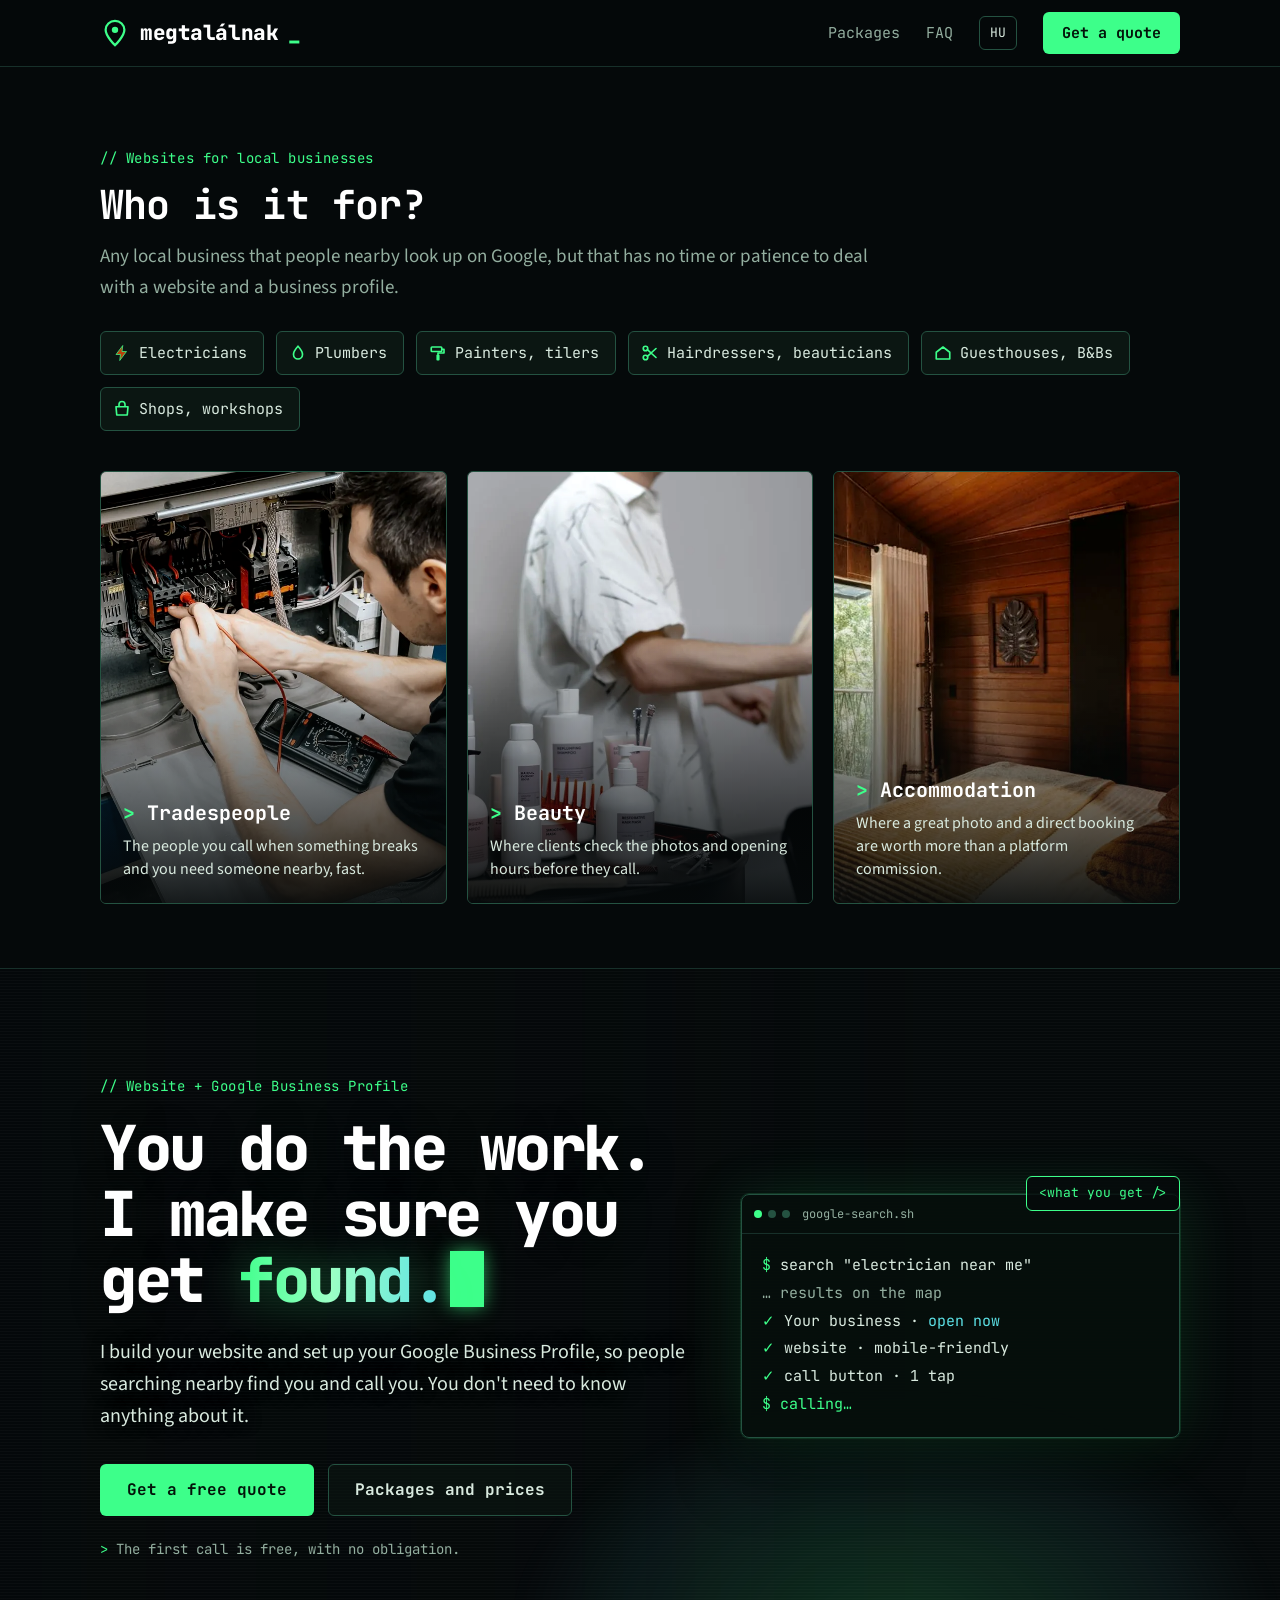
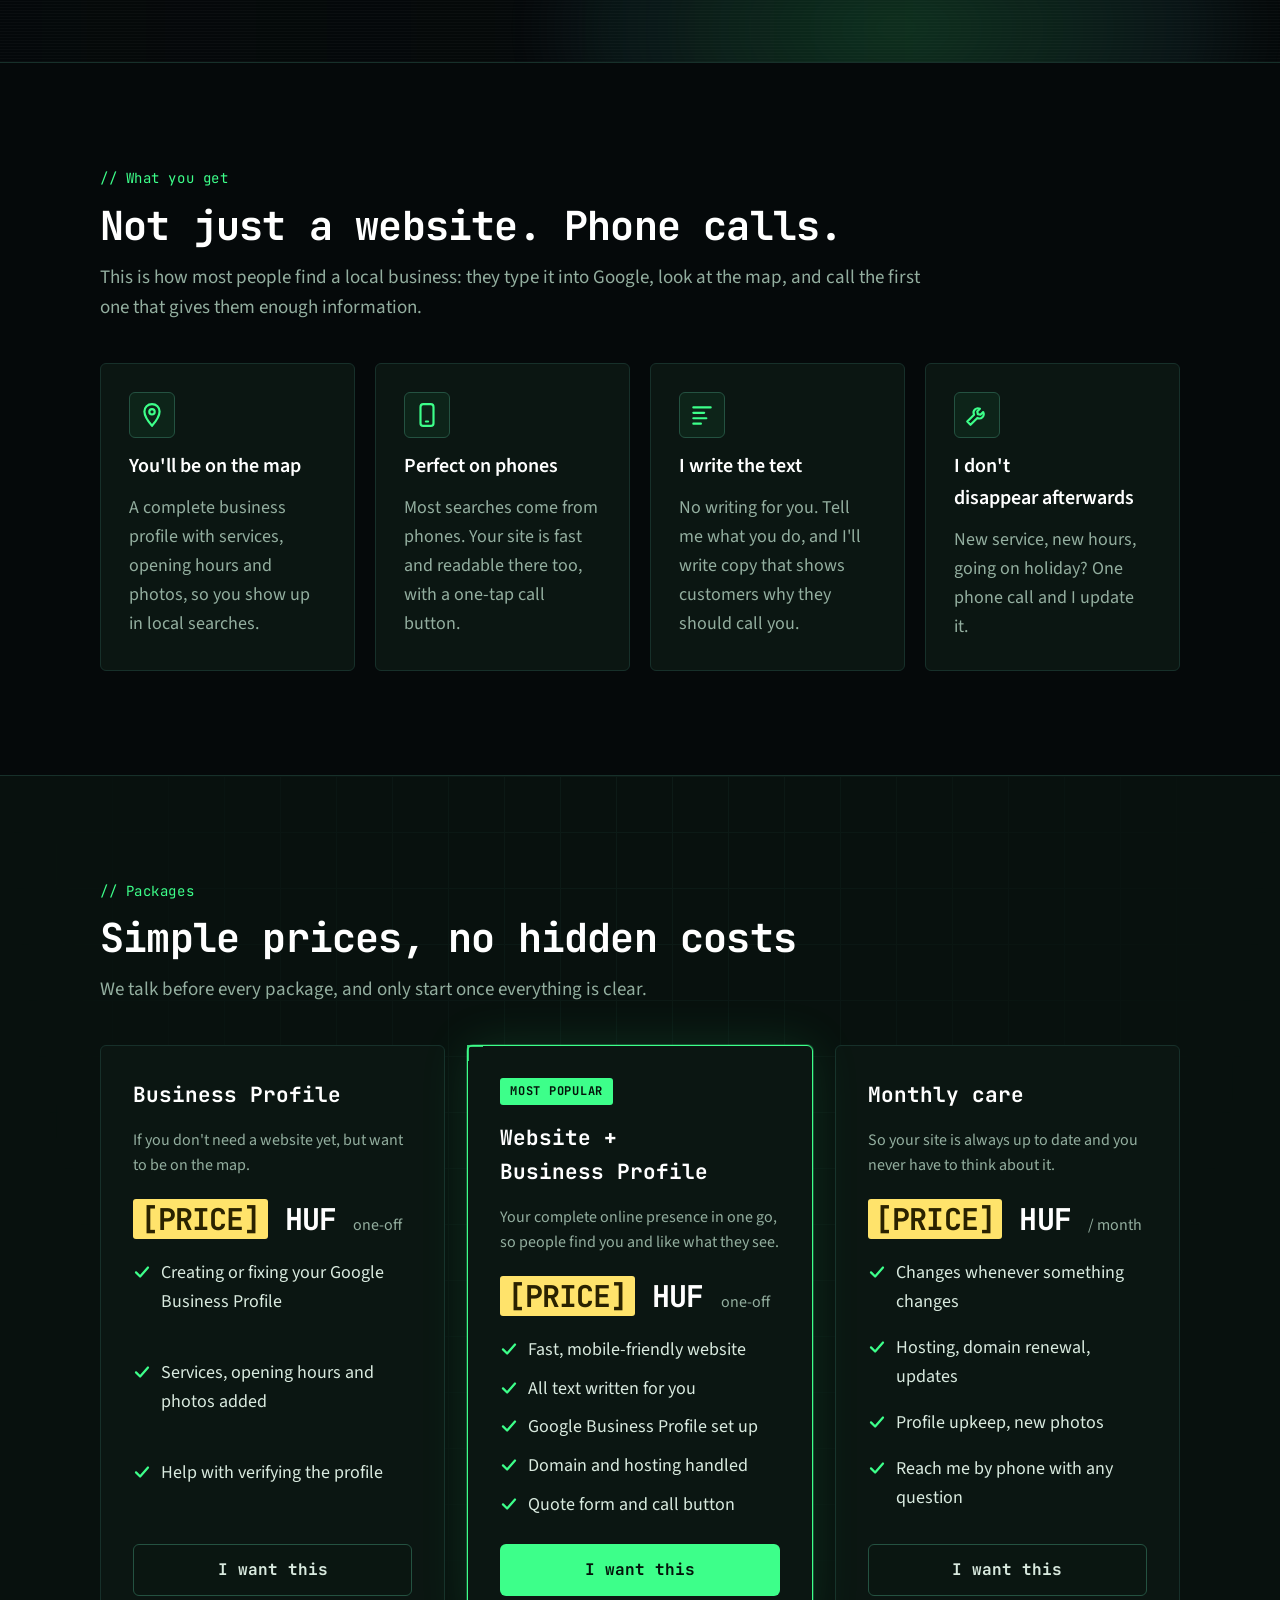
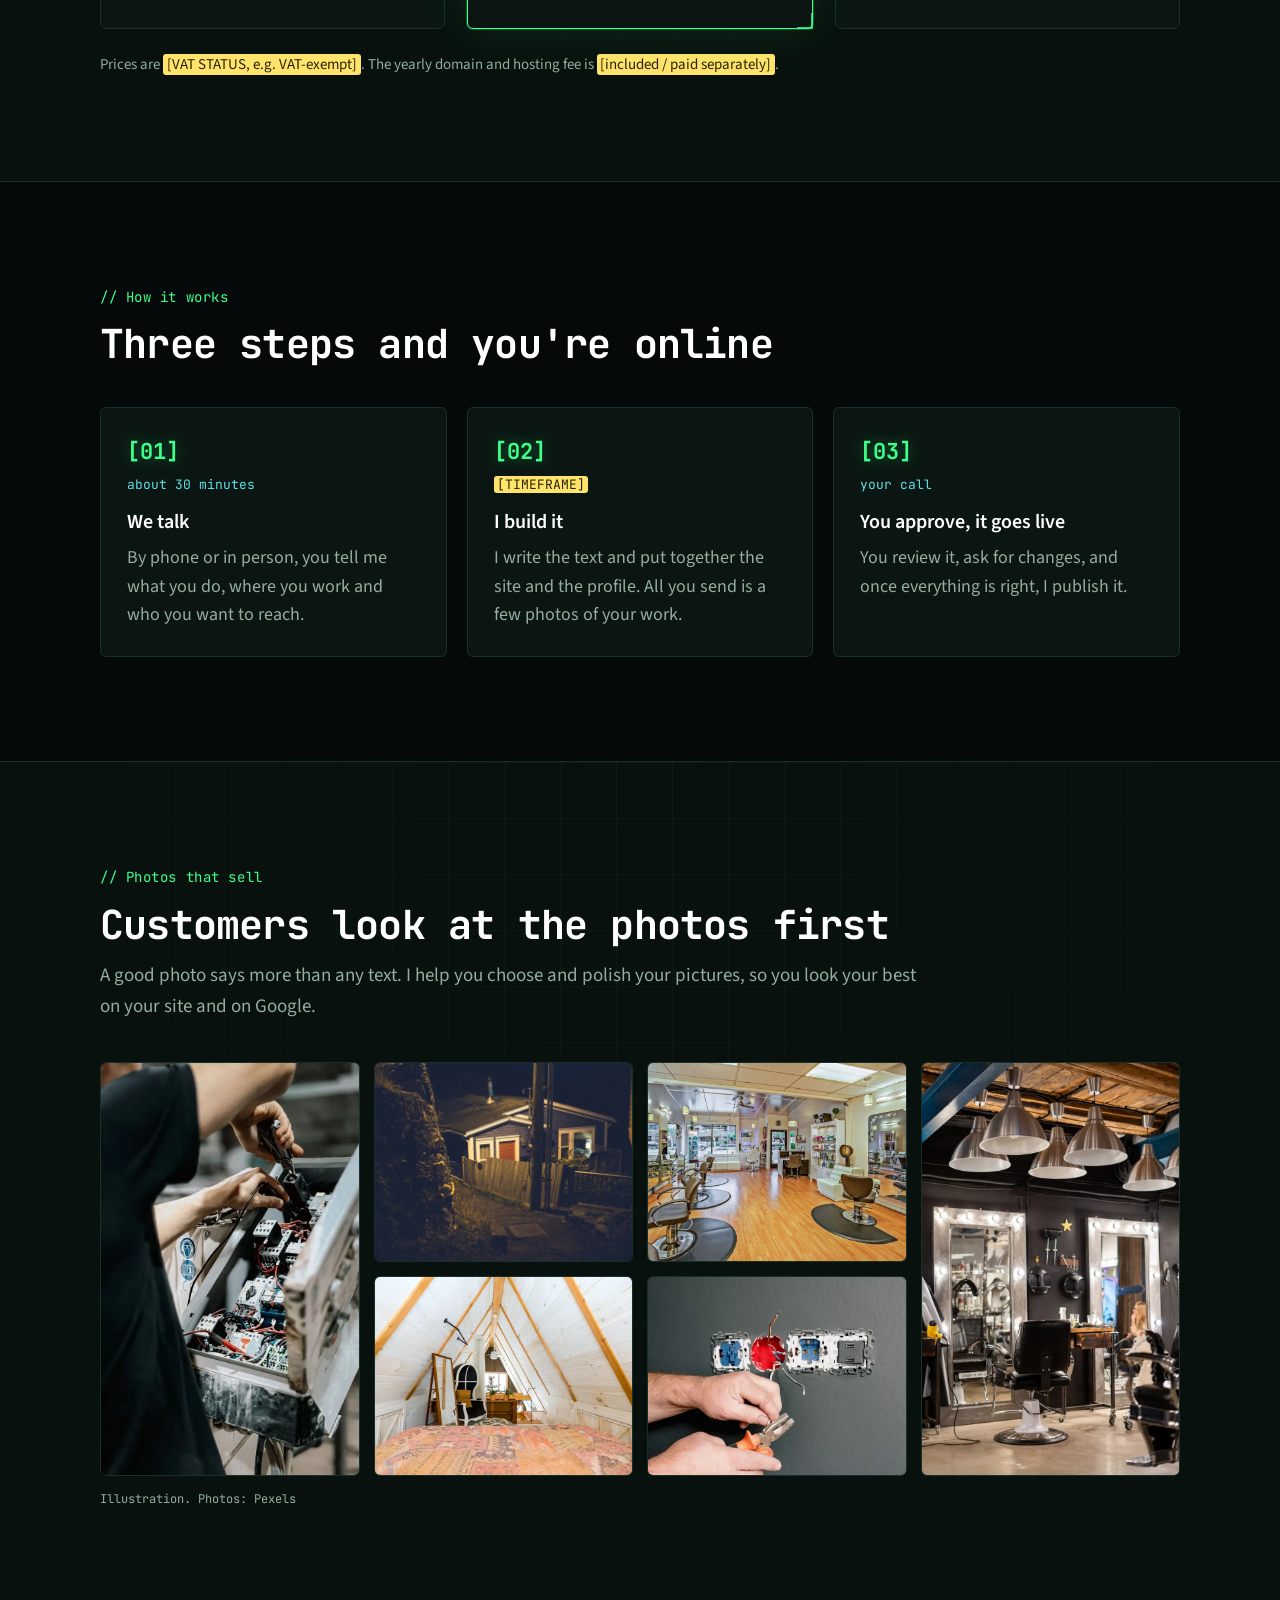
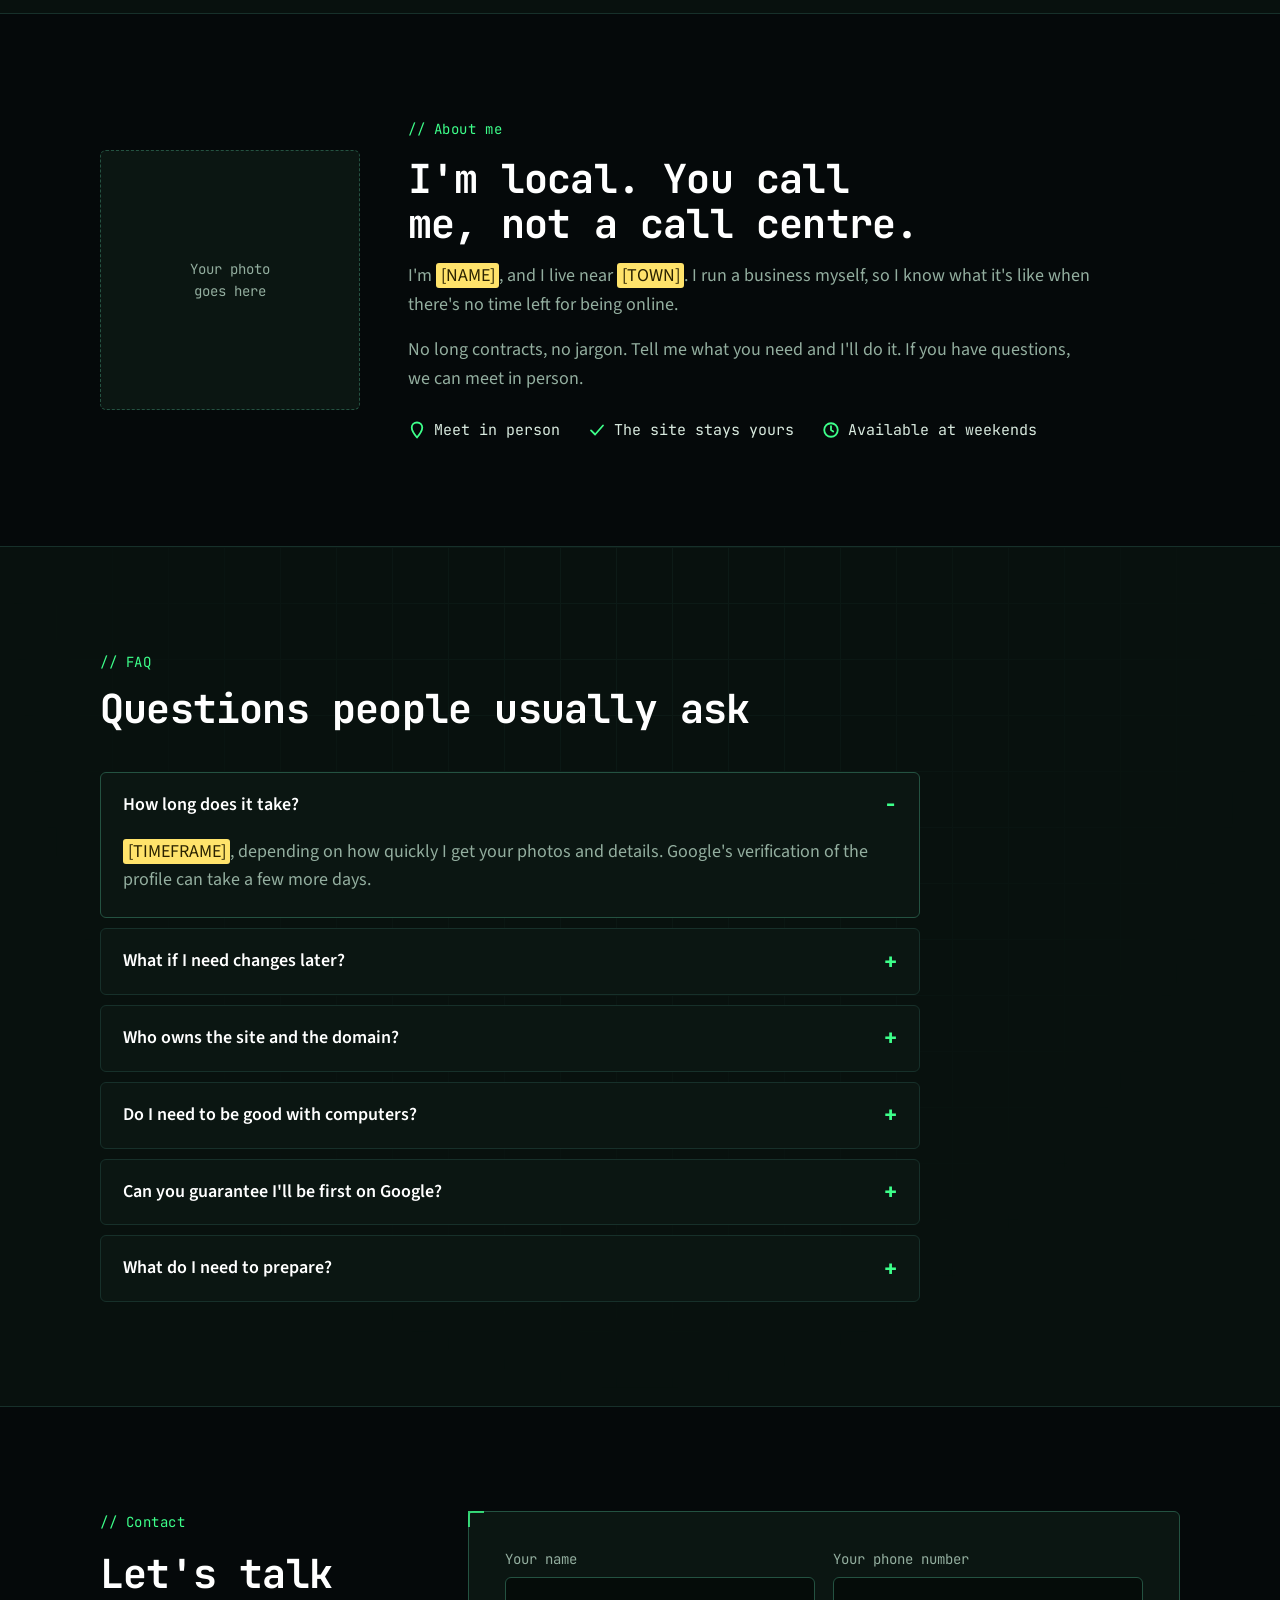
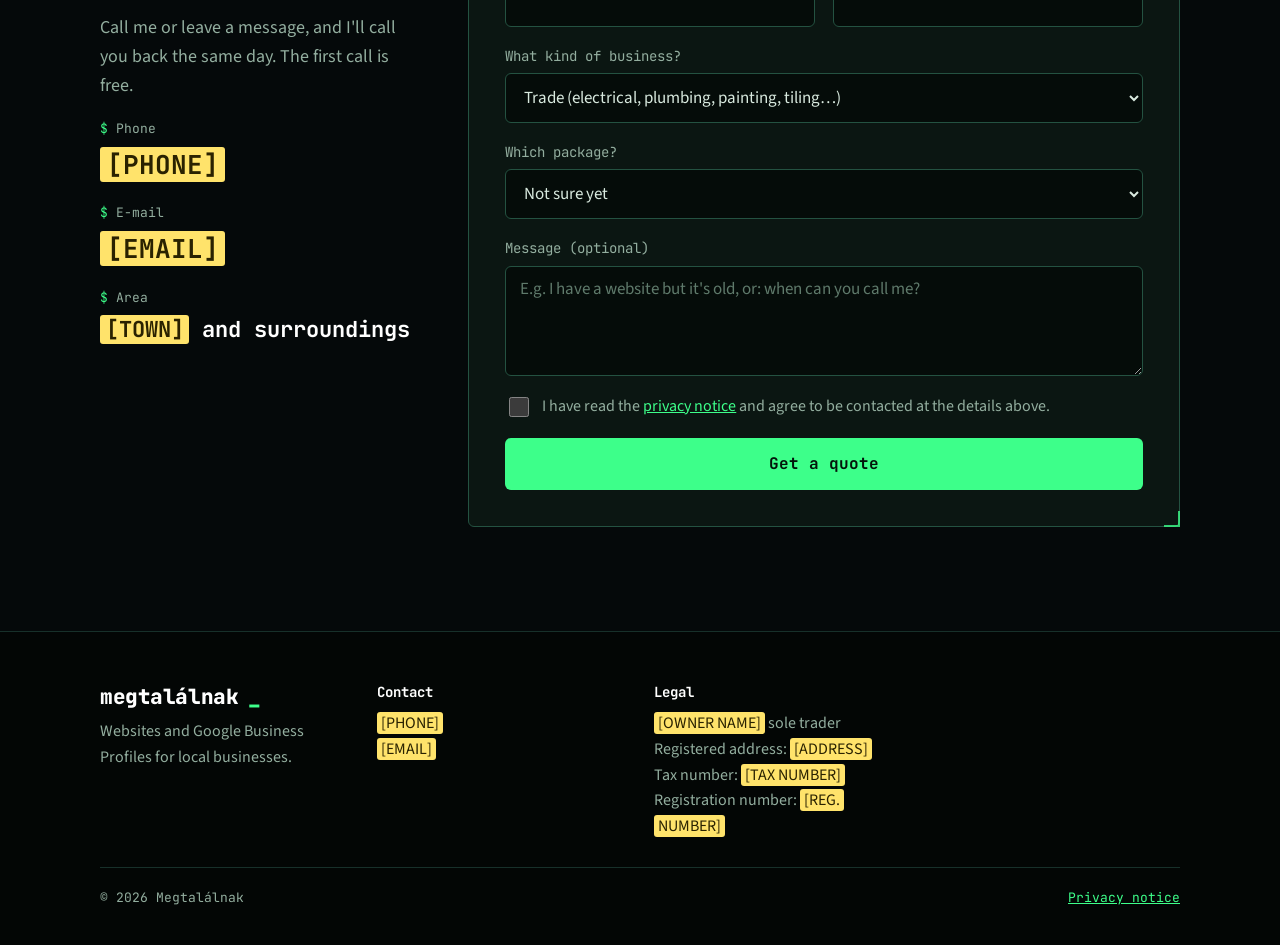
==== en/index.html @ 42a7bfeb "Fotók vissza + angol változat Co-Authored-By: Claude Opus 5.5 <noreply@anthropic.com>" ====
<!doctype html>
<html lang="en">
<head>
<meta charset="utf-8">
<meta name="viewport" content="width=device-width, initial-scale=1, viewport-fit=cover">
<title>Megtalálnak – websites and Google Business Profiles for local businesses</title>
<meta name="description" content="I build your website and set up your Google Business Profile so local customers find you and call you. Simple, for local businesses, with monthly care.">
<meta property="og:type" content="website">
<meta property="og:title" content="Megtalálnak – websites and Google Business Profiles for local businesses">
<meta property="og:description" content="You do the work. I make sure you get found.">
<meta property="og:locale" content="en_GB">
<link rel="alternate" hreflang="hu" href="https://techmoon7.github.io/megtalalnak/">
<link rel="alternate" hreflang="en" href="https://techmoon7.github.io/megtalalnak/en/">
<link rel="icon" href="../assets/img/favicon.svg" type="image/svg+xml">
<link rel="stylesheet" href="../assets/fonts/fonts.css">
<link rel="stylesheet" href="../assets/css/style.css">
<script type="application/ld+json">
{"@context":"https://schema.org","@type":"ProfessionalService","name":"Megtalálnak","description":"Websites and Google Business Profiles for local businesses.","telephone":"[PHONE]","email":"[EMAIL]","areaServed":"[TOWN] and surroundings","url":"https://[DOMAIN]/en/"}
</script>
</head>
<body>
<a class="skip" href="#tartalom">Skip to content</a>

<header class="top">
<div class="wrap">
<a class="brand" href="#tartalom" aria-label="Megtalálnak – top of page">
<svg aria-hidden="true" width="30" height="30" viewBox="0 0 32 32"><path d="M16 3c-5.5 0-10 4.3-10 9.6C6 19.6 16 29 16 29s10-9.4 10-16.4C26 7.3 21.5 3 16 3z" fill="none" stroke="#3DFF8A" stroke-width="2.4"></path><circle cx="16" cy="12.6" r="3.4" fill="#3DFF8A"></circle></svg>
megtalálnak<span class="dot">_</span></a>
<nav class="nav" aria-label="Main menu">
<a href="#csomagok">Packages</a>
<a href="#gyik">FAQ</a>
<a class="lang" href="../" hreflang="hu" lang="hu" aria-label="Magyar változat">HU</a>
<a class="btn btn-primary" href="#kapcsolat">Get a quote</a>
</nav>
</div>
</header>

<main id="tartalom">

<section class="who" aria-labelledby="kinek">
<div class="wrap">
<div class="who-lead">
<span class="eyebrow">Websites for local businesses</span>
<h2 id="kinek">Who is it for?</h2>
<p>Any local business that people nearby look up on Google, but that has no time or patience to deal with a website and a business profile.</p>
</div>
<ul class="chips">
<li><svg aria-hidden="true" width="18" height="18" viewBox="0 0 24 24" fill="#B8430B"><path d="M13 2 4 14h6l-1 8 9-12h-6z"></path></svg>Electricians</li>
<li><svg aria-hidden="true" width="18" height="18" viewBox="0 0 24 24" fill="none" stroke="#B8430B" stroke-width="2.2" stroke-linecap="round"><path d="M12 3s6 6.5 6 11a6 6 0 0 1-12 0c0-4.5 6-11 6-11z"></path></svg>Plumbers</li>
<li><svg aria-hidden="true" width="18" height="18" viewBox="0 0 24 24" fill="none" stroke="#B8430B" stroke-width="2.2" stroke-linecap="round" stroke-linejoin="round"><rect x="3" y="4" width="14" height="6" rx="1"></rect><path d="M17 7h3v5h-8v3M11 15h2v6h-2z"></path></svg>Painters, tilers</li>
<li><svg aria-hidden="true" width="18" height="18" viewBox="0 0 24 24" fill="none" stroke="#B8430B" stroke-width="2.2" stroke-linecap="round"><circle cx="6" cy="6" r="3"></circle><circle cx="6" cy="18" r="3"></circle><path d="M8.5 7.5 20 18M8.5 16.5 20 6"></path></svg>Hairdressers, beauticians</li>
<li><svg aria-hidden="true" width="18" height="18" viewBox="0 0 24 24" fill="none" stroke="#B8430B" stroke-width="2.2" stroke-linecap="round" stroke-linejoin="round"><path d="M3 11 12 4l9 7v9H3z"></path></svg>Guesthouses, B&amp;Bs</li>
<li><svg aria-hidden="true" width="18" height="18" viewBox="0 0 24 24" fill="none" stroke="#B8430B" stroke-width="2.2" stroke-linecap="round" stroke-linejoin="round"><path d="M4 9h16l-1 11H5zM8 9V6a4 4 0 0 1 8 0v3"></path></svg>Shops, workshops</li>
</ul>
<div class="cards">
<figure class="pcard"><img src="../assets/img/photos/szakember-1.webp" alt="Electrician testing a distribution board" width="675" height="1200" loading="lazy"><figcaption><b>Tradespeople</b><span>The people you call when something breaks and you need someone nearby, fast.</span></figcaption></figure>
<figure class="pcard"><img src="../assets/img/photos/szepseg-1.webp" alt="Hairdresser at work in the salon" width="1200" height="857" loading="lazy"><figcaption><b>Beauty</b><span>Where clients check the photos and opening hours before they call.</span></figcaption></figure>
<figure class="pcard"><img src="../assets/img/photos/szallas-2.webp" alt="Wood-panelled guest room with a large window" width="900" height="600" loading="lazy"><figcaption><b>Accommodation</b><span>Where a great photo and a direct booking are worth more than a platform commission.</span></figcaption></figure>
</div>
</div>
</section>

<section class="hero" aria-labelledby="fo">
<canvas class="rain" id="rain" aria-hidden="true"></canvas>
<div class="glow" aria-hidden="true"></div>
<div class="wrap">
<div>
<span class="eyebrow">Website + Google Business Profile</span>
<h1 id="fo">You do the work. I make sure you get <span>found.</span><i class="cursor" aria-hidden="true"></i></h1>
<p class="lead">I build your website and set up your Google Business Profile, so people searching nearby find you and call you. You don't need to know anything about it.</p>
<div class="actions">
<a class="btn btn-primary" href="#kapcsolat">Get a free quote</a>
<a class="btn btn-line" href="#csomagok">Packages and prices</a>
</div>
<p class="note">The first call is free, with no obligation.</p>
</div>
<div class="visual" aria-label="Example: how a customer finds you in search">
<div class="term" aria-hidden="true">
<div class="tb"><i></i><i></i><i></i><span>google-search.sh</span></div>
<div class="tc" id="term">
<span><span class="p">$</span> search "electrician near me"</span>
<span class="dim">… results on the map</span>
<span><span class="ok">✓</span> Your business · <span class="c">open now</span></span>
<span><span class="ok">✓</span> website · mobile-friendly</span>
<span><span class="ok">✓</span> call button · 1 tap</span>
<span><span class="p">$</span> <span class="ok">calling…</span></span>
</div>
</div>
<div class="tag" aria-hidden="true">&lt;what you get /&gt;</div>
</div>
</div>
</section>

<section class="sec" aria-labelledby="mit">
<div class="wrap">
<div class="sec-head">
<span class="eyebrow">What you get</span>
<h2 id="mit">Not just a website. Phone calls.</h2>
<p>This is how most people find a local business: they type it into Google, look at the map, and call the first one that gives them enough information.</p>
</div>
<div class="gets">
<div class="get"><div class="ic"><svg aria-hidden="true" width="26" height="26" viewBox="0 0 24 24" fill="none" stroke="#16243A" stroke-width="2" stroke-linecap="round" stroke-linejoin="round"><path d="M12 2c-4 0-7 3-7 6.8C5 14 12 22 12 22s7-8 7-13.2C19 5 16 2 12 2z"></path><circle cx="12" cy="9" r="2.5"></circle></svg></div><h3>You'll be on the map</h3><p>A complete business profile with services, opening hours and photos, so you show up in local searches.</p></div>
<div class="get"><div class="ic"><svg aria-hidden="true" width="26" height="26" viewBox="0 0 24 24" fill="none" stroke="#16243A" stroke-width="2" stroke-linecap="round" stroke-linejoin="round"><rect x="6" y="2" width="12" height="20" rx="2.5"></rect><path d="M11 18h2"></path></svg></div><h3>Perfect on phones</h3><p>Most searches come from phones. Your site is fast and readable there too, with a one-tap call button.</p></div>
<div class="get"><div class="ic"><svg aria-hidden="true" width="26" height="26" viewBox="0 0 24 24" fill="none" stroke="#16243A" stroke-width="2" stroke-linecap="round" stroke-linejoin="round"><path d="M4 5h16M4 10h10M4 15h12M4 20h7"></path></svg></div><h3>I write the text</h3><p>No writing for you. Tell me what you do, and I'll write copy that shows customers why they should call you.</p></div>
<div class="get"><div class="ic"><svg aria-hidden="true" width="26" height="26" viewBox="0 0 24 24" fill="none" stroke="#16243A" stroke-width="2" stroke-linecap="round" stroke-linejoin="round"><path d="M14.7 6.3a4 4 0 0 0-5.4 5.4L3 18l3 3 6.3-6.3a4 4 0 0 0 5.4-5.4l-2.5 2.5-2.4-.6-.6-2.4z"></path></svg></div><h3>I don't disappear afterwards</h3><p>New service, new hours, going on holiday? One phone call and I update it.</p></div>
</div>
</div>
</section>

<section class="sec band" id="csomagok" aria-labelledby="csomag">
<div class="wrap">
<div class="sec-head">
<span class="eyebrow">Packages</span>
<h2 id="csomag">Simple prices, no hidden costs</h2>
<p>We talk before every package, and only start once everything is clear.</p>
</div>
<div class="plans">
<div class="plan">
<h3>Business Profile</h3>
<p class="for">If you don't need a website yet, but want to be on the map.</p>
<div class="price"><span class="ph">[PRICE]</span> HUF <small>one-off</small></div>
<ul>
<li><svg aria-hidden="true" width="18" height="18" viewBox="0 0 24 24" fill="none" stroke="#1E7A4C" stroke-width="3" stroke-linecap="round" stroke-linejoin="round"><path d="M4 12.5 9.5 18 20 6"></path></svg>Creating or fixing your Google Business Profile</li>
<li><svg aria-hidden="true" width="18" height="18" viewBox="0 0 24 24" fill="none" stroke="#1E7A4C" stroke-width="3" stroke-linecap="round" stroke-linejoin="round"><path d="M4 12.5 9.5 18 20 6"></path></svg>Services, opening hours and photos added</li>
<li><svg aria-hidden="true" width="18" height="18" viewBox="0 0 24 24" fill="none" stroke="#1E7A4C" stroke-width="3" stroke-linecap="round" stroke-linejoin="round"><path d="M4 12.5 9.5 18 20 6"></path></svg>Help with verifying the profile</li>
</ul>
<a class="btn btn-line" href="#kapcsolat">I want this</a>
</div>
<div class="plan hot corner">
<span class="badge">Most popular</span>
<h3>Website + Business Profile</h3>
<p class="for">Your complete online presence in one go, so people find you and like what they see.</p>
<div class="price"><span class="ph">[PRICE]</span> HUF <small>one-off</small></div>
<ul>
<li><svg aria-hidden="true" width="18" height="18" viewBox="0 0 24 24" fill="none" stroke="#1E7A4C" stroke-width="3" stroke-linecap="round" stroke-linejoin="round"><path d="M4 12.5 9.5 18 20 6"></path></svg>Fast, mobile-friendly website</li>
<li><svg aria-hidden="true" width="18" height="18" viewBox="0 0 24 24" fill="none" stroke="#1E7A4C" stroke-width="3" stroke-linecap="round" stroke-linejoin="round"><path d="M4 12.5 9.5 18 20 6"></path></svg>All text written for you</li>
<li><svg aria-hidden="true" width="18" height="18" viewBox="0 0 24 24" fill="none" stroke="#1E7A4C" stroke-width="3" stroke-linecap="round" stroke-linejoin="round"><path d="M4 12.5 9.5 18 20 6"></path></svg>Google Business Profile set up</li>
<li><svg aria-hidden="true" width="18" height="18" viewBox="0 0 24 24" fill="none" stroke="#1E7A4C" stroke-width="3" stroke-linecap="round" stroke-linejoin="round"><path d="M4 12.5 9.5 18 20 6"></path></svg>Domain and hosting handled</li>
<li><svg aria-hidden="true" width="18" height="18" viewBox="0 0 24 24" fill="none" stroke="#1E7A4C" stroke-width="3" stroke-linecap="round" stroke-linejoin="round"><path d="M4 12.5 9.5 18 20 6"></path></svg>Quote form and call button</li>
</ul>
<a class="btn btn-primary" href="#kapcsolat">I want this</a>
</div>
<div class="plan">
<h3>Monthly care</h3>
<p class="for">So your site is always up to date and you never have to think about it.</p>
<div class="price"><span class="ph">[PRICE]</span> HUF <small>/ month</small></div>
<ul>
<li><svg aria-hidden="true" width="18" height="18" viewBox="0 0 24 24" fill="none" stroke="#1E7A4C" stroke-width="3" stroke-linecap="round" stroke-linejoin="round"><path d="M4 12.5 9.5 18 20 6"></path></svg>Changes whenever something changes</li>
<li><svg aria-hidden="true" width="18" height="18" viewBox="0 0 24 24" fill="none" stroke="#1E7A4C" stroke-width="3" stroke-linecap="round" stroke-linejoin="round"><path d="M4 12.5 9.5 18 20 6"></path></svg>Hosting, domain renewal, updates</li>
<li><svg aria-hidden="true" width="18" height="18" viewBox="0 0 24 24" fill="none" stroke="#1E7A4C" stroke-width="3" stroke-linecap="round" stroke-linejoin="round"><path d="M4 12.5 9.5 18 20 6"></path></svg>Profile upkeep, new photos</li>
<li><svg aria-hidden="true" width="18" height="18" viewBox="0 0 24 24" fill="none" stroke="#1E7A4C" stroke-width="3" stroke-linecap="round" stroke-linejoin="round"><path d="M4 12.5 9.5 18 20 6"></path></svg>Reach me by phone with any question</li>
</ul>
<a class="btn btn-line" href="#kapcsolat">I want this</a>
</div>
</div>
<p class="fine">Prices are <span class="ph">[VAT STATUS, e.g. VAT-exempt]</span>. The yearly domain and hosting fee is <span class="ph">[included / paid separately]</span>.</p>
</div>
</section>

<section class="sec" id="hogyan" aria-labelledby="folyamat">
<div class="wrap">
<div class="sec-head">
<span class="eyebrow">How it works</span>
<h2 id="folyamat">Three steps and you're online</h2>
</div>
<ol class="steps">
<li><span class="t">about 30 minutes</span><h3>We talk</h3><p>By phone or in person, you tell me what you do, where you work and who you want to reach.</p></li>
<li><span class="t"><span class="ph">[TIMEFRAME]</span></span><h3>I build it</h3><p>I write the text and put together the site and the profile. All you send is a few photos of your work.</p></li>
<li><span class="t">your call</span><h3>You approve, it goes live</h3><p>You review it, ask for changes, and once everything is right, I publish it.</p></li>
</ol>
</div>
</section>

<section class="sec band" aria-labelledby="fotok">
<div class="wrap">
<div class="sec-head">
<span class="eyebrow">Photos that sell</span>
<h2 id="fotok">Customers look at the photos first</h2>
<p>A good photo says more than any text. I help you choose and polish your pictures, so you look your best on your site and on Google.</p>
</div>
<div class="mosaic">
<img class="tall" src="../assets/img/photos/szakember-2.webp" alt="Wiring work in an open distribution board" width="675" height="1200" loading="lazy">
<img src="../assets/img/photos/szallas-1.webp" alt="Wooden house at night with lit windows" width="1200" height="800" loading="lazy">
<img src="../assets/img/photos/szepseg-2.webp" alt="Bright salon interior with styling chairs" width="900" height="600" loading="lazy">
<img class="tall" src="../assets/img/photos/szepseg-4.webp" alt="Modern salon with mirrors and lights" width="800" height="1200" loading="lazy">
<img src="../assets/img/photos/szallas-4.webp" alt="Attic room with wooden beams" width="900" height="600" loading="lazy">
<img src="../assets/img/photos/szakember-3.webp" alt="Fitting a socket with pliers" width="801" height="1200" loading="lazy">
</div>
<p class="credit">Illustration. Photos: Pexels</p>
</div>
</section>

<section class="sec" aria-labelledby="rolam">
<div class="wrap about">
<div class="portrait"><span>Your photo<br>goes here</span></div>
<div class="about-text">
<span class="eyebrow">About me</span>
<h2 id="rolam">I'm local. You call me, not a call centre.</h2>
<p>I'm <span class="ph">[NAME]</span>, and I live near <span class="ph">[TOWN]</span>. I run a business myself, so I know what it's like when there's no time left for being online.</p>
<p>No long contracts, no jargon. Tell me what you need and I'll do it. If you have questions, we can meet in person.</p>
<ul class="facts">
<li><svg aria-hidden="true" width="18" height="18" viewBox="0 0 24 24" fill="none" stroke="#B8430B" stroke-width="2.4" stroke-linecap="round" stroke-linejoin="round"><path d="M12 2c-4 0-7 3-7 6.8C5 14 12 22 12 22s7-8 7-13.2C19 5 16 2 12 2z"></path></svg>Meet in person</li>
<li><svg aria-hidden="true" width="18" height="18" viewBox="0 0 24 24" fill="none" stroke="#B8430B" stroke-width="2.4" stroke-linecap="round" stroke-linejoin="round"><path d="M4 12.5 9.5 18 20 6"></path></svg>The site stays yours</li>
<li><svg aria-hidden="true" width="18" height="18" viewBox="0 0 24 24" fill="none" stroke="#B8430B" stroke-width="2.4" stroke-linecap="round" stroke-linejoin="round"><circle cx="12" cy="12" r="9"></circle><path d="M12 7v5l3 2"></path></svg>Available at weekends</li>
</ul>
</div>
</div>
</section>

<section class="sec band" id="gyik" aria-labelledby="kerdesek">
<div class="wrap">
<div class="sec-head"><span class="eyebrow">FAQ</span><h2 id="kerdesek">Questions people usually ask</h2></div>
<div class="faq">
<details open><summary>How long does it take?</summary><p><span class="ph">[TIMEFRAME]</span>, depending on how quickly I get your photos and details. Google's verification of the profile can take a few more days.</p></details>
<details><summary>What if I need changes later?</summary><p>With monthly care, just tell me and I'll change it. Without it, I still do it for a price agreed in advance.</p></details>
<details><summary>Who owns the site and the domain?</summary><p>You do. The domain is registered in your name, you own the business profile, and if you ever move elsewhere, you get every file.</p></details>
<details><summary>Do I need to be good with computers?</summary><p>No. Tell me what you do and send a few photos from your phone. I handle the rest.</p></details>
<details><summary>Can you guarantee I'll be first on Google?</summary><p>Nobody can honestly promise that. What I guarantee is a complete, accurate profile and website, because that is the basis for showing up in local searches.</p></details>
<details><summary>What do I need to prepare?</summary><p>Your business details (name, address, tax number), your services, opening hours and 5–10 photos of your work or premises. No good photos? I'll help.</p></details>
</div>
</div>
</section>

<section class="sec" id="kapcsolat" aria-labelledby="beszeljunk">
<div class="wrap contact">
<div class="contact-info">
<span class="eyebrow">Contact</span>
<h2 id="beszeljunk">Let's talk</h2>
<p>Call me or leave a message, and I'll call you back the same day. The first call is free.</p>
<div class="direct"><span class="lbl">Phone</span><a class="val" href="tel:[PHONE]"><span class="ph">[PHONE]</span></a></div>
<div class="direct"><span class="lbl">E-mail</span><span class="val"><span class="ph">[EMAIL]</span></span></div>
<div class="direct"><span class="lbl">Area</span><span class="val" style="font-size:22px"><span class="ph">[TOWN]</span> and surroundings</span></div>
</div>
<form class="quote corner" id="ajanlat" data-endpoint="" novalidate>
<div class="two">
<div class="field"><label for="f-nev">Your name</label><input id="f-nev" name="nev" type="text" autocomplete="name" required></div>
<div class="field"><label for="f-tel">Your phone number</label><input id="f-tel" name="telefon" type="tel" autocomplete="tel" required></div>
</div>
<div class="field"><label for="f-tipus">What kind of business?</label>
<select id="f-tipus" name="tevekenyseg"><option>Trade (electrical, plumbing, painting, tiling…)</option><option>Beauty (hairdresser, beautician…)</option><option>Accommodation, hospitality</option><option>Shop, workshop</option><option>Other</option></select></div>
<div class="field"><label for="f-csomag">Which package?</label>
<select id="f-csomag" name="csomag"><option>Not sure yet</option><option>Business Profile</option><option>Website + Business Profile</option><option>Monthly care</option></select></div>
<div class="field"><label for="f-uzenet">Message (optional)</label><textarea id="f-uzenet" name="uzenet" placeholder="E.g. I have a website but it's old, or: when can you call me?"></textarea></div>
<label class="check" for="f-ok"><input id="f-ok" name="adatkezeles" type="checkbox" required><span>I have read the <a href="privacy.html">privacy notice</a> and agree to be contacted at the details above.</span></label>
<button class="btn btn-primary" type="submit">Get a quote</button>
<p class="form-msg" id="f-msg" hidden></p>
</form>
</div>
</section>

</main>

<footer class="foot">
<div class="wrap">
<div><a class="brand" href="#tartalom">megtalálnak<span class="dot">_</span></a><p>Websites and Google Business Profiles for local businesses.</p></div>
<div><strong>Contact</strong><p><span class="ph">[PHONE]</span><br><span class="ph">[EMAIL]</span></p></div>
<div><strong>Legal</strong><p><span class="ph">[OWNER NAME]</span> sole trader<br>Registered address: <span class="ph">[ADDRESS]</span><br>Tax number: <span class="ph">[TAX NUMBER]</span><br>Registration number: <span class="ph">[REG. NUMBER]</span></p></div>
<div class="legal"><span>© 2026 Megtalálnak</span><a href="privacy.html">Privacy notice</a></div>
</div>
</footer>

<div class="callbar"><a class="btn btn-primary" href="tel:[PHONE]">Call</a><a class="btn btn-line" href="#kapcsolat">Get a quote</a></div>

<script>
(function(){
  var c=document.getElementById('rain');if(!c||!c.getContext)return;
  var x=c.getContext('2d'),chars='01アイウエオカキクケコサシスセソ<>/{}=+*ÁÉŐŰMEGTALÁLNAK'.split(''),fs=16,cols,drops,w,h;
  function size(){var r=c.getBoundingClientRect(),d=Math.min(window.devicePixelRatio||1,2);w=r.width;h=r.height;c.width=w*d;c.height=h*d;x.setTransform(d,0,0,d,0,0);cols=Math.ceil(w/fs);drops=[];for(var i=0;i<cols;i++)drops[i]=Math.random()*-h/fs;x.fillStyle='#05090A';x.fillRect(0,0,w,h)}
  function frame(){x.fillStyle='rgba(5,9,10,0.06)';x.fillRect(0,0,w,h);x.font=fs+'px "JetBrains Mono",monospace';
    for(var i=0;i<cols;i++){var ch=chars[(Math.random()*chars.length)|0],y=drops[i]*fs;
      x.fillStyle=Math.random()>.975?'#D9FFE8':'rgba(61,255,138,'+(0.55+Math.random()*0.45)+')';x.fillText(ch,i*fs,y);
      if(y>h&&Math.random()>.975)drops[i]=0;drops[i]+=0.55}}
  size();window.addEventListener('resize',size);
  var still=window.matchMedia&&window.matchMedia('(prefers-reduced-motion: reduce)').matches;
  if(still){for(var k=0;k<60;k++)frame();return}
  var last=0;(function loop(t){requestAnimationFrame(loop);if(t-last<45)return;last=t;frame()})(0);
})();
(function(){
  var form=document.getElementById('ajanlat');var msg=document.getElementById('f-msg');
  if(!form)return;
  form.addEventListener('submit',function(e){
    e.preventDefault();
    var nev=form.elements.nev.value.trim(),tel=form.elements.telefon.value.trim(),ok=form.elements.adatkezeles.checked;
    msg.hidden=false;msg.className='form-msg';
    if(!nev||!tel){msg.textContent='Please enter your name and phone number so I can call you back.';return}
    if(!ok){msg.textContent='Please accept the privacy notice to send the form.';return}
    var url=form.getAttribute('data-endpoint');
    if(!url){msg.textContent='The form is not connected yet. Please call the number above.';return}
    fetch(url,{method:'POST',body:new FormData(form),headers:{'Accept':'application/json'}})
      .then(function(r){if(!r.ok)throw 0;form.reset();msg.className='form-msg ok';msg.textContent='Thank you! I got your message and will call you soon.'})
      .catch(function(){msg.textContent='Sending failed. Please call me instead.'});
  });
})();
</script>
</body>
</html>
---- assets/fonts/fonts.css ----
@font-face{font-family:'Bricolage Grotesque';font-style:normal;font-weight:500;font-display:swap;src:url('../fonts/bricolage-grotesque-latin-500-normal.woff2') format('woff2');unicode-range:U+0000-00FF,U+0131,U+0152-0153,U+02BB-02BC,U+02C6,U+02DA,U+02DC,U+0304,U+0308,U+0329,U+2000-206F,U+2074,U+20AC,U+2122,U+2191,U+2193,U+2212,U+2215,U+FEFF,U+FFFD}
@font-face{font-family:'Bricolage Grotesque';font-style:normal;font-weight:500;font-display:swap;src:url('../fonts/bricolage-grotesque-latin-ext-500-normal.woff2') format('woff2');unicode-range:U+0100-02AF,U+0304,U+0308,U+0329,U+1E00-1E9F,U+1EF2-1EFF,U+2020,U+20A0-20AB,U+20AD-20C0,U+2113,U+2C60-2C7F,U+A720-A7FF}
@font-face{font-family:'Bricolage Grotesque';font-style:normal;font-weight:700;font-display:swap;src:url('../fonts/bricolage-grotesque-latin-700-normal.woff2') format('woff2');unicode-range:U+0000-00FF,U+0131,U+0152-0153,U+02BB-02BC,U+02C6,U+02DA,U+02DC,U+0304,U+0308,U+0329,U+2000-206F,U+2074,U+20AC,U+2122,U+2191,U+2193,U+2212,U+2215,U+FEFF,U+FFFD}
@font-face{font-family:'Bricolage Grotesque';font-style:normal;font-weight:700;font-display:swap;src:url('../fonts/bricolage-grotesque-latin-ext-700-normal.woff2') format('woff2');unicode-range:U+0100-02AF,U+0304,U+0308,U+0329,U+1E00-1E9F,U+1EF2-1EFF,U+2020,U+20A0-20AB,U+20AD-20C0,U+2113,U+2C60-2C7F,U+A720-A7FF}
@font-face{font-family:'Bricolage Grotesque';font-style:normal;font-weight:800;font-display:swap;src:url('../fonts/bricolage-grotesque-latin-800-normal.woff2') format('woff2');unicode-range:U+0000-00FF,U+0131,U+0152-0153,U+02BB-02BC,U+02C6,U+02DA,U+02DC,U+0304,U+0308,U+0329,U+2000-206F,U+2074,U+20AC,U+2122,U+2191,U+2193,U+2212,U+2215,U+FEFF,U+FFFD}
@font-face{font-family:'Bricolage Grotesque';font-style:normal;font-weight:800;font-display:swap;src:url('../fonts/bricolage-grotesque-latin-ext-800-normal.woff2') format('woff2');unicode-range:U+0100-02AF,U+0304,U+0308,U+0329,U+1E00-1E9F,U+1EF2-1EFF,U+2020,U+20A0-20AB,U+20AD-20C0,U+2113,U+2C60-2C7F,U+A720-A7FF}
@font-face{font-family:'Source Sans 3';font-style:normal;font-weight:400;font-display:swap;src:url('../fonts/source-sans-3-latin-400-normal.woff2') format('woff2');unicode-range:U+0000-00FF,U+0131,U+0152-0153,U+02BB-02BC,U+02C6,U+02DA,U+02DC,U+0304,U+0308,U+0329,U+2000-206F,U+2074,U+20AC,U+2122,U+2191,U+2193,U+2212,U+2215,U+FEFF,U+FFFD}
@font-face{font-family:'Source Sans 3';font-style:normal;font-weight:400;font-display:swap;src:url('../fonts/source-sans-3-latin-ext-400-normal.woff2') format('woff2');unicode-range:U+0100-02AF,U+0304,U+0308,U+0329,U+1E00-1E9F,U+1EF2-1EFF,U+2020,U+20A0-20AB,U+20AD-20C0,U+2113,U+2C60-2C7F,U+A720-A7FF}
@font-face{font-family:'Source Sans 3';font-style:normal;font-weight:600;font-display:swap;src:url('../fonts/source-sans-3-latin-600-normal.woff2') format('woff2');unicode-range:U+0000-00FF,U+0131,U+0152-0153,U+02BB-02BC,U+02C6,U+02DA,U+02DC,U+0304,U+0308,U+0329,U+2000-206F,U+2074,U+20AC,U+2122,U+2191,U+2193,U+2212,U+2215,U+FEFF,U+FFFD}
@font-face{font-family:'Source Sans 3';font-style:normal;font-weight:600;font-display:swap;src:url('../fonts/source-sans-3-latin-ext-600-normal.woff2') format('woff2');unicode-range:U+0100-02AF,U+0304,U+0308,U+0329,U+1E00-1E9F,U+1EF2-1EFF,U+2020,U+20A0-20AB,U+20AD-20C0,U+2113,U+2C60-2C7F,U+A720-A7FF}
@font-face{font-family:'JetBrains Mono';font-style:normal;font-weight:400;font-display:swap;src:url('../fonts/jetbrains-mono-latin-400-normal.woff2') format('woff2');unicode-range:U+0000-00FF,U+0131,U+0152-0153,U+02BB-02BC,U+02C6,U+02DA,U+02DC,U+0304,U+0308,U+0329,U+2000-206F,U+2074,U+20AC,U+2122,U+2191,U+2193,U+2212,U+2215,U+FEFF,U+FFFD}
@font-face{font-family:'JetBrains Mono';font-style:normal;font-weight:400;font-display:swap;src:url('../fonts/jetbrains-mono-latin-ext-400-normal.woff2') format('woff2');unicode-range:U+0100-02AF,U+0304,U+0308,U+0329,U+1E00-1E9F,U+1EF2-1EFF,U+2020,U+20A0-20AB,U+20AD-20C0,U+2113,U+2C60-2C7F,U+A720-A7FF}
@font-face{font-family:'JetBrains Mono';font-style:normal;font-weight:700;font-display:swap;src:url('../fonts/jetbrains-mono-latin-700-normal.woff2') format('woff2');unicode-range:U+0000-00FF,U+0131,U+0152-0153,U+02BB-02BC,U+02C6,U+02DA,U+02DC,U+0304,U+0308,U+0329,U+2000-206F,U+2074,U+20AC,U+2122,U+2191,U+2193,U+2212,U+2215,U+FEFF,U+FFFD}
@font-face{font-family:'JetBrains Mono';font-style:normal;font-weight:700;font-display:swap;src:url('../fonts/jetbrains-mono-latin-ext-700-normal.woff2') format('woff2');unicode-range:U+0100-02AF,U+0304,U+0308,U+0329,U+1E00-1E9F,U+1EF2-1EFF,U+2020,U+20A0-20AB,U+20AD-20C0,U+2113,U+2C60-2C7F,U+A720-A7FF}
@font-face{font-family:'JetBrains Mono';font-style:normal;font-weight:800;font-display:swap;src:url('../fonts/jetbrains-mono-latin-800-normal.woff2') format('woff2');unicode-range:U+0000-00FF,U+0131,U+0152-0153,U+02BB-02BC,U+02C6,U+02DA,U+02DC,U+0304,U+0308,U+0329,U+2000-206F,U+2074,U+20AC,U+2122,U+2191,U+2193,U+2212,U+2215,U+FEFF,U+FFFD}
@font-face{font-family:'JetBrains Mono';font-style:normal;font-weight:800;font-display:swap;src:url('../fonts/jetbrains-mono-latin-ext-800-normal.woff2') format('woff2');unicode-range:U+0100-02AF,U+0304,U+0308,U+0329,U+1E00-1E9F,U+1EF2-1EFF,U+2020,U+20A0-20AB,U+20AD-20C0,U+2113,U+2C60-2C7F,U+A720-A7FF}
---- assets/css/style.css ----
/* Megtalálnak – "terminál" megjelenés
   Elrendezés: egyoszlopos lap, 1120px-es sáv; fejlécben kódeső, kártyák sarokjelölőkkel, címek monospace betűvel.
   Egy tudatos sötét megjelenés, minden szín tokenből. */
:root{
  --bg:#05090A;        /* szinte fekete, zöldes árnyalattal */
  --bg-2:#08110E;      /* váltakozó sávok */
  --panel:#0B1612;     /* kártyák */
  --line:#17302A;      /* keretek */
  --line-2:#245241;
  --text:#D9EADF;
  --muted:#93AE9F;     /* másodlagos szöveg (AA a háttéren) */
  --green:#3DFF8A;     /* fő kiemelés: kódzöld */
  --green-2:#22C26A;
  --on-green:#03140A;  /* szöveg zöld gombon */
  --cyan:#5CE1E6;      /* ritka második kiemelés */
  --ph:#FFE36B;        /* kitöltendő helyőrzők */
  --display:'JetBrains Mono','Consolas',ui-monospace,monospace;
  --body:'Source Sans 3','Segoe UI',system-ui,sans-serif;
  --mono:'JetBrains Mono','Consolas',ui-monospace,monospace;
  --r:6px;
  color-scheme:dark;
}
*{box-sizing:border-box}
html{scroll-behavior:smooth}
@media (prefers-reduced-motion:reduce){html{scroll-behavior:auto}*{animation:none!important;transition:none!important}}
body{margin:0;background:var(--bg);color:var(--text);font-family:var(--body);font-size:18px;line-height:1.6}
::selection{background:var(--green);color:var(--on-green)}
img{max-width:100%;height:auto;display:block}
a{color:var(--green)}
a:focus-visible,button:focus-visible,summary:focus-visible,input:focus-visible,textarea:focus-visible,select:focus-visible{outline:2px solid var(--green);outline-offset:3px}
.wrap{max-width:1120px;margin:0 auto;padding-inline:20px}
h1,h2,h3{text-wrap:balance}
h2{font-family:var(--display);font-weight:700;font-size:clamp(28px,3.8vw,40px);line-height:1.12;letter-spacing:-.02em;margin:0;color:#fff}
h3{color:#fff}
.sec{padding-block:clamp(64px,9vw,104px);position:relative}
.sec-head{display:grid;gap:14px;margin-bottom:40px;max-width:46em}
.sec-head p{margin:0;color:var(--muted);font-size:19px}
.eyebrow{font-family:var(--mono);font-size:14px;font-weight:400;letter-spacing:.04em;color:var(--green)}
.eyebrow::before{content:"// "}
.ph{background:var(--ph);color:#2A2200;border-radius:3px;padding:0 .25em;box-decoration-break:clone;-webkit-box-decoration-break:clone}
.skip{position:absolute;left:-9999px}
.skip:focus{left:16px;top:16px;background:var(--bg);padding:8px 12px;z-index:20}

/* gombok */
.btn{display:inline-flex;align-items:center;justify-content:center;gap:10px;min-height:52px;padding:0 26px;border-radius:var(--r);font-weight:700;font-size:16px;font-family:var(--mono);text-decoration:none;border:1px solid transparent;cursor:pointer;transition:box-shadow .2s ease,background .2s ease,transform .15s ease}
.btn-primary{background:var(--green);color:var(--on-green)}
.btn-primary:hover{box-shadow:0 0 0 1px var(--green),0 0 28px rgba(61,255,138,.45);transform:translateY(-1px);color:var(--on-green)}
.btn-line{border-color:var(--line-2);color:var(--text);background:rgba(11,22,18,.6)}
.btn-line:hover{border-color:var(--green);color:var(--green)}

/* fejléc */
.top{position:sticky;top:env(safe-area-inset-top,0px);z-index:10;background:rgba(5,9,10,.82);backdrop-filter:blur(10px);border-bottom:1px solid var(--line)}
.top .wrap{display:flex;align-items:center;justify-content:space-between;gap:16px;padding-block:12px;flex-wrap:wrap}
.brand{display:flex;align-items:center;gap:10px;font-family:var(--mono);font-weight:800;font-size:21px;letter-spacing:-.02em;text-decoration:none;color:#fff}
.brand svg{flex:none}
.brand .dot{color:var(--green)}
.nav{display:flex;align-items:center;gap:26px;flex-wrap:wrap}
.nav a:not(.btn){text-decoration:none;color:var(--muted);font-family:var(--mono);font-size:15px}
.nav a:not(.btn):hover{color:var(--green)}
.nav .btn{min-height:42px;padding:0 18px;font-size:15px}
@media (max-width:820px){.nav a:not(.btn){display:none}}
@media (max-width:640px){.nav .btn{display:none}}

/* kinek szól */
.who{padding-block:clamp(48px,7vw,80px) clamp(40px,6vw,64px);border-bottom:1px solid var(--line)}
.who .wrap{display:grid;gap:28px}
.who-lead{display:grid;gap:14px;max-width:44em}
.who-lead p{margin:0;color:var(--muted);font-size:19px}
.chips{display:flex;flex-wrap:wrap;gap:12px;padding:0;margin:0;list-style:none}
.chips li{display:flex;align-items:center;gap:8px;padding:9px 16px 9px 12px;border-radius:var(--r);border:1px solid var(--line-2);background:var(--panel);font-family:var(--mono);font-size:15px;color:var(--text)}
.chips svg{flex:none}
.chips svg *{stroke:var(--green)}
.chips svg [fill]:not([fill="none"]){fill:var(--green)}

/* hero */
.hero{background:var(--bg);color:#fff;position:relative;overflow:hidden;border-bottom:1px solid var(--line)}
.rain{position:absolute;inset:0;width:100%;height:100%;opacity:.7;
  mask-image:linear-gradient(90deg,rgba(0,0,0,.25) 0,rgba(0,0,0,.6) 45%,#000 75%);-webkit-mask-image:linear-gradient(90deg,rgba(0,0,0,.25) 0,rgba(0,0,0,.6) 45%,#000 75%)}
.hero::after{content:"";position:absolute;inset:0;pointer-events:none;background:repeating-linear-gradient(0deg,rgba(255,255,255,.025) 0 1px,transparent 1px 3px)}
.hero .wrap{position:relative;z-index:1;display:grid;grid-template-columns:minmax(0,1.15fr) minmax(0,.85fr);gap:48px;align-items:center;padding-block:clamp(56px,8vw,104px)}
.hero h1{font-family:var(--display);font-weight:800;font-size:clamp(36px,5.4vw,62px);line-height:1.06;letter-spacing:-.04em;margin:16px 0 22px;text-shadow:0 0 30px rgba(5,9,10,.9)}
.hero h1 span{color:var(--green);text-shadow:0 0 24px rgba(61,255,138,.45)}
.cursor{display:inline-block;width:.55em;height:.9em;background:var(--green);vertical-align:-.08em;margin-left:.08em;animation:blink 1.1s steps(1) infinite;box-shadow:0 0 18px rgba(61,255,138,.6)}
@keyframes blink{50%{opacity:0}}
.hero p.lead{margin:0 0 32px;font-size:20px;color:var(--text);max-width:32em;text-shadow:0 0 18px var(--bg)}
.hero .actions{display:flex;flex-wrap:wrap;gap:14px}
.hero .note{margin:22px 0 0;color:var(--muted);font-family:var(--mono);font-size:14px}
.hero .note::before{content:"> ";color:var(--green)}
.visual{position:relative;min-height:540px;display:flex;justify-content:center}
.phone{width:250px;border-radius:38px;padding:10px;background:#020504;box-shadow:0 0 0 1px var(--line-2),0 0 60px rgba(61,255,138,.18),0 30px 60px rgba(0,0,0,.6);position:relative}
.phone img{border-radius:29px;width:100%;aspect-ratio:390/844;object-fit:cover;object-position:top}
.term{position:absolute;left:-24px;bottom:30px;width:300px;max-width:86%;background:rgba(6,14,11,.94);border:1px solid var(--line-2);border-radius:8px;box-shadow:0 0 0 1px rgba(61,255,138,.08),0 24px 50px rgba(0,0,0,.6);font-family:var(--mono);font-size:13px;line-height:1.7;color:var(--text);overflow:hidden}
.term .tb{display:flex;align-items:center;gap:6px;padding:8px 12px;border-bottom:1px solid var(--line);color:var(--muted);font-size:12px}
.term .tb i{width:8px;height:8px;border-radius:50%;background:var(--line-2)}
.term .tb i:first-child{background:var(--green)}
.term .tb span{margin-left:6px}
.term .tc{padding:12px 14px;display:grid}
.term .p{color:var(--green)}
.term .ok{color:var(--green)}
.term .dim{color:var(--muted)}
.term .c{color:var(--cyan)}
.visual .tag{position:absolute;right:-6px;top:36px;border:1px solid var(--green);color:var(--green);background:rgba(5,9,10,.8);font-family:var(--mono);font-size:13px;padding:6px 12px;border-radius:var(--r)}
@media (max-width:880px){.hero .wrap{grid-template-columns:1fr}.visual{min-height:0;padding-bottom:20px}.term{left:0}}
@media (max-width:420px){.phone{width:210px}.term{width:260px;bottom:10px}}

/* sarokjelölős kártya */
.corner{position:relative}
.corner::before,.corner::after{content:"";position:absolute;width:14px;height:14px;border-color:var(--green);border-style:solid;opacity:.8;pointer-events:none}
.corner::before{top:-1px;left:-1px;border-width:2px 0 0 2px}
.corner::after{bottom:-1px;right:-1px;border-width:0 2px 2px 0}

/* mit kapsz */
.gets{display:grid;grid-template-columns:repeat(auto-fit,minmax(240px,1fr));gap:20px}
.get{padding:28px;border-radius:var(--r);border:1px solid var(--line);display:grid;gap:12px;align-content:start;background:var(--panel);transition:border-color .2s}
.get:hover{border-color:var(--line-2)}
.get .ic{width:46px;height:46px;border-radius:var(--r);border:1px solid var(--line-2);background:rgba(61,255,138,.06);display:grid;place-items:center}
.get .ic svg *{stroke:var(--green)}
.get h3{margin:0;font-size:20px}
.get p{margin:0;color:var(--muted)}

/* csomagok */
.band{background:var(--bg-2);border-block:1px solid var(--line)}
.band::before{content:"";position:absolute;inset:0;pointer-events:none;opacity:.35;background-image:linear-gradient(var(--line) 1px,transparent 1px),linear-gradient(90deg,var(--line) 1px,transparent 1px);background-size:56px 56px;mask-image:radial-gradient(ellipse at 50% 0,#000 0,transparent 70%);-webkit-mask-image:radial-gradient(ellipse at 50% 0,#000 0,transparent 70%)}
.band>.wrap{position:relative}
.plans{display:grid;grid-template-columns:repeat(auto-fit,minmax(280px,1fr));gap:22px;align-items:stretch}
.plan{background:var(--panel);border:1px solid var(--line);border-radius:var(--r);padding:32px;display:flex;flex-direction:column;gap:16px}
.plan.hot{border-color:var(--green);box-shadow:0 0 0 1px rgba(61,255,138,.25),0 0 50px rgba(61,255,138,.12)}
.plan .badge{align-self:flex-start;background:var(--green);color:var(--on-green);font-family:var(--mono);font-size:12px;font-weight:700;padding:4px 10px;border-radius:3px;text-transform:uppercase;letter-spacing:.06em}
.plan h3{margin:0;font-size:21px;font-family:var(--mono)}
.plan .for{margin:0;color:var(--muted);font-size:16px}
.price{font-family:var(--mono);font-weight:700;font-size:30px;letter-spacing:-.03em;font-variant-numeric:tabular-nums;color:#fff}
.price small{font-family:var(--body);font-weight:400;font-size:16px;color:var(--muted);letter-spacing:0}
.plan ul{margin:0;padding:0;list-style:none;display:grid;gap:10px;flex:1}
.plan li{display:flex;gap:10px;align-items:flex-start}
.plan li svg{flex:none;margin-top:4px}
.plan li svg *{stroke:var(--green)}
.plan .btn{margin-top:8px}
.fine{margin:24px 0 0;color:var(--muted);font-size:15px}

/* folyamat: terminál-napló */
.steps{display:grid;grid-template-columns:repeat(auto-fit,minmax(250px,1fr));gap:20px;padding:0;margin:0;list-style:none;counter-reset:step}
.steps li{counter-increment:step;position:relative;padding:26px;border-radius:var(--r);background:var(--panel);border:1px solid var(--line);display:grid;gap:6px;align-content:start}
.steps li::before{content:"[0" counter(step) "]";font-family:var(--mono);font-weight:700;font-size:22px;color:var(--green);text-shadow:0 0 16px rgba(61,255,138,.4)}
.steps h3{margin:4px 0 0;font-size:20px}
.steps p{margin:0;color:var(--muted)}
.steps .t{display:block;font-family:var(--mono);font-size:13px;color:var(--cyan)}

/* munkák */
.works{display:grid;grid-template-columns:repeat(auto-fit,minmax(300px,1fr));gap:28px}
.work{display:grid;gap:12px;text-decoration:none;color:inherit}
.shot{position:relative;padding-right:46px;padding-bottom:26px}
.browser{border-radius:8px;overflow:hidden;border:1px solid var(--line-2);background:var(--panel);box-shadow:0 18px 40px rgba(0,0,0,.5);transition:transform .2s ease,box-shadow .2s ease}
.browser .bar{display:flex;gap:6px;padding:9px 12px;background:#0E1C17;border-bottom:1px solid var(--line)}
.browser .bar i{width:9px;height:9px;border-radius:50%;background:var(--line-2)}
.browser img{aspect-ratio:1280/800;object-fit:cover;object-position:top;width:100%}
.mini{position:absolute;right:0;bottom:0;width:92px;border-radius:16px;padding:5px;background:#020504;box-shadow:0 0 0 1px var(--line-2),0 12px 24px rgba(0,0,0,.6)}
.mini img{border-radius:12px;aspect-ratio:390/700;object-fit:cover;object-position:top;width:100%}
.work:hover .browser{transform:translateY(-3px);box-shadow:0 0 0 1px var(--green),0 18px 40px rgba(0,0,0,.5),0 0 40px rgba(61,255,138,.15)}
.work h3{margin:0;font-size:20px;font-family:var(--mono)}
.work p{margin:0;color:var(--muted);font-size:16px}
.work .go{font-family:var(--mono);font-size:15px;color:var(--green)}

/* rólam */
.about{display:flex;flex-wrap:wrap;gap:48px;align-items:center}
.portrait{flex:0 0 260px;max-width:100%;aspect-ratio:1/1;border-radius:var(--r);background:var(--panel);border:1px dashed var(--line-2);display:grid;place-items:center;overflow:hidden}
.portrait span{color:var(--muted);font-family:var(--mono);font-size:14px;text-align:center;padding:20px}
.about-text{flex:999 1 420px;min-width:0;display:grid;gap:16px}
.about-text p{margin:0;color:var(--muted);max-width:38em}
.facts{display:flex;flex-wrap:wrap;gap:10px 28px;padding:0;margin:8px 0 0;list-style:none;font-family:var(--mono);font-size:15px}
.facts li{display:flex;gap:8px;align-items:center}
.facts svg *{stroke:var(--green)}

/* gyik */
.faq{max-width:820px;display:grid;gap:10px}
.faq details{background:var(--panel);border:1px solid var(--line);border-radius:var(--r)}
.faq details[open]{border-color:var(--line-2)}
.faq summary{cursor:pointer;list-style:none;padding:18px 56px 18px 22px;font-weight:600;font-size:18px;position:relative;color:#fff}
.faq summary::-webkit-details-marker{display:none}
.faq summary::after{content:"+";position:absolute;right:22px;top:50%;transform:translateY(-50%);font-family:var(--mono);font-size:22px;color:var(--green)}
.faq details[open] summary::after{content:"−"}
.faq details p{margin:0;padding:0 22px 22px;color:var(--muted)}

/* kapcsolat */
.contact{display:flex;flex-wrap:wrap;gap:48px}
.contact-info{flex:1 1 320px;min-width:0;display:grid;gap:18px;align-content:start}
.contact-info p{margin:0;color:var(--muted)}
.direct{display:grid;gap:4px}
.direct .lbl{font-family:var(--mono);font-size:13px;color:var(--muted)}
.direct .lbl::before{content:"$ ";color:var(--green)}
.direct .val{font-family:var(--mono);font-weight:700;font-size:clamp(20px,2.6vw,26px);text-decoration:none;overflow-wrap:anywhere;color:#fff}
form.quote{flex:999 1 440px;min-width:0;display:grid;gap:18px;padding:clamp(22px,4vw,36px);border-radius:var(--r);border:1px solid var(--line-2);background:var(--panel)}
.two{display:grid;grid-template-columns:repeat(auto-fit,minmax(200px,1fr));gap:18px}
.field{display:grid;gap:6px}
.field label{font-family:var(--mono);font-size:14px;color:var(--muted)}
.field input,.field select,.field textarea{min-height:50px;padding:10px 14px;border:1px solid var(--line-2);border-radius:var(--r);font-size:17px;font-family:inherit;color:var(--text);background:#050C09;width:100%}
.field input:focus,.field select:focus,.field textarea:focus{border-color:var(--green);box-shadow:0 0 0 3px rgba(61,255,138,.15);outline:none}
.field textarea{min-height:110px;resize:vertical}
.field ::placeholder{color:#5F7A6B}
.check{display:flex;gap:10px;align-items:flex-start;font-size:16px;color:var(--muted)}
.check input{width:20px;height:20px;margin-top:3px;flex:none;accent-color:var(--green)}
.form-msg{margin:0;padding:14px 16px;border-radius:var(--r);background:#0E1C17;border:1px solid var(--line-2);font-family:var(--mono);font-size:14px;color:var(--text)}
.form-msg.ok{border-color:var(--green);color:var(--green)}

/* lábléc */
.foot{background:#030605;color:var(--muted);font-size:16px;border-top:1px solid var(--line)}
.foot .wrap{display:grid;grid-template-columns:repeat(auto-fit,minmax(220px,1fr));gap:28px;padding-block:48px 36px}
.foot strong{color:#fff;font-family:var(--mono);font-size:14px}
.foot p{margin:6px 0 0}
.foot .legal{grid-column:1/-1;border-top:1px solid var(--line);padding-top:20px;display:flex;flex-wrap:wrap;gap:8px 24px;justify-content:space-between;font-family:var(--mono);font-size:13px}

/* mobil hívósáv */
.callbar{display:none}
@media (max-width:640px){
  .callbar{display:flex;gap:10px;position:fixed;left:0;right:0;bottom:0;z-index:15;padding:10px 16px calc(10px + env(safe-area-inset-bottom,0px));background:rgba(5,9,10,.94);border-top:1px solid var(--line-2);backdrop-filter:blur(8px)}
  .callbar .btn{flex:1;min-height:48px;font-size:15px;padding:0 12px}
  .foot{padding-bottom:72px}
}

/* jogi aloldal */
.doc{max-width:760px;padding-block:56px 80px}
.doc h1{font-family:var(--display);font-size:clamp(30px,4.4vw,42px);letter-spacing:-.03em;margin:0 0 12px;color:#fff}
.doc h2{font-size:22px;margin:36px 0 10px}
.doc p,.doc li{color:var(--muted)}
.doc .warn{background:var(--ph);color:#2A2200;border-radius:var(--r);padding:14px 16px;font-size:16px}
.glow{position:absolute;inset:auto -10% -40% 30%;height:90%;pointer-events:none;background:radial-gradient(closest-side,rgba(61,255,138,.16),rgba(92,225,230,.06) 55%,transparent 75%);filter:blur(10px)}
.hero h1 span{background:linear-gradient(92deg,#3DFF8A 0%,#9BFFC5 45%,#5CE1E6 100%);-webkit-background-clip:text;background-clip:text;color:transparent;text-shadow:none;filter:drop-shadow(0 0 22px rgba(61,255,138,.35))}
.term .tc>span{white-space:nowrap;overflow:hidden;text-overflow:ellipsis}
.term .tc>span{opacity:0;animation:line .01s forwards}
.term .tc>span:nth-child(1){animation-delay:.4s}.term .tc>span:nth-child(2){animation-delay:1.2s}.term .tc>span:nth-child(3){animation-delay:1.9s}.term .tc>span:nth-child(4){animation-delay:2.4s}.term .tc>span:nth-child(5){animation-delay:2.9s}.term .tc>span:nth-child(6){animation-delay:3.6s}
@keyframes line{to{opacity:1}}
@media (prefers-reduced-motion:reduce){.term .tc>span{opacity:1}}
/* élő előnézet: a mintaoldal kicsinyítve, alatta képernyőkép tartaléknak */
.frame{position:relative;overflow:hidden}
.frame>img{position:relative;z-index:0}
.frame iframe{position:absolute;top:0;left:0;border:0;transform-origin:0 0;pointer-events:none;z-index:1;opacity:0;transition:opacity .4s;background:transparent}
.frame.live iframe{opacity:1}
.browser .frame{aspect-ratio:1280/800}
.mini .frame{aspect-ratio:390/700;border-radius:12px}
.phone .frame{aspect-ratio:390/844;border-radius:29px}
/* fejléc kép: csak a terminál (mintaoldalak nélkül) */
.visual{min-height:0;align-items:center}
.visual .term{position:relative;left:auto;bottom:auto;width:100%;max-width:440px;font-size:15px;line-height:1.85;box-shadow:0 0 0 1px rgba(61,255,138,.12),0 0 60px rgba(61,255,138,.14),0 30px 60px rgba(0,0,0,.6)}
.visual .term .tc{padding:18px 20px}
.visual .tag{top:-18px;right:0}
@media (max-width:880px){.visual{padding-top:18px}}
/* nyelvváltó */
.nav a.lang{font-family:var(--mono);font-size:13px;border:1px solid var(--line-2);border-radius:var(--r);padding:6px 10px;color:var(--text)}
.nav a.lang:hover{border-color:var(--green);color:var(--green)}
@media (max-width:820px){.nav a.lang{display:inline-block}}
@media (max-width:640px){.nav a.lang{display:inline-block}}
/* kinek szól: fotókártyák */
.cards{display:grid;grid-template-columns:repeat(auto-fit,minmax(260px,1fr));gap:20px;margin-top:12px}
.pcard{position:relative;margin:0;border-radius:var(--r);overflow:hidden;border:1px solid var(--line-2);aspect-ratio:4/5;max-width:100%;background:var(--panel)}
.pcard img{width:100%;height:100%;object-fit:cover;filter:saturate(.9) contrast(1.05);transition:transform .5s ease}
.pcard:hover img{transform:scale(1.04)}
.pcard::after{content:"";position:absolute;inset:0;background:linear-gradient(180deg,rgba(5,9,10,0) 35%,rgba(5,9,10,.92) 100%);pointer-events:none}
.pcard figcaption{position:absolute;left:0;right:0;bottom:0;z-index:1;padding:22px;display:grid;gap:6px}
.pcard b{font-family:var(--mono);font-size:20px;color:#fff}
.pcard b::before{content:"> ";color:var(--green)}
.pcard span{color:var(--text);font-size:16px;line-height:1.45}
/* fotómozaik */
.mosaic{display:grid;grid-template-columns:repeat(4,minmax(0,1fr));grid-auto-rows:200px;gap:14px}
.mosaic img{width:100%;height:100%;object-fit:cover;border-radius:var(--r);border:1px solid var(--line)}
.mosaic .tall{grid-row:span 2}
.credit{margin:14px 0 0;font-family:var(--mono);font-size:12px;color:var(--muted)}
@media (max-width:760px){.mosaic{grid-template-columns:repeat(2,minmax(0,1fr));grid-auto-rows:160px}}
@media (max-width:640px){.pcard{aspect-ratio:4/3}}
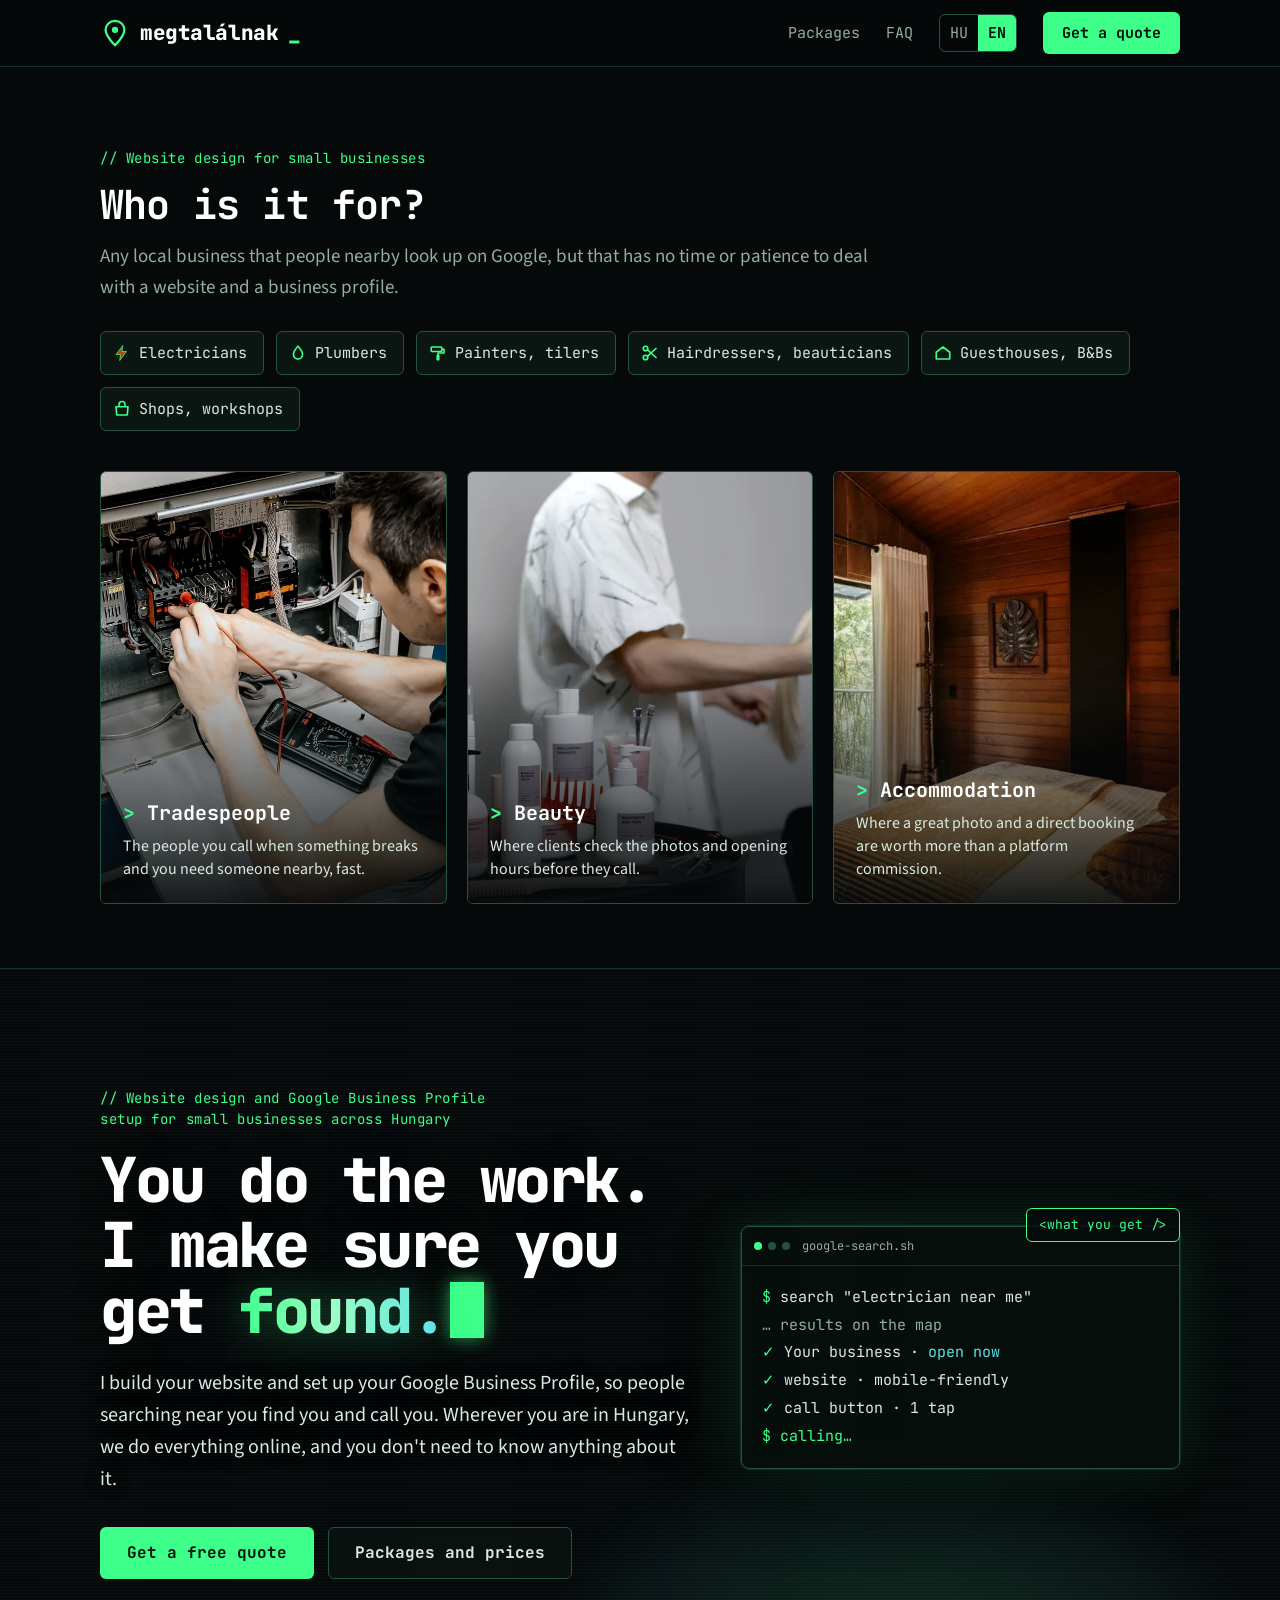
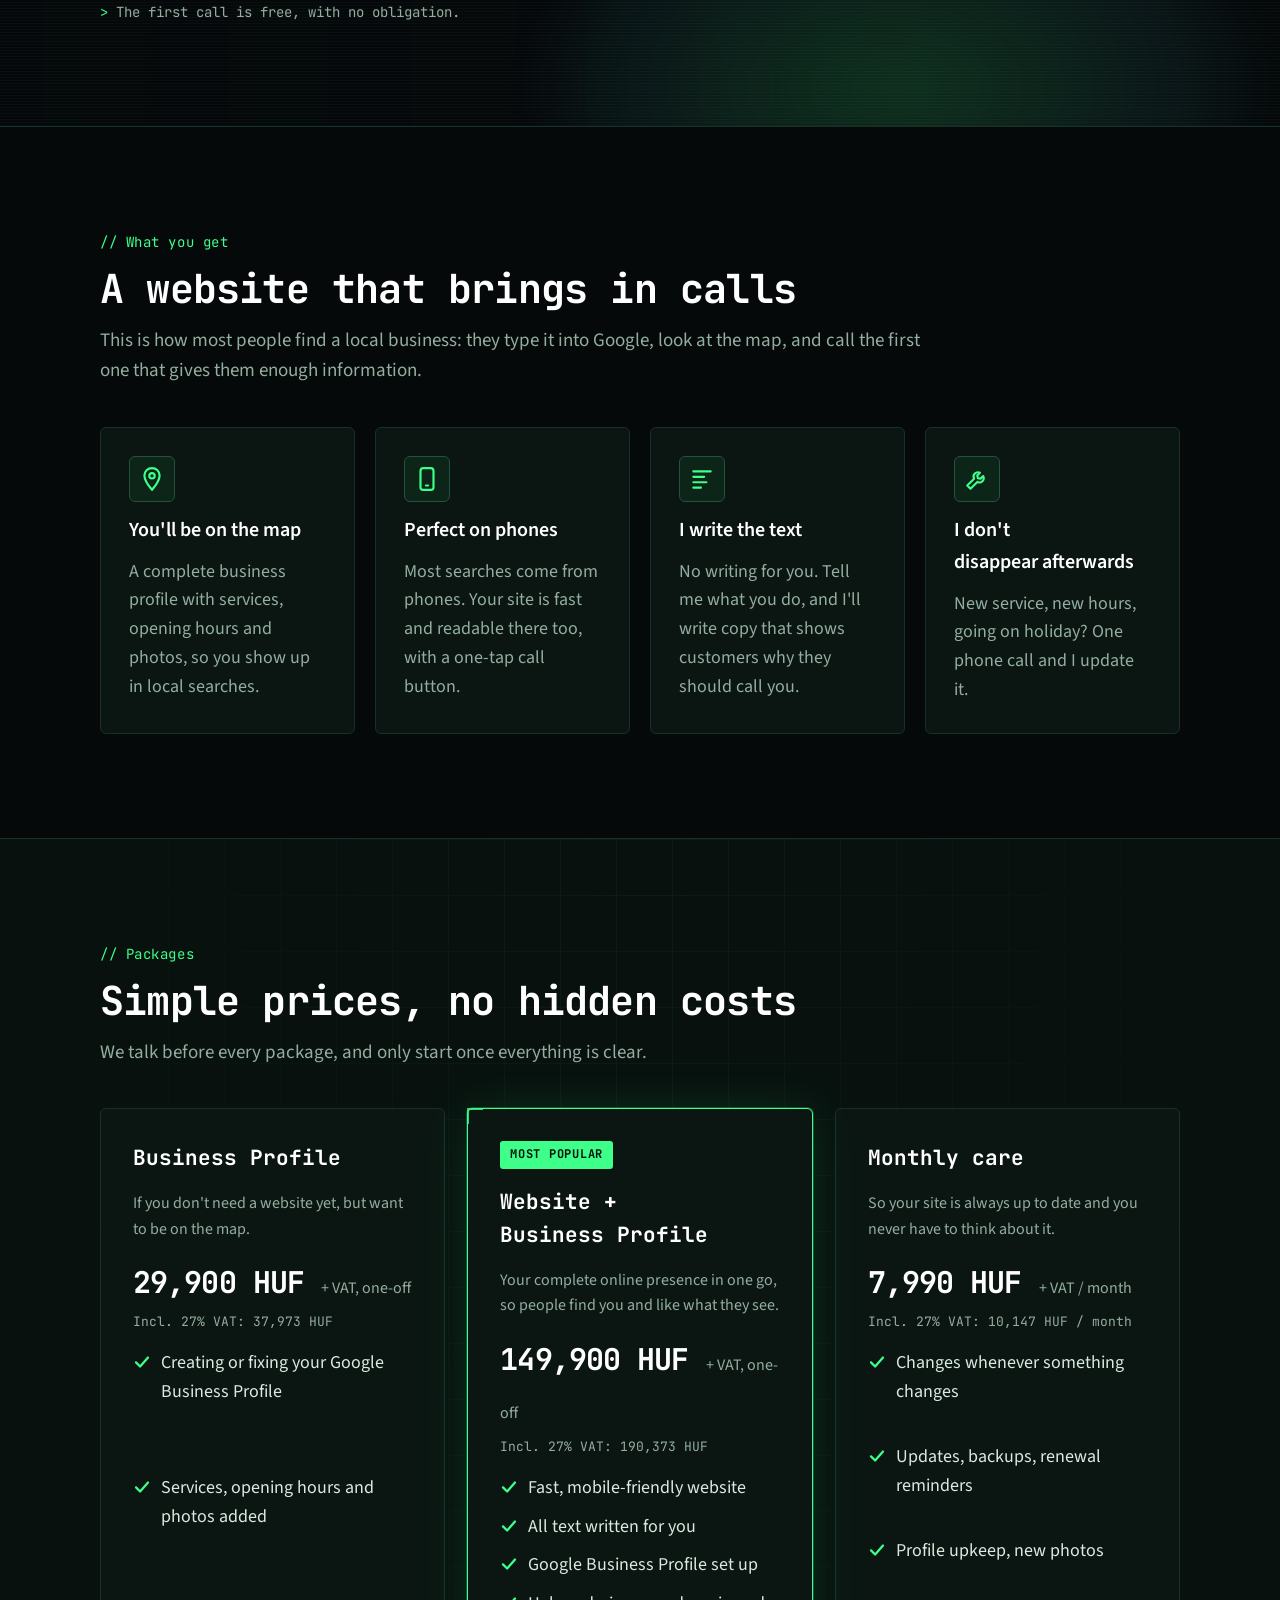
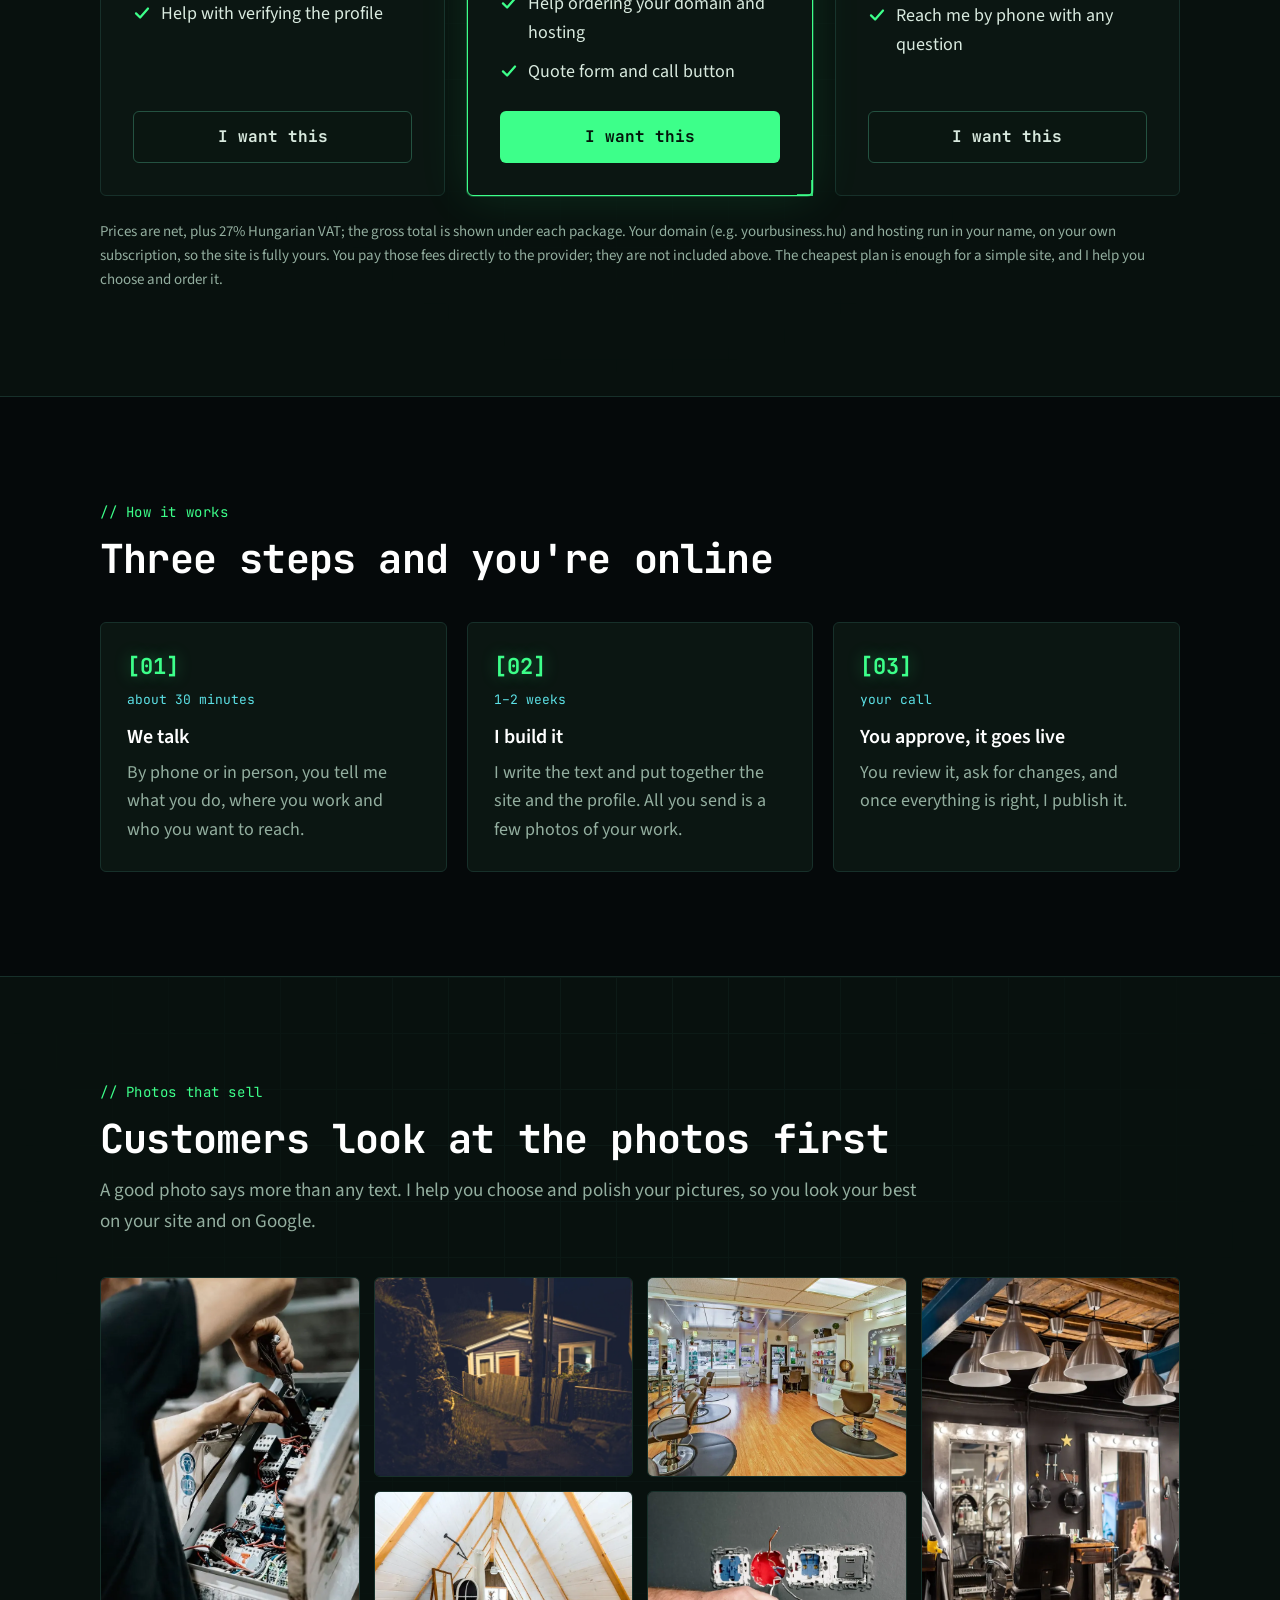
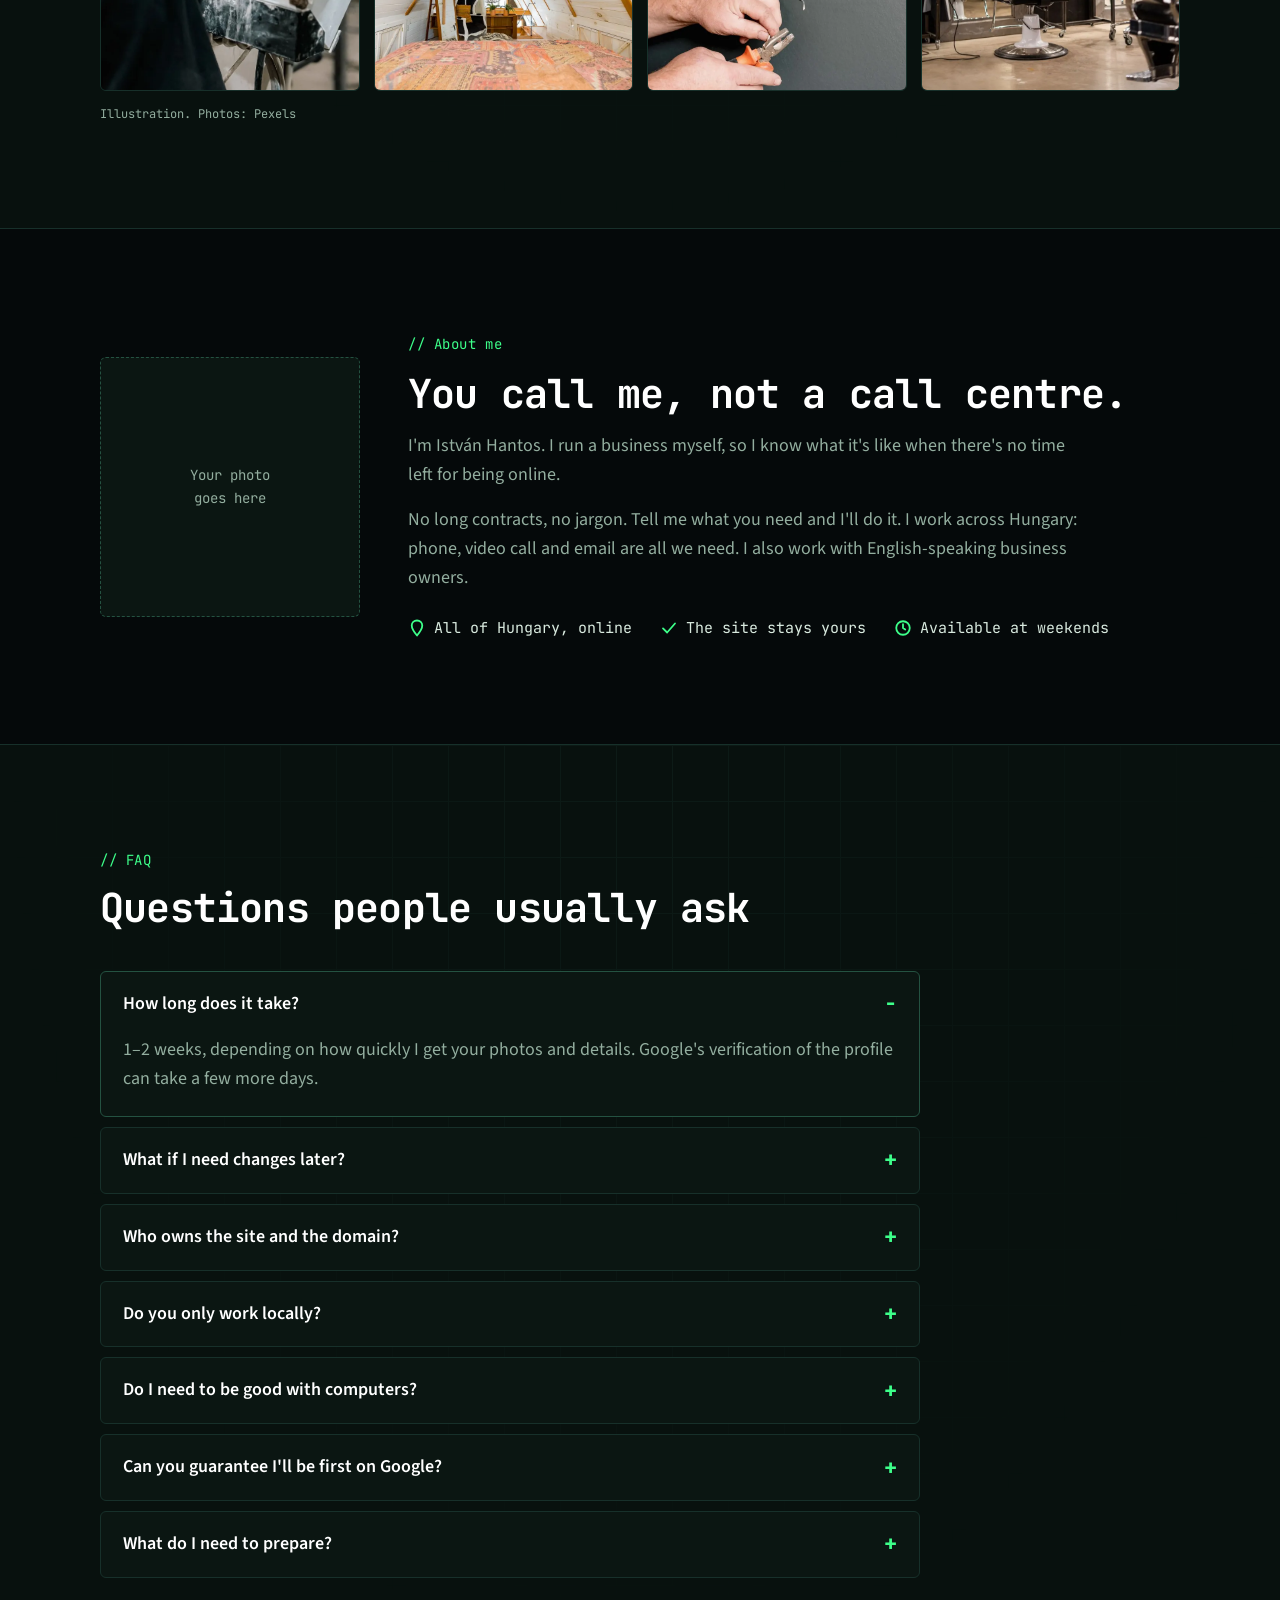
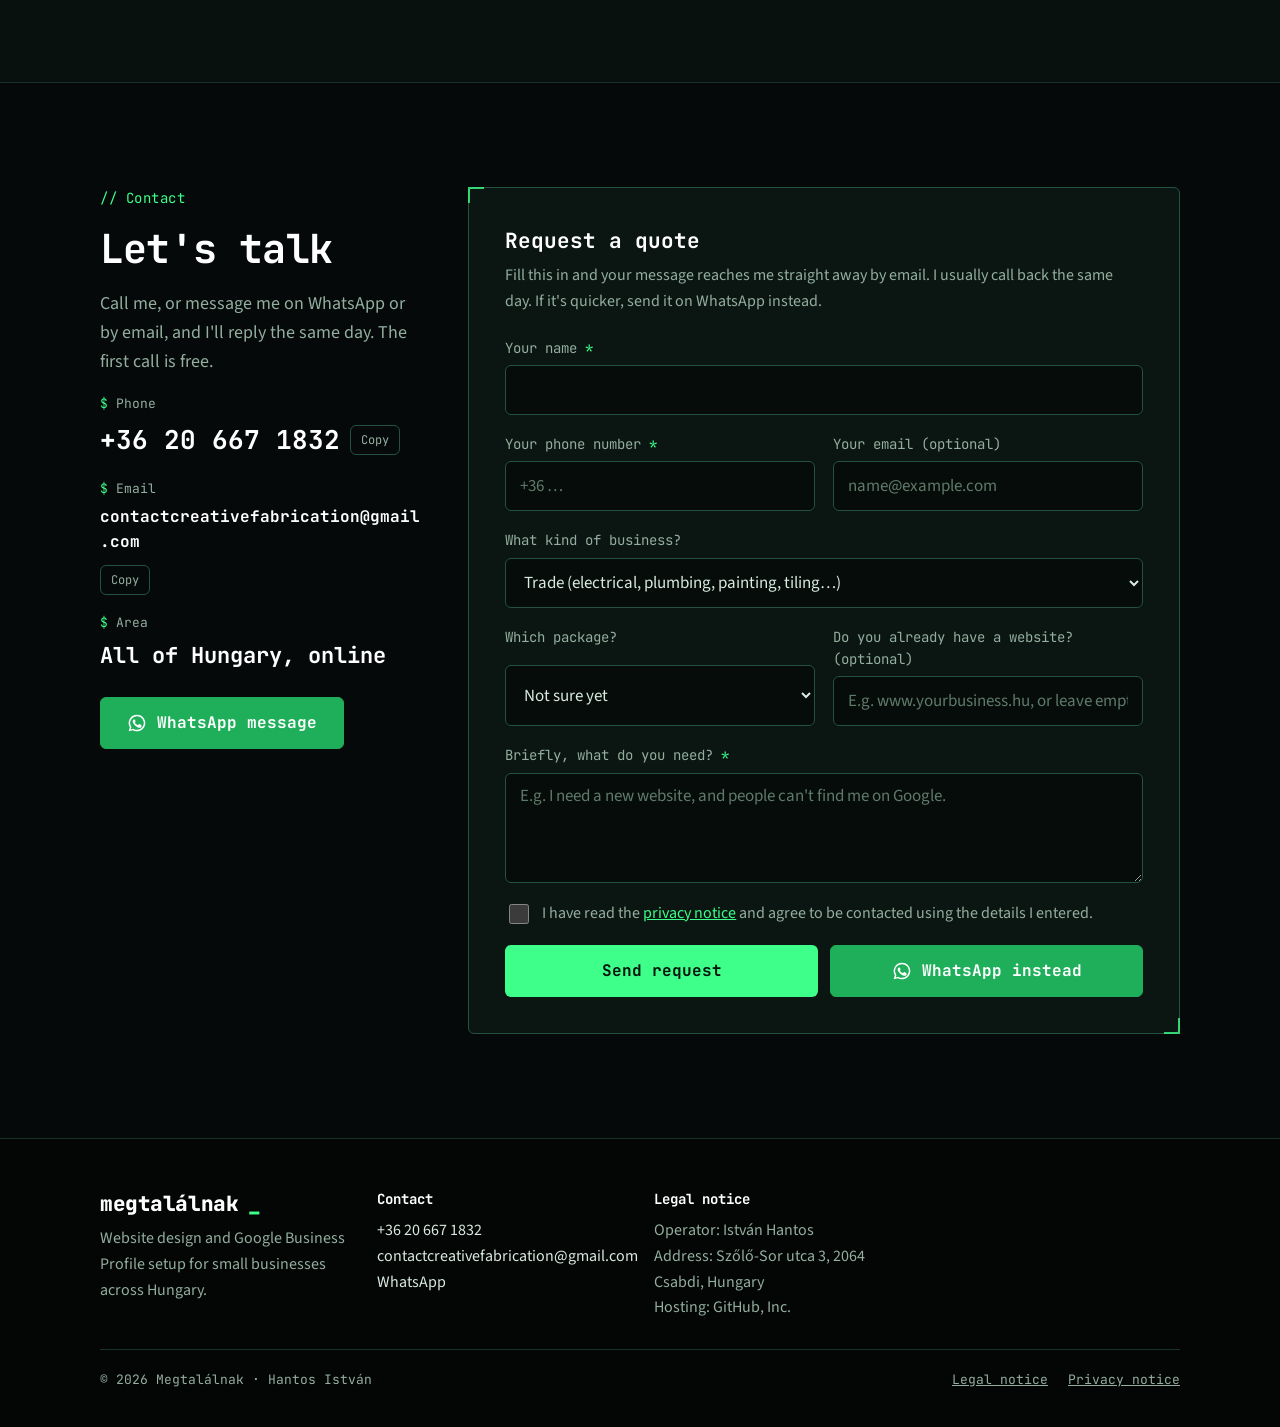
==== commit 06056df9: "ÁFA és tárhely Co-Authored-By: Claude Opus 5.5 <noreply@anthropic.com>" ====
--- a/en/index.html
+++ b/en/index.html
@@ -3,10 +3,10 @@
 <head>
 <meta charset="utf-8">
 <meta name="viewport" content="width=device-width, initial-scale=1, viewport-fit=cover">
-<title>Megtalálnak – websites and Google Business Profiles for local businesses</title>
-<meta name="description" content="I build your website and set up your Google Business Profile so local customers find you and call you. Simple, for local businesses, with monthly care.">
+<title>Website Design and Google Business Profile Setup for Small Businesses in Hungary | Megtalálnak</title>
+<meta name="description" content="Website design for small businesses anywhere in Hungary: fast, mobile-friendly websites, Google Business Profile setup and monthly care. Get a free quote.">
 <meta property="og:type" content="website">
-<meta property="og:title" content="Megtalálnak – websites and Google Business Profiles for local businesses">
+<meta property="og:title" content="Website Design and Google Business Profile Setup for Small Businesses in Hungary | Megtalálnak">
 <meta property="og:description" content="You do the work. I make sure you get found.">
 <meta property="og:locale" content="en_GB">
 <link rel="alternate" hreflang="hu" href="https://techmoon7.github.io/megtalalnak/">
@@ -15,7 +15,7 @@
 <link rel="stylesheet" href="../assets/fonts/fonts.css">
 <link rel="stylesheet" href="../assets/css/style.css">
 <script type="application/ld+json">
-{"@context":"https://schema.org","@type":"ProfessionalService","name":"Megtalálnak","description":"Websites and Google Business Profiles for local businesses.","telephone":"[PHONE]","email":"[EMAIL]","areaServed":"[TOWN] and surroundings","url":"https://[DOMAIN]/en/"}
+{"@context":"https://schema.org","@type":"ProfessionalService","name":"Megtalálnak","founder":{"@type":"Person","name":"Hantos István"},"description":"Website design and Google Business Profile setup for small businesses across Hungary.","telephone":"+36 20 667 1832","email":"contactcreativefabrication@gmail.com","areaServed":{"@type":"Country","name":"Hungary"},"serviceType":["Website design","Google Business Profile setup","Website maintenance"],"url":"https://techmoon7.github.io/megtalalnak/en/"}
 </script>
 </head>
 <body>
@@ -29,7 +29,7 @@
 <nav class="nav" aria-label="Main menu">
 <a href="#csomagok">Packages</a>
 <a href="#gyik">FAQ</a>
-<a class="lang" href="../" hreflang="hu" lang="hu" aria-label="Magyar változat">HU</a>
+<span class="lang-switch" role="group" aria-label="Nyelv / Language"><a href="../" hreflang="hu" lang="hu">HU</a><a href="./" hreflang="en" lang="en" aria-current="true">EN</a></span>
 <a class="btn btn-primary" href="#kapcsolat">Get a quote</a>
 </nav>
 </div>
@@ -40,7 +40,7 @@
 <section class="who" aria-labelledby="kinek">
 <div class="wrap">
 <div class="who-lead">
-<span class="eyebrow">Websites for local businesses</span>
+<span class="eyebrow">Website design for small businesses</span>
 <h2 id="kinek">Who is it for?</h2>
 <p>Any local business that people nearby look up on Google, but that has no time or patience to deal with a website and a business profile.</p>
 </div>
@@ -65,9 +65,8 @@
 <div class="glow" aria-hidden="true"></div>
 <div class="wrap">
 <div>
-<span class="eyebrow">Website + Google Business Profile</span>
-<h1 id="fo">You do the work. I make sure you get <span>found.</span><i class="cursor" aria-hidden="true"></i></h1>
-<p class="lead">I build your website and set up your Google Business Profile, so people searching nearby find you and call you. You don't need to know anything about it.</p>
+<h1 id="fo"><span class="kicker">Website design and Google Business Profile setup for small businesses across Hungary</span>You do the work. I make sure you get <span>found.</span><i class="cursor" aria-hidden="true"></i></h1>
+<p class="lead">I build your website and set up your Google Business Profile, so people searching near you find you and call you. Wherever you are in Hungary, we do everything online, and you don't need to know anything about it.</p>
 <div class="actions">
 <a class="btn btn-primary" href="#kapcsolat">Get a free quote</a>
 <a class="btn btn-line" href="#csomagok">Packages and prices</a>
@@ -95,7 +94,7 @@
 <div class="wrap">
 <div class="sec-head">
 <span class="eyebrow">What you get</span>
-<h2 id="mit">Not just a website. Phone calls.</h2>
+<h2 id="mit">A website that brings in calls</h2>
 <p>This is how most people find a local business: they type it into Google, look at the map, and call the first one that gives them enough information.</p>
 </div>
 <div class="gets">
@@ -118,7 +117,7 @@
 <div class="plan">
 <h3>Business Profile</h3>
 <p class="for">If you don't need a website yet, but want to be on the map.</p>
-<div class="price"><span class="ph">[PRICE]</span> HUF <small>one-off</small></div>
+<div class="price">29,900 HUF <small>+ VAT, one-off</small></div><p class="gross">Incl. 27% VAT: 37,973 HUF</p>
 <ul>
 <li><svg aria-hidden="true" width="18" height="18" viewBox="0 0 24 24" fill="none" stroke="#1E7A4C" stroke-width="3" stroke-linecap="round" stroke-linejoin="round"><path d="M4 12.5 9.5 18 20 6"></path></svg>Creating or fixing your Google Business Profile</li>
 <li><svg aria-hidden="true" width="18" height="18" viewBox="0 0 24 24" fill="none" stroke="#1E7A4C" stroke-width="3" stroke-linecap="round" stroke-linejoin="round"><path d="M4 12.5 9.5 18 20 6"></path></svg>Services, opening hours and photos added</li>
@@ -130,12 +129,12 @@
 <span class="badge">Most popular</span>
 <h3>Website + Business Profile</h3>
 <p class="for">Your complete online presence in one go, so people find you and like what they see.</p>
-<div class="price"><span class="ph">[PRICE]</span> HUF <small>one-off</small></div>
+<div class="price">149,900 HUF <small>+ VAT, one-off</small></div><p class="gross">Incl. 27% VAT: 190,373 HUF</p>
 <ul>
 <li><svg aria-hidden="true" width="18" height="18" viewBox="0 0 24 24" fill="none" stroke="#1E7A4C" stroke-width="3" stroke-linecap="round" stroke-linejoin="round"><path d="M4 12.5 9.5 18 20 6"></path></svg>Fast, mobile-friendly website</li>
 <li><svg aria-hidden="true" width="18" height="18" viewBox="0 0 24 24" fill="none" stroke="#1E7A4C" stroke-width="3" stroke-linecap="round" stroke-linejoin="round"><path d="M4 12.5 9.5 18 20 6"></path></svg>All text written for you</li>
 <li><svg aria-hidden="true" width="18" height="18" viewBox="0 0 24 24" fill="none" stroke="#1E7A4C" stroke-width="3" stroke-linecap="round" stroke-linejoin="round"><path d="M4 12.5 9.5 18 20 6"></path></svg>Google Business Profile set up</li>
-<li><svg aria-hidden="true" width="18" height="18" viewBox="0 0 24 24" fill="none" stroke="#1E7A4C" stroke-width="3" stroke-linecap="round" stroke-linejoin="round"><path d="M4 12.5 9.5 18 20 6"></path></svg>Domain and hosting handled</li>
+<li><svg aria-hidden="true" width="18" height="18" viewBox="0 0 24 24" fill="none" stroke="#1E7A4C" stroke-width="3" stroke-linecap="round" stroke-linejoin="round"><path d="M4 12.5 9.5 18 20 6"></path></svg>Help ordering your domain and hosting</li>
 <li><svg aria-hidden="true" width="18" height="18" viewBox="0 0 24 24" fill="none" stroke="#1E7A4C" stroke-width="3" stroke-linecap="round" stroke-linejoin="round"><path d="M4 12.5 9.5 18 20 6"></path></svg>Quote form and call button</li>
 </ul>
 <a class="btn btn-primary" href="#kapcsolat">I want this</a>
@@ -143,17 +142,17 @@
 <div class="plan">
 <h3>Monthly care</h3>
 <p class="for">So your site is always up to date and you never have to think about it.</p>
-<div class="price"><span class="ph">[PRICE]</span> HUF <small>/ month</small></div>
+<div class="price">7,990 HUF <small>+ VAT / month</small></div><p class="gross">Incl. 27% VAT: 10,147 HUF / month</p>
 <ul>
 <li><svg aria-hidden="true" width="18" height="18" viewBox="0 0 24 24" fill="none" stroke="#1E7A4C" stroke-width="3" stroke-linecap="round" stroke-linejoin="round"><path d="M4 12.5 9.5 18 20 6"></path></svg>Changes whenever something changes</li>
-<li><svg aria-hidden="true" width="18" height="18" viewBox="0 0 24 24" fill="none" stroke="#1E7A4C" stroke-width="3" stroke-linecap="round" stroke-linejoin="round"><path d="M4 12.5 9.5 18 20 6"></path></svg>Hosting, domain renewal, updates</li>
+<li><svg aria-hidden="true" width="18" height="18" viewBox="0 0 24 24" fill="none" stroke="#1E7A4C" stroke-width="3" stroke-linecap="round" stroke-linejoin="round"><path d="M4 12.5 9.5 18 20 6"></path></svg>Updates, backups, renewal reminders</li>
 <li><svg aria-hidden="true" width="18" height="18" viewBox="0 0 24 24" fill="none" stroke="#1E7A4C" stroke-width="3" stroke-linecap="round" stroke-linejoin="round"><path d="M4 12.5 9.5 18 20 6"></path></svg>Profile upkeep, new photos</li>
 <li><svg aria-hidden="true" width="18" height="18" viewBox="0 0 24 24" fill="none" stroke="#1E7A4C" stroke-width="3" stroke-linecap="round" stroke-linejoin="round"><path d="M4 12.5 9.5 18 20 6"></path></svg>Reach me by phone with any question</li>
 </ul>
 <a class="btn btn-line" href="#kapcsolat">I want this</a>
 </div>
 </div>
-<p class="fine">Prices are <span class="ph">[VAT STATUS, e.g. VAT-exempt]</span>. The yearly domain and hosting fee is <span class="ph">[included / paid separately]</span>.</p>
+<p class="fine">Prices are net, plus 27% Hungarian VAT; the gross total is shown under each package. Your domain (e.g. yourbusiness.hu) and hosting run in your name, on your own subscription, so the site is fully yours. You pay those fees directly to the provider; they are not included above. The cheapest plan is enough for a simple site, and I help you choose and order it.</p>
 </div>
 </section>
 
@@ -165,7 +164,7 @@
 </div>
 <ol class="steps">
 <li><span class="t">about 30 minutes</span><h3>We talk</h3><p>By phone or in person, you tell me what you do, where you work and who you want to reach.</p></li>
-<li><span class="t"><span class="ph">[TIMEFRAME]</span></span><h3>I build it</h3><p>I write the text and put together the site and the profile. All you send is a few photos of your work.</p></li>
+<li><span class="t">1–2 weeks</span><h3>I build it</h3><p>I write the text and put together the site and the profile. All you send is a few photos of your work.</p></li>
 <li><span class="t">your call</span><h3>You approve, it goes live</h3><p>You review it, ask for changes, and once everything is right, I publish it.</p></li>
 </ol>
 </div>
@@ -195,11 +194,11 @@
 <div class="portrait"><span>Your photo<br>goes here</span></div>
 <div class="about-text">
 <span class="eyebrow">About me</span>
-<h2 id="rolam">I'm local. You call me, not a call centre.</h2>
-<p>I'm <span class="ph">[NAME]</span>, and I live near <span class="ph">[TOWN]</span>. I run a business myself, so I know what it's like when there's no time left for being online.</p>
-<p>No long contracts, no jargon. Tell me what you need and I'll do it. If you have questions, we can meet in person.</p>
+<h2 id="rolam">You call me, not a call centre.</h2>
+<p>I'm István Hantos. I run a business myself, so I know what it's like when there's no time left for being online.</p>
+<p>No long contracts, no jargon. Tell me what you need and I'll do it. I work across Hungary: phone, video call and email are all we need. I also work with English-speaking business owners.</p>
 <ul class="facts">
-<li><svg aria-hidden="true" width="18" height="18" viewBox="0 0 24 24" fill="none" stroke="#B8430B" stroke-width="2.4" stroke-linecap="round" stroke-linejoin="round"><path d="M12 2c-4 0-7 3-7 6.8C5 14 12 22 12 22s7-8 7-13.2C19 5 16 2 12 2z"></path></svg>Meet in person</li>
+<li><svg aria-hidden="true" width="18" height="18" viewBox="0 0 24 24" fill="none" stroke="#B8430B" stroke-width="2.4" stroke-linecap="round" stroke-linejoin="round"><path d="M12 2c-4 0-7 3-7 6.8C5 14 12 22 12 22s7-8 7-13.2C19 5 16 2 12 2z"></path></svg>All of Hungary, online</li>
 <li><svg aria-hidden="true" width="18" height="18" viewBox="0 0 24 24" fill="none" stroke="#B8430B" stroke-width="2.4" stroke-linecap="round" stroke-linejoin="round"><path d="M4 12.5 9.5 18 20 6"></path></svg>The site stays yours</li>
 <li><svg aria-hidden="true" width="18" height="18" viewBox="0 0 24 24" fill="none" stroke="#B8430B" stroke-width="2.4" stroke-linecap="round" stroke-linejoin="round"><circle cx="12" cy="12" r="9"></circle><path d="M12 7v5l3 2"></path></svg>Available at weekends</li>
 </ul>
@@ -211,9 +210,10 @@
 <div class="wrap">
 <div class="sec-head"><span class="eyebrow">FAQ</span><h2 id="kerdesek">Questions people usually ask</h2></div>
 <div class="faq">
-<details open><summary>How long does it take?</summary><p><span class="ph">[TIMEFRAME]</span>, depending on how quickly I get your photos and details. Google's verification of the profile can take a few more days.</p></details>
+<details open><summary>How long does it take?</summary><p>1–2 weeks, depending on how quickly I get your photos and details. Google's verification of the profile can take a few more days.</p></details>
 <details><summary>What if I need changes later?</summary><p>With monthly care, just tell me and I'll change it. Without it, I still do it for a price agreed in advance.</p></details>
-<details><summary>Who owns the site and the domain?</summary><p>You do. The domain is registered in your name, you own the business profile, and if you ever move elsewhere, you get every file.</p></details>
+<details><summary>Who owns the site and the domain?</summary><p>You do. The domain and hosting are in your name, you own the business profile, and you get every file. If you ever move elsewhere, you don't need anything from me.</p></details>
+<details><summary>Do you only work locally?</summary><p>No, I work across Hungary. Phone, video call and email are enough for everything; we never have to meet in person.</p></details>
 <details><summary>Do I need to be good with computers?</summary><p>No. Tell me what you do and send a few photos from your phone. I handle the rest.</p></details>
 <details><summary>Can you guarantee I'll be first on Google?</summary><p>Nobody can honestly promise that. What I guarantee is a complete, accurate profile and website, because that is the basis for showing up in local searches.</p></details>
 <details><summary>What do I need to prepare?</summary><p>Your business details (name, address, tax number), your services, opening hours and 5–10 photos of your work or premises. No good photos? I'll help.</p></details>
@@ -226,24 +226,29 @@
 <div class="contact-info">
 <span class="eyebrow">Contact</span>
 <h2 id="beszeljunk">Let's talk</h2>
-<p>Call me or leave a message, and I'll call you back the same day. The first call is free.</p>
-<div class="direct"><span class="lbl">Phone</span><a class="val" href="tel:[PHONE]"><span class="ph">[PHONE]</span></a></div>
-<div class="direct"><span class="lbl">E-mail</span><span class="val"><span class="ph">[EMAIL]</span></span></div>
-<div class="direct"><span class="lbl">Area</span><span class="val" style="font-size:22px"><span class="ph">[TOWN]</span> and surroundings</span></div>
-</div>
-<form class="quote corner" id="ajanlat" data-endpoint="" novalidate>
+<p>Call me, or message me on WhatsApp or by email, and I'll reply the same day. The first call is free.</p>
+<div class="direct"><span class="lbl">Phone</span><span class="val-row"><a class="val" href="tel:+36206671832">+36 20 667 1832</a><button type="button" class="copy" data-copy="+36 20 667 1832" data-done="Copied">Copy</button></span></div>
+<div class="direct"><span class="lbl">Email</span><span class="val-row"><a class="val val-mail" href="mailto:contactcreativefabrication@gmail.com">contactcreativefabrication@gmail.com</a><button type="button" class="copy" data-copy="contactcreativefabrication@gmail.com" data-done="Copied">Copy</button></span></div>
+<div class="direct"><span class="lbl">Area</span><span class="val" style="font-size:22px">All of Hungary, online</span></div>
+<a class="btn btn-wa" href="https://wa.me/36206671832" target="_blank" rel="noopener"><svg aria-hidden="true" width="20" height="20" viewBox="0 0 24 24" fill="currentColor"><path d="M12 2a10 10 0 0 0-8.6 15.1L2 22l5-1.3A10 10 0 1 0 12 2zm0 18.2a8.2 8.2 0 0 1-4.2-1.1l-.3-.2-3 .8.8-2.9-.2-.3A8.2 8.2 0 1 1 12 20.2zm4.5-6.1c-.2-.1-1.5-.7-1.7-.8-.2-.1-.4-.1-.6.1l-.8 1c-.1.2-.3.2-.5.1a6.7 6.7 0 0 1-3.3-2.9c-.3-.4.2-.4.7-1.3.1-.2 0-.3 0-.4l-.8-1.8c-.2-.5-.4-.4-.6-.4h-.5a1 1 0 0 0-.7.3 3 3 0 0 0-.9 2.2 5.2 5.2 0 0 0 1.1 2.8 11.9 11.9 0 0 0 4.6 4c1.7.7 2.4.8 3.2.7.5-.1 1.5-.6 1.7-1.2.2-.6.2-1.1.2-1.2-.1-.1-.2-.2-.4-.3z"/></svg>WhatsApp message</a>
+</div>
+<form class="quote corner" id="ajanlat" novalidate>
+<div class="qhead"><h3>Request a quote</h3><p>Fill this in and your message reaches me straight away by email. I usually call back the same day. If it's quicker, send it on WhatsApp instead.</p></div>
+<input type="text" name="_honey" class="hp" tabindex="-1" autocomplete="off" aria-hidden="true">
+<div class="field"><label for="f-nev">Your name <span class="req">*</span></label><input id="f-nev" name="nev" type="text" autocomplete="name" required></div>
 <div class="two">
-<div class="field"><label for="f-nev">Your name</label><input id="f-nev" name="nev" type="text" autocomplete="name" required></div>
-<div class="field"><label for="f-tel">Your phone number</label><input id="f-tel" name="telefon" type="tel" autocomplete="tel" required></div>
-</div>
-<div class="field"><label for="f-tipus">What kind of business?</label>
-<select id="f-tipus" name="tevekenyseg"><option>Trade (electrical, plumbing, painting, tiling…)</option><option>Beauty (hairdresser, beautician…)</option><option>Accommodation, hospitality</option><option>Shop, workshop</option><option>Other</option></select></div>
-<div class="field"><label for="f-csomag">Which package?</label>
-<select id="f-csomag" name="csomag"><option>Not sure yet</option><option>Business Profile</option><option>Website + Business Profile</option><option>Monthly care</option></select></div>
-<div class="field"><label for="f-uzenet">Message (optional)</label><textarea id="f-uzenet" name="uzenet" placeholder="E.g. I have a website but it's old, or: when can you call me?"></textarea></div>
-<label class="check" for="f-ok"><input id="f-ok" name="adatkezeles" type="checkbox" required><span>I have read the <a href="privacy.html">privacy notice</a> and agree to be contacted at the details above.</span></label>
-<button class="btn btn-primary" type="submit">Get a quote</button>
-<p class="form-msg" id="f-msg" hidden></p>
+<div class="field"><label for="f-tel">Your phone number <span class="req">*</span></label><input id="f-tel" name="telefon" type="tel" autocomplete="tel" required placeholder="+36 …"></div>
+<div class="field"><label for="f-email">Your email (optional)</label><input id="f-email" name="email" type="email" autocomplete="email" placeholder="name@example.com"></div>
+</div>
+<div class="field"><label for="f-tipus">What kind of business?</label><select id="f-tipus" name="tevekenyseg"><option>Trade (electrical, plumbing, painting, tiling…)</option><option>Beauty (hairdresser, beautician…)</option><option>Accommodation, hospitality</option><option>Shop, workshop</option><option>Other</option></select></div>
+<div class="two">
+<div class="field"><label for="f-csomag">Which package?</label><select id="f-csomag" name="csomag"><option>Not sure yet</option><option>Business Profile</option><option>Website + Business Profile</option><option>Monthly care</option></select></div>
+<div class="field"><label for="f-web">Do you already have a website? (optional)</label><input id="f-web" name="weboldal" type="text" placeholder="E.g. www.yourbusiness.hu, or leave empty"></div>
+</div>
+<div class="field"><label for="f-uzenet">Briefly, what do you need? <span class="req">*</span></label><textarea id="f-uzenet" name="uzenet" maxlength="1000" required placeholder="E.g. I need a new website, and people can't find me on Google."></textarea></div>
+<label class="check" for="f-ok"><input id="f-ok" name="adatkezeles" type="checkbox" required><span>I have read the <a href="privacy.html">privacy notice</a> and agree to be contacted using the details I entered.</span></label>
+<div class="qbtns"><button class="btn btn-primary" type="submit" data-via="send">Send request</button><button class="btn btn-wa" type="submit" data-via="wa"><svg aria-hidden="true" width="20" height="20" viewBox="0 0 24 24" fill="currentColor"><path d="M12 2a10 10 0 0 0-8.6 15.1L2 22l5-1.3A10 10 0 1 0 12 2zm0 18.2a8.2 8.2 0 0 1-4.2-1.1l-.3-.2-3 .8.8-2.9-.2-.3A8.2 8.2 0 1 1 12 20.2zm4.5-6.1c-.2-.1-1.5-.7-1.7-.8-.2-.1-.4-.1-.6.1l-.8 1c-.1.2-.3.2-.5.1a6.7 6.7 0 0 1-3.3-2.9c-.3-.4.2-.4.7-1.3.1-.2 0-.3 0-.4l-.8-1.8c-.2-.5-.4-.4-.6-.4h-.5a1 1 0 0 0-.7.3 3 3 0 0 0-.9 2.2 5.2 5.2 0 0 0 1.1 2.8 11.9 11.9 0 0 0 4.6 4c1.7.7 2.4.8 3.2.7.5-.1 1.5-.6 1.7-1.2.2-.6.2-1.1.2-1.2-.1-.1-.2-.2-.4-.3z"/></svg>WhatsApp instead</button></div>
+<p class="form-msg" id="f-msg" role="status" aria-live="polite" hidden></p>
 </form>
 </div>
 </section>
@@ -252,14 +257,14 @@
 
 <footer class="foot">
 <div class="wrap">
-<div><a class="brand" href="#tartalom">megtalálnak<span class="dot">_</span></a><p>Websites and Google Business Profiles for local businesses.</p></div>
-<div><strong>Contact</strong><p><span class="ph">[PHONE]</span><br><span class="ph">[EMAIL]</span></p></div>
-<div><strong>Legal</strong><p><span class="ph">[OWNER NAME]</span> sole trader<br>Registered address: <span class="ph">[ADDRESS]</span><br>Tax number: <span class="ph">[TAX NUMBER]</span><br>Registration number: <span class="ph">[REG. NUMBER]</span></p></div>
-<div class="legal"><span>© 2026 Megtalálnak</span><a href="privacy.html">Privacy notice</a></div>
+<div><a class="brand" href="#tartalom">megtalálnak<span class="dot">_</span></a><p>Website design and Google Business Profile setup for small businesses across Hungary.</p></div>
+<div><strong>Contact</strong><p><a href="tel:+36206671832">+36 20 667 1832</a><br><a href="mailto:contactcreativefabrication@gmail.com">contactcreativefabrication@gmail.com</a><br><a href="https://wa.me/36206671832" target="_blank" rel="noopener">WhatsApp</a></p></div>
+<div><strong>Legal notice</strong><p>Operator: István Hantos<br>Address: Szőlő-Sor utca 3, 2064 Csabdi, Hungary<br>Hosting: GitHub, Inc.</p></div>
+<div class="legal"><span>© 2026 Megtalálnak · Hantos István</span><span class="legal-links"><a href="imprint.html">Legal notice</a><a href="privacy.html">Privacy notice</a></span></div>
 </div>
 </footer>
 
-<div class="callbar"><a class="btn btn-primary" href="tel:[PHONE]">Call</a><a class="btn btn-line" href="#kapcsolat">Get a quote</a></div>
+<div class="callbar"><a class="btn btn-primary" href="tel:+36206671832">Call</a><a class="btn btn-wa" href="https://wa.me/36206671832" target="_blank" rel="noopener"><svg aria-hidden="true" width="20" height="20" viewBox="0 0 24 24" fill="currentColor"><path d="M12 2a10 10 0 0 0-8.6 15.1L2 22l5-1.3A10 10 0 1 0 12 2zm0 18.2a8.2 8.2 0 0 1-4.2-1.1l-.3-.2-3 .8.8-2.9-.2-.3A8.2 8.2 0 1 1 12 20.2zm4.5-6.1c-.2-.1-1.5-.7-1.7-.8-.2-.1-.4-.1-.6.1l-.8 1c-.1.2-.3.2-.5.1a6.7 6.7 0 0 1-3.3-2.9c-.3-.4.2-.4.7-1.3.1-.2 0-.3 0-.4l-.8-1.8c-.2-.5-.4-.4-.6-.4h-.5a1 1 0 0 0-.7.3 3 3 0 0 0-.9 2.2 5.2 5.2 0 0 0 1.1 2.8 11.9 11.9 0 0 0 4.6 4c1.7.7 2.4.8 3.2.7.5-.1 1.5-.6 1.7-1.2.2-.6.2-1.1.2-1.2-.1-.1-.2-.2-.4-.3z"/></svg>WhatsApp</a></div>
 
 <script>
 (function(){
@@ -275,20 +280,45 @@
   if(still){for(var k=0;k<60;k++)frame();return}
   var last=0;(function loop(t){requestAnimationFrame(loop);if(t-last<45)return;last=t;frame()})(0);
 })();
+</script>
+<script>
 (function(){
-  var form=document.getElementById('ajanlat');var msg=document.getElementById('f-msg');
-  if(!form)return;
+  document.querySelectorAll('.copy').forEach(function(b){b.addEventListener('click',function(){
+    var t=b.getAttribute('data-copy'),o=b.textContent;
+    var done=function(){b.textContent=b.getAttribute('data-done');setTimeout(function(){b.textContent=o},1600)};
+    if(navigator.clipboard)navigator.clipboard.writeText(t).then(done,function(){});
+  })});
+  var form=document.getElementById('ajanlat'),msg=document.getElementById('f-msg');if(!form)return;
+  var T={name:'Please enter your name.',tel:'Please enter your phone number so I can call you back.',mail:"This email address doesn't look right.",msg:'Please write a few words about what you need.',ok:'Please accept the privacy notice to continue.',opening:"WhatsApp opened with your message ready. If it didn't open, write to me directly: ",sending:'Sending…',sent:"Thank you, I got your message! I'll be in touch soon.",failed:'Sending failed. Try WhatsApp, or write to me directly: ',hello:"Hi! I'd like a quote, via the megtalalnak site.",n:'Name',ph:'Phone',em:'Email',b:'Business type',p:'Package',w:'Current website',m:'Message',subj:'Quote request – website'};
+  var via='send';form.querySelectorAll('[data-via]').forEach(function(b){b.addEventListener('click',function(){via=b.getAttribute('data-via')})});
+  var sendBtn=form.querySelector('[data-via="send"]'),sendLabel=sendBtn.textContent;
+  function say(t,cls){msg.hidden=false;msg.className='form-msg'+(cls?' '+cls:'');msg.textContent=t}
   form.addEventListener('submit',function(e){
-    e.preventDefault();
-    var nev=form.elements.nev.value.trim(),tel=form.elements.telefon.value.trim(),ok=form.elements.adatkezeles.checked;
-    msg.hidden=false;msg.className='form-msg';
-    if(!nev||!tel){msg.textContent='Please enter your name and phone number so I can call you back.';return}
-    if(!ok){msg.textContent='Please accept the privacy notice to send the form.';return}
-    var url=form.getAttribute('data-endpoint');
-    if(!url){msg.textContent='The form is not connected yet. Please call the number above.';return}
-    fetch(url,{method:'POST',body:new FormData(form),headers:{'Accept':'application/json'}})
-      .then(function(r){if(!r.ok)throw 0;form.reset();msg.className='form-msg ok';msg.textContent='Thank you! I got your message and will call you soon.'})
-      .catch(function(){msg.textContent='Sending failed. Please call me instead.'});
+    e.preventDefault();var f=form.elements,clean=function(v){return String(v||'').replace(/\s+/g,' ').trim()};
+    if(f._honey.value)return;
+    var d={nev:clean(f.nev.value),tel:clean(f.telefon.value),email:clean(f.email.value),tip:f.tevekenyseg.value,csomag:f.csomag.value,web:clean(f.weboldal.value),uz:String(f.uzenet.value||'').trim()};
+    if(!d.nev){say(T.name);f.nev.focus();return}
+    if(d.tel.replace(/\D/g,'').length<6){say(T.tel);f.telefon.focus();return}
+    if(d.email&&!/^[^\s@]+@[^\s@]+\.[^\s@]+$/.test(d.email)){say(T.mail);f.email.focus();return}
+    if(!d.uz){say(T.msg);f.uzenet.focus();return}
+    if(!f.adatkezeles.checked){say(T.ok);f.adatkezeles.focus();return}
+    var page=location.href.split('#')[0];
+    if(via==='wa'){
+      var lines=[T.hello,'',T.n+': '+d.nev,T.ph+': '+d.tel];if(d.email)lines.push(T.em+': '+d.email);
+      lines.push(T.b+': '+d.tip,T.p+': '+d.csomag);if(d.web)lines.push(T.w+': '+d.web);
+      lines.push('',T.m+':',d.uz,'','('+page+')');
+      window.open('https://wa.me/36206671832?text='+encodeURIComponent(lines.join('\n')),'_blank','noopener');
+      say(T.opening+'+36 20 667 1832','ok');return;
+    }
+    var body={_subject:T.subj+' – '+d.nev,_template:'table',_captcha:'false'};
+    body[T.n]=d.nev;body[T.ph]=d.tel;if(d.email){body[T.em]=d.email;body._replyto=d.email}
+    body[T.b]=d.tip;body[T.p]=d.csomag;if(d.web)body[T.w]=d.web;body[T.m]=d.uz;body['Page']=page;
+    sendBtn.disabled=true;sendBtn.textContent=T.sending;msg.hidden=true;
+    fetch('https://formsubmit.co/ajax/contactcreativefabrication@gmail.com',{method:'POST',headers:{'Content-Type':'application/json','Accept':'application/json'},body:JSON.stringify(body)})
+      .then(function(r){return r.json().then(function(j){if(!r.ok||String(j.success)!=='true')throw 0})})
+      .then(function(){form.reset();say(T.sent,'ok')})
+      .catch(function(){say(T.failed+'contactcreativefabrication@gmail.com · +36 20 667 1832','err')})
+      .then(function(){sendBtn.disabled=false;sendBtn.textContent=sendLabel});
   });
 })();
 </script>
--- a/assets/css/style.css
+++ b/assets/css/style.css
@@ -265,3 +265,36 @@
 .credit{margin:14px 0 0;font-family:var(--mono);font-size:12px;color:var(--muted)}
 @media (max-width:760px){.mosaic{grid-template-columns:repeat(2,minmax(0,1fr));grid-auto-rows:160px}}
 @media (max-width:640px){.pcard{aspect-ratio:4/3}}
+/* h1 kulcsszavas előtag */
+.hero h1 .kicker{display:block;font-family:var(--mono);font-weight:400;font-size:14px;letter-spacing:.04em;line-height:1.5;color:var(--green);text-shadow:none;background:none;-webkit-background-clip:border-box;background-clip:border-box;filter:none;margin-bottom:18px}
+.hero h1 .kicker::before{content:"// "}
+/* nyelvváltó: HU | EN, az aktuális kiemelve */
+.lang-switch{display:inline-flex;border:1px solid var(--line-2);border-radius:var(--r);overflow:hidden;font-family:var(--mono);font-size:13px}
+.lang-switch a{display:inline-flex;align-items:center;min-height:36px;padding:0 10px;text-decoration:none;color:var(--muted)!important}
+.lang-switch a:hover{color:var(--green)!important}
+.lang-switch a[aria-current]{background:var(--green);color:var(--on-green)!important;font-weight:700;pointer-events:none}
+@media (max-width:820px){.nav .lang-switch a{display:inline-flex!important}}
+/* kapcsolat: másolás gomb, WhatsApp gomb */
+.val-row{display:flex;flex-wrap:wrap;align-items:center;gap:10px}
+.copy{font-family:var(--mono);font-size:12px;color:var(--muted);background:transparent;border:1px solid var(--line-2);border-radius:var(--r);padding:5px 10px;cursor:pointer;min-height:30px}
+.copy:hover{color:var(--green);border-color:var(--green)}
+.direct .val-mail{font-size:16px}
+.btn-wa{background:#1FAF5A;color:#fff;border-color:#1FAF5A}
+.btn-wa:hover{background:#1A9A4F;color:#fff;box-shadow:0 0 24px rgba(37,211,102,.3)}
+.contact-info>.btn-wa{justify-self:start;margin-top:6px}
+/* ajánlatkérő űrlap */
+.qhead{display:grid;gap:6px;margin-bottom:4px}
+.qhead h3{margin:0;font-family:var(--mono);font-size:21px}
+.qhead p{margin:0;color:var(--muted);font-size:16px}
+.req{color:var(--green)}
+.hp{position:absolute!important;left:-9999px!important;width:1px;height:1px;opacity:0}
+.qbtns{display:flex;flex-wrap:wrap;gap:12px}
+.qbtns .btn{flex:1 1 200px}
+.qbtns .btn:disabled{opacity:.6;cursor:wait;transform:none;box-shadow:none}
+.form-msg.err{border-color:#FF6B6B;color:#FFB4B4}
+.foot p a{color:var(--text);text-decoration:none}
+.foot p a:hover{color:var(--green)}
+.legal-links{display:flex;flex-wrap:wrap;gap:8px 20px}
+.legal-links a{color:var(--muted)}
+.callbar .btn-wa svg{flex:none}
+.plan .gross{margin:-10px 0 0;font-family:var(--mono);font-size:13px;color:var(--muted)}
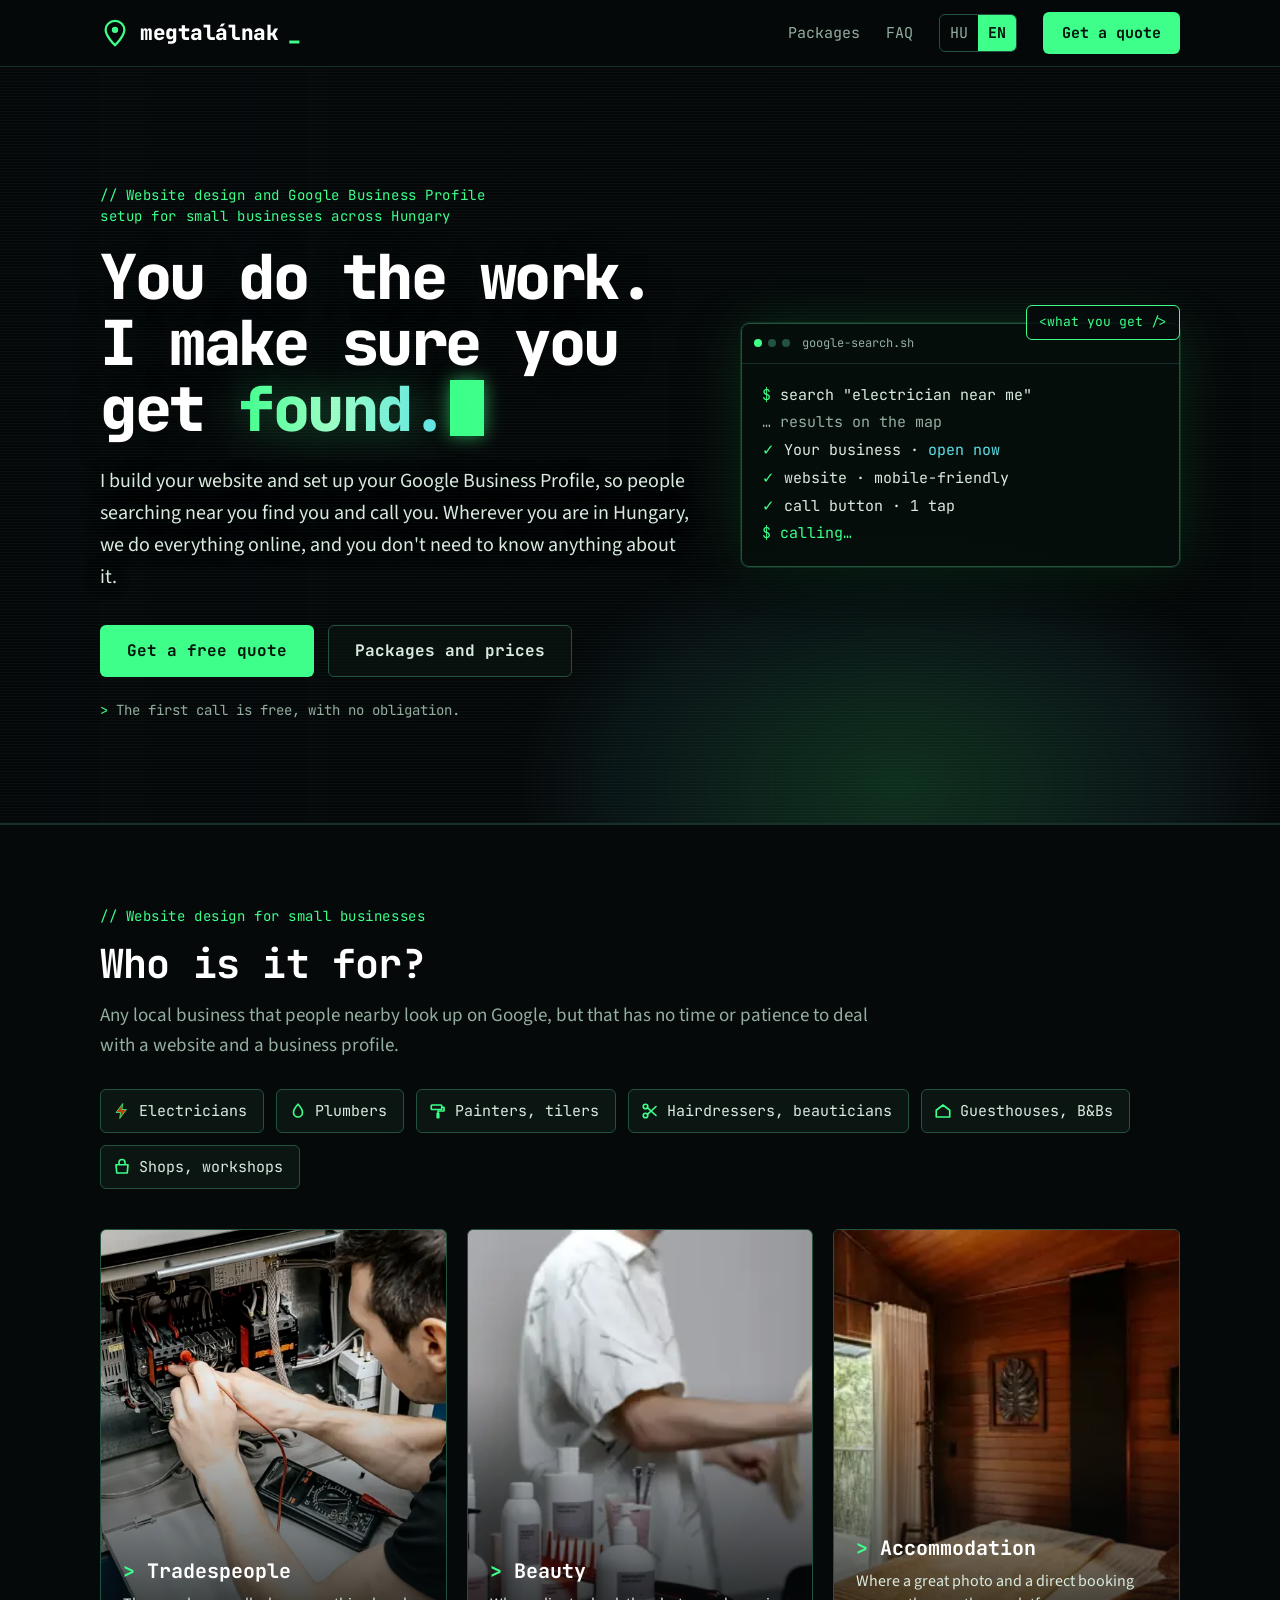
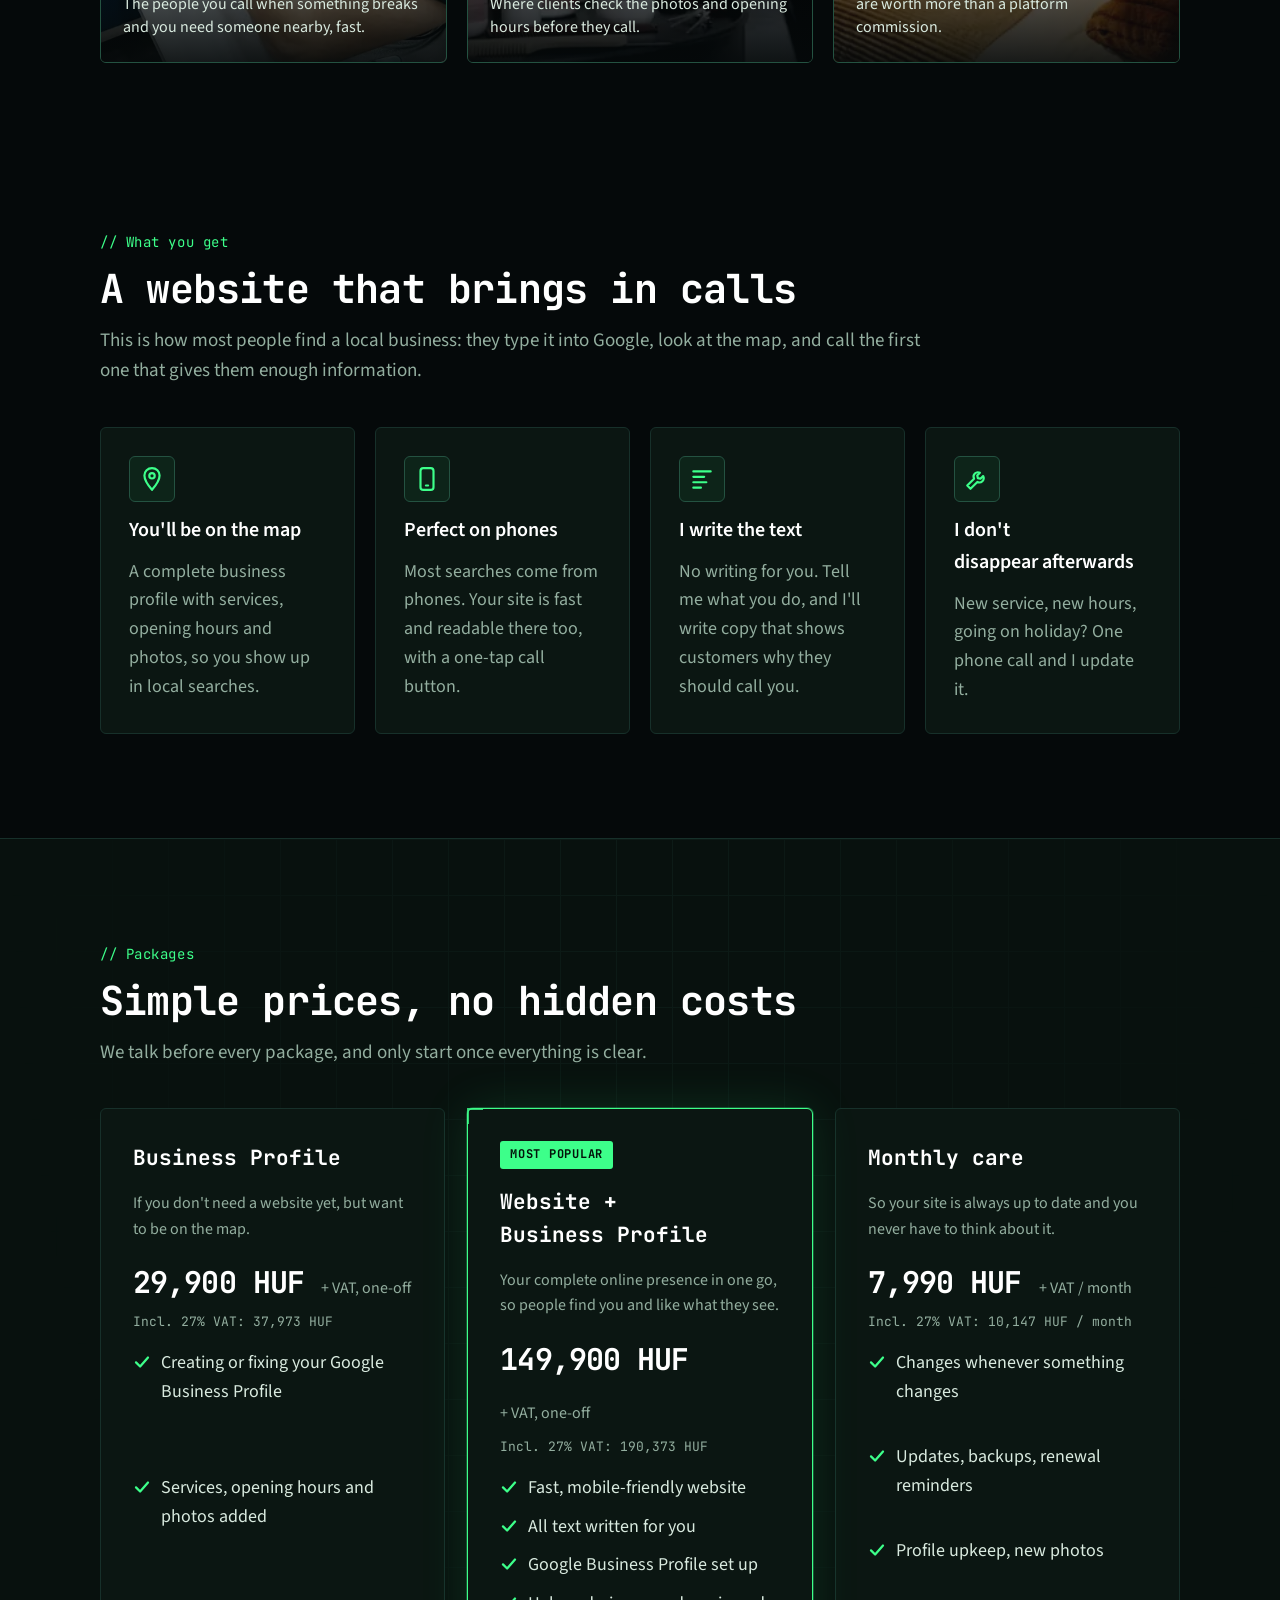
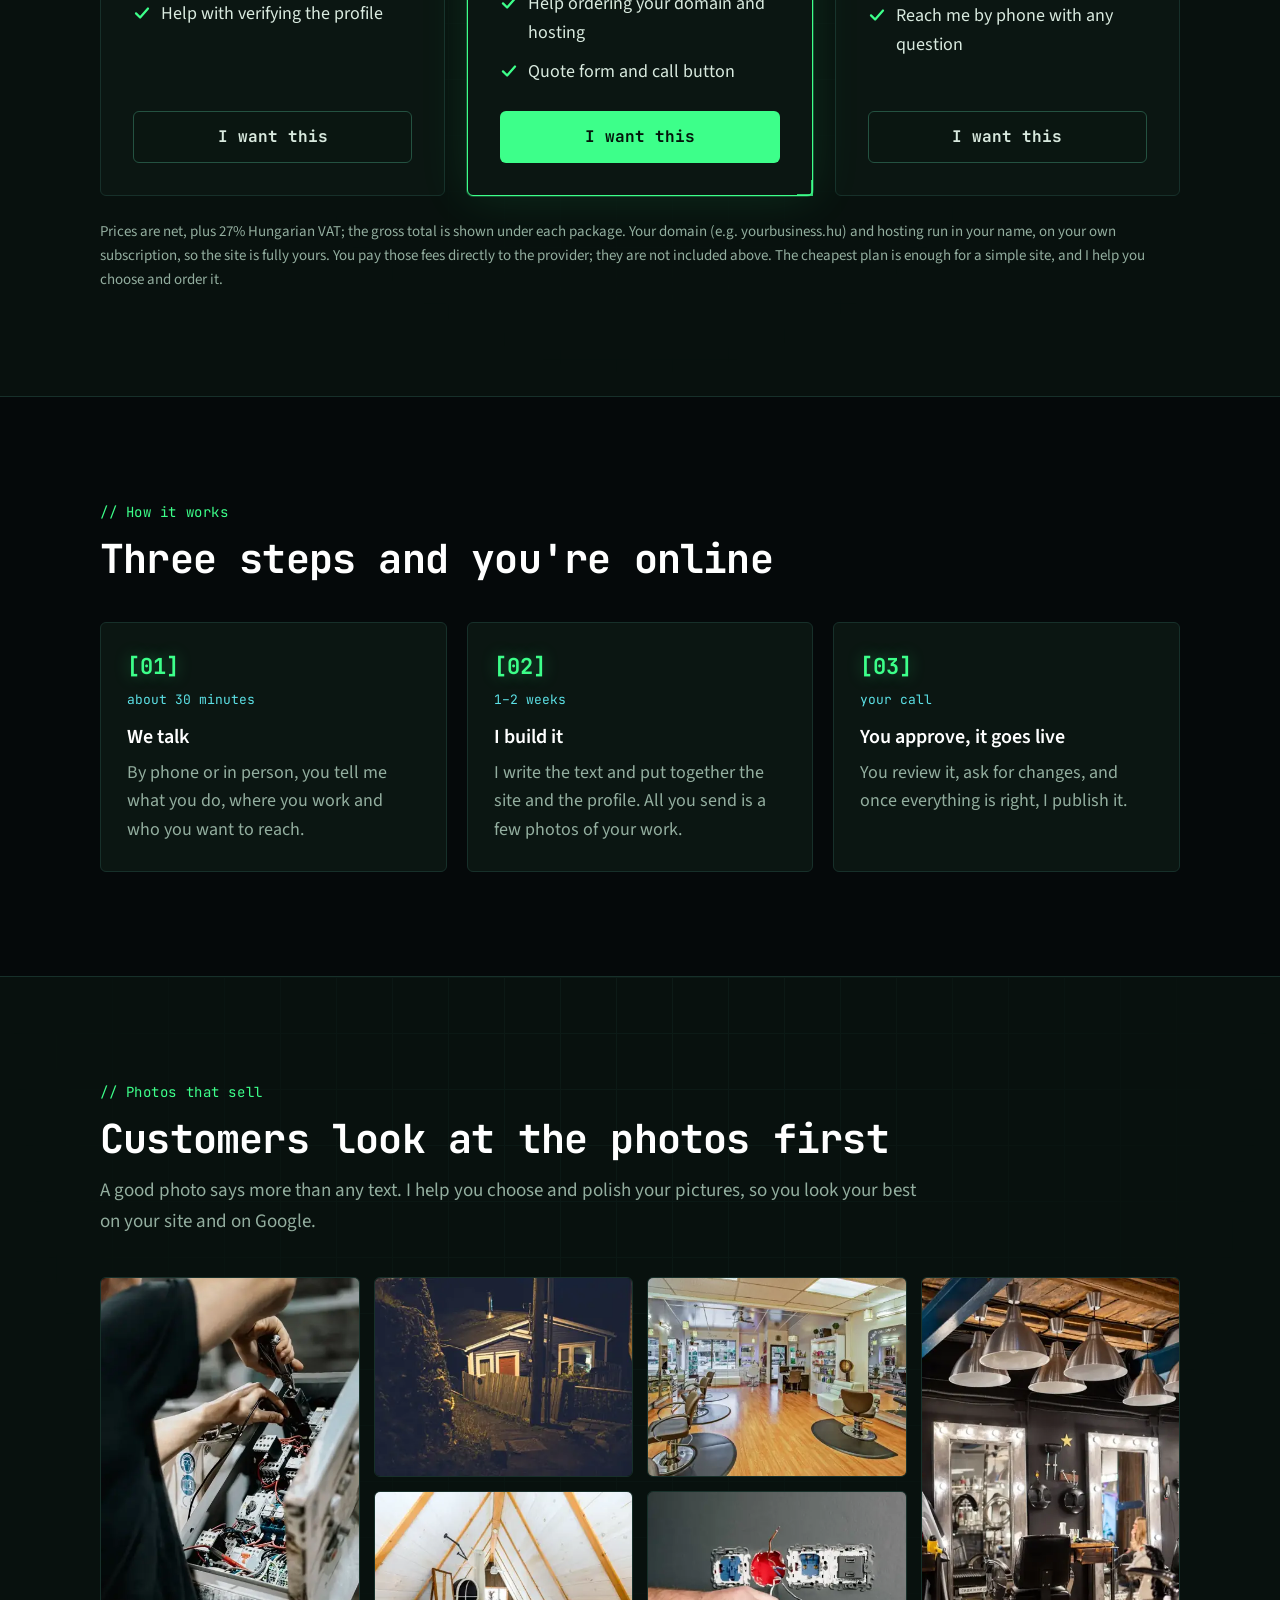
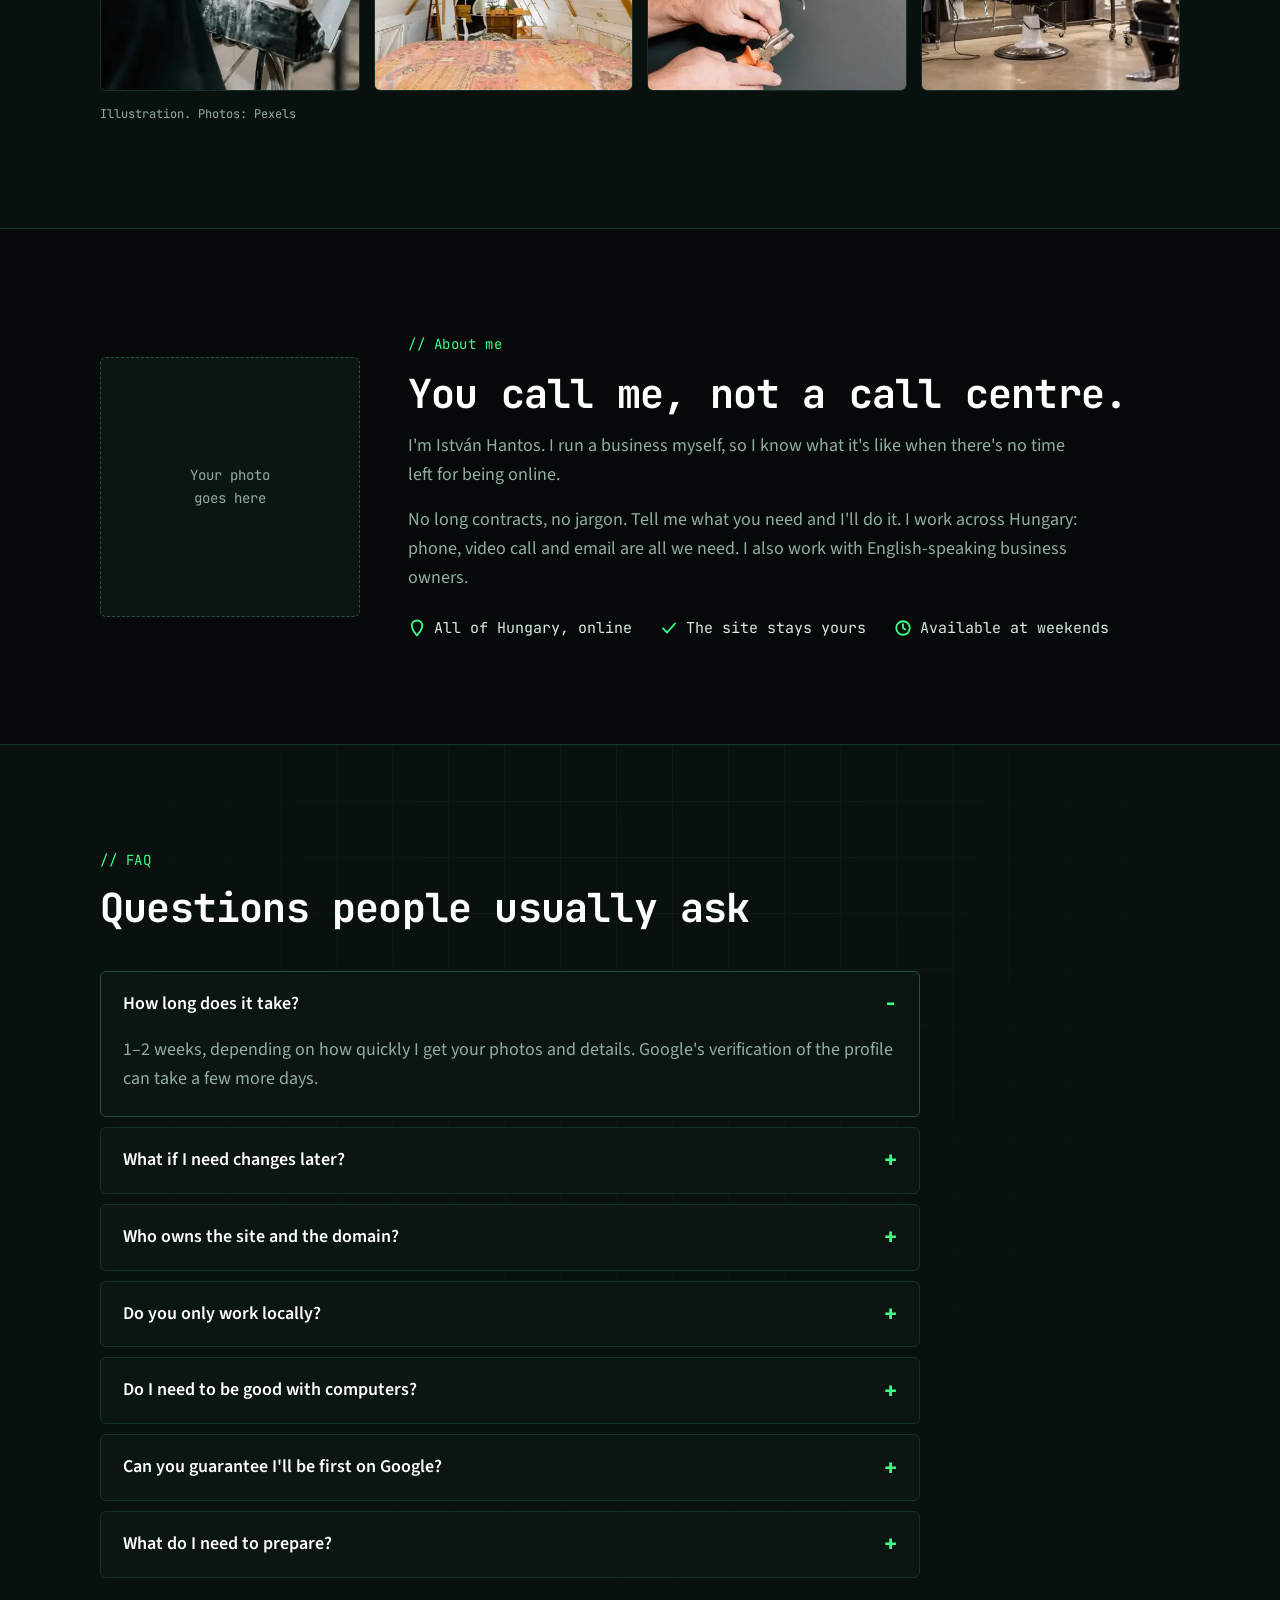
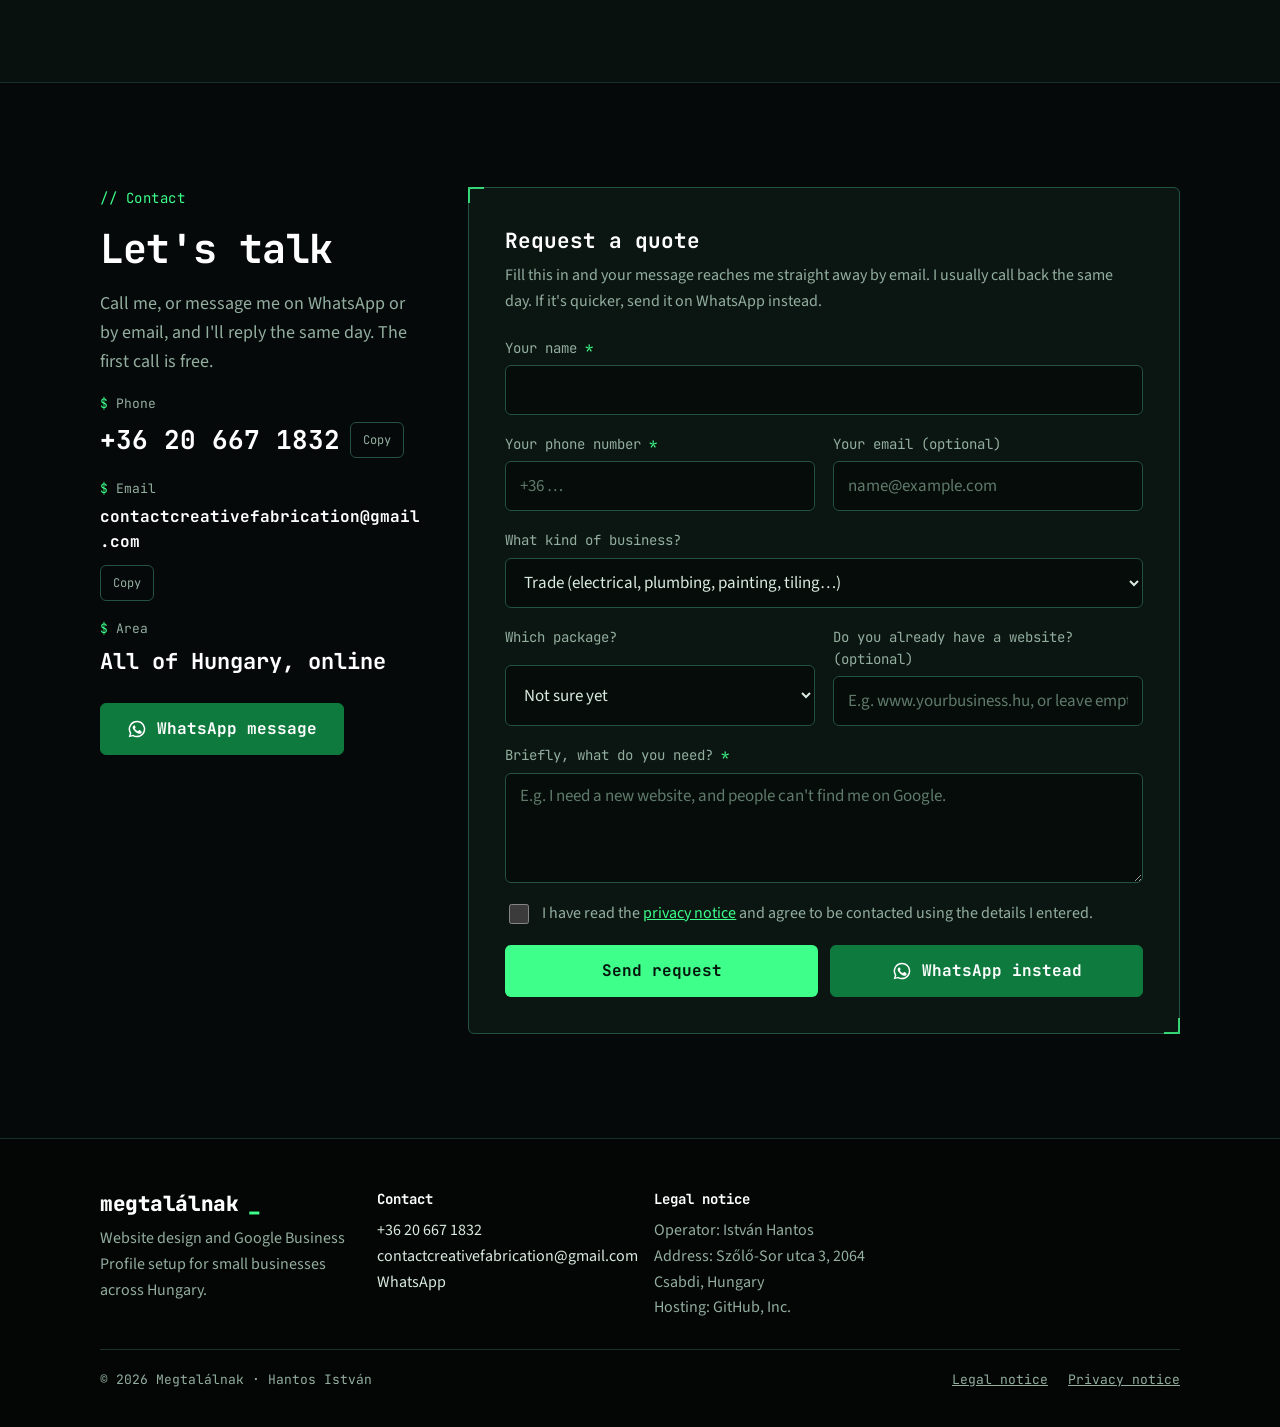
==== commit 0492c5a4: "Audit javítások, fő üzenet előre Co-Authored-By: Claude Opus 5.5 <noreply@anthropic.com>" ====
--- a/en/index.html
+++ b/en/index.html
@@ -3,19 +3,29 @@
 <head>
 <meta charset="utf-8">
 <meta name="viewport" content="width=device-width, initial-scale=1, viewport-fit=cover">
-<title>Website Design and Google Business Profile Setup for Small Businesses in Hungary | Megtalálnak</title>
+<title>Small Business Website Design in Hungary | Megtalálnak</title>
 <meta name="description" content="Website design for small businesses anywhere in Hungary: fast, mobile-friendly websites, Google Business Profile setup and monthly care. Get a free quote.">
 <meta property="og:type" content="website">
-<meta property="og:title" content="Website Design and Google Business Profile Setup for Small Businesses in Hungary | Megtalálnak">
+<meta property="og:title" content="Small Business Website Design in Hungary | Megtalálnak">
 <meta property="og:description" content="You do the work. I make sure you get found.">
+<meta property="og:url" content="https://techmoon7.github.io/megtalalnak/en/">
+<meta property="og:image" content="https://techmoon7.github.io/megtalalnak/assets/img/og-image.png">
+<meta property="og:image:width" content="1200">
+<meta property="og:image:height" content="630">
+<meta name="twitter:card" content="summary_large_image">
 <meta property="og:locale" content="en_GB">
+<link rel="canonical" href="https://techmoon7.github.io/megtalalnak/en/">
 <link rel="alternate" hreflang="hu" href="https://techmoon7.github.io/megtalalnak/">
 <link rel="alternate" hreflang="en" href="https://techmoon7.github.io/megtalalnak/en/">
+<link rel="alternate" hreflang="x-default" href="https://techmoon7.github.io/megtalalnak/">
+<link rel="apple-touch-icon" href="../assets/img/apple-touch-icon.png">
 <link rel="icon" href="../assets/img/favicon.svg" type="image/svg+xml">
+<link rel="preload" href="../assets/fonts/jetbrains-mono-latin-800-normal.woff2" as="font" type="font/woff2" crossorigin>
+<link rel="preload" href="../assets/fonts/source-sans-3-latin-400-normal.woff2" as="font" type="font/woff2" crossorigin>
 <link rel="stylesheet" href="../assets/fonts/fonts.css">
 <link rel="stylesheet" href="../assets/css/style.css">
 <script type="application/ld+json">
-{"@context":"https://schema.org","@type":"ProfessionalService","name":"Megtalálnak","founder":{"@type":"Person","name":"Hantos István"},"description":"Website design and Google Business Profile setup for small businesses across Hungary.","telephone":"+36 20 667 1832","email":"contactcreativefabrication@gmail.com","areaServed":{"@type":"Country","name":"Hungary"},"serviceType":["Website design","Google Business Profile setup","Website maintenance"],"url":"https://techmoon7.github.io/megtalalnak/en/"}
+{"@context":"https://schema.org","@type":"ProfessionalService","name":"Megtalálnak","founder":{"@type":"Person","name":"Hantos István"},"description":"Website design and Google Business Profile setup for small businesses across Hungary.","telephone":"+36 20 667 1832","email":"contactcreativefabrication@gmail.com","areaServed":{"@type":"Country","name":"Hungary"},"serviceType":["Website design","Google Business Profile setup","Website maintenance"],"image":"https://techmoon7.github.io/megtalalnak/assets/img/og-image.png","url":"https://techmoon7.github.io/megtalalnak/en/"}
 </script>
 </head>
 <body>
@@ -37,29 +47,6 @@
 
 <main id="tartalom">
 
-<section class="who" aria-labelledby="kinek">
-<div class="wrap">
-<div class="who-lead">
-<span class="eyebrow">Website design for small businesses</span>
-<h2 id="kinek">Who is it for?</h2>
-<p>Any local business that people nearby look up on Google, but that has no time or patience to deal with a website and a business profile.</p>
-</div>
-<ul class="chips">
-<li><svg aria-hidden="true" width="18" height="18" viewBox="0 0 24 24" fill="#B8430B"><path d="M13 2 4 14h6l-1 8 9-12h-6z"></path></svg>Electricians</li>
-<li><svg aria-hidden="true" width="18" height="18" viewBox="0 0 24 24" fill="none" stroke="#B8430B" stroke-width="2.2" stroke-linecap="round"><path d="M12 3s6 6.5 6 11a6 6 0 0 1-12 0c0-4.5 6-11 6-11z"></path></svg>Plumbers</li>
-<li><svg aria-hidden="true" width="18" height="18" viewBox="0 0 24 24" fill="none" stroke="#B8430B" stroke-width="2.2" stroke-linecap="round" stroke-linejoin="round"><rect x="3" y="4" width="14" height="6" rx="1"></rect><path d="M17 7h3v5h-8v3M11 15h2v6h-2z"></path></svg>Painters, tilers</li>
-<li><svg aria-hidden="true" width="18" height="18" viewBox="0 0 24 24" fill="none" stroke="#B8430B" stroke-width="2.2" stroke-linecap="round"><circle cx="6" cy="6" r="3"></circle><circle cx="6" cy="18" r="3"></circle><path d="M8.5 7.5 20 18M8.5 16.5 20 6"></path></svg>Hairdressers, beauticians</li>
-<li><svg aria-hidden="true" width="18" height="18" viewBox="0 0 24 24" fill="none" stroke="#B8430B" stroke-width="2.2" stroke-linecap="round" stroke-linejoin="round"><path d="M3 11 12 4l9 7v9H3z"></path></svg>Guesthouses, B&amp;Bs</li>
-<li><svg aria-hidden="true" width="18" height="18" viewBox="0 0 24 24" fill="none" stroke="#B8430B" stroke-width="2.2" stroke-linecap="round" stroke-linejoin="round"><path d="M4 9h16l-1 11H5zM8 9V6a4 4 0 0 1 8 0v3"></path></svg>Shops, workshops</li>
-</ul>
-<div class="cards">
-<figure class="pcard"><img src="../assets/img/photos/szakember-1.webp" alt="Electrician testing a distribution board" width="675" height="1200" loading="lazy"><figcaption><b>Tradespeople</b><span>The people you call when something breaks and you need someone nearby, fast.</span></figcaption></figure>
-<figure class="pcard"><img src="../assets/img/photos/szepseg-1.webp" alt="Hairdresser at work in the salon" width="1200" height="857" loading="lazy"><figcaption><b>Beauty</b><span>Where clients check the photos and opening hours before they call.</span></figcaption></figure>
-<figure class="pcard"><img src="../assets/img/photos/szallas-2.webp" alt="Wood-panelled guest room with a large window" width="900" height="600" loading="lazy"><figcaption><b>Accommodation</b><span>Where a great photo and a direct booking are worth more than a platform commission.</span></figcaption></figure>
-</div>
-</div>
-</section>
-
 <section class="hero" aria-labelledby="fo">
 <canvas class="rain" id="rain" aria-hidden="true"></canvas>
 <div class="glow" aria-hidden="true"></div>
@@ -73,7 +60,7 @@
 </div>
 <p class="note">The first call is free, with no obligation.</p>
 </div>
-<div class="visual" aria-label="Example: how a customer finds you in search">
+<div class="visual">
 <div class="term" aria-hidden="true">
 <div class="tb"><i></i><i></i><i></i><span>google-search.sh</span></div>
 <div class="tc" id="term">
@@ -86,6 +73,29 @@
 </div>
 </div>
 <div class="tag" aria-hidden="true">&lt;what you get /&gt;</div>
+</div>
+</div>
+</section>
+
+<section class="who" aria-labelledby="kinek">
+<div class="wrap">
+<div class="who-lead">
+<span class="eyebrow">Website design for small businesses</span>
+<h2 id="kinek">Who is it for?</h2>
+<p>Any local business that people nearby look up on Google, but that has no time or patience to deal with a website and a business profile.</p>
+</div>
+<ul class="chips">
+<li><svg aria-hidden="true" width="18" height="18" viewBox="0 0 24 24" fill="#B8430B"><path d="M13 2 4 14h6l-1 8 9-12h-6z"></path></svg>Electricians</li>
+<li><svg aria-hidden="true" width="18" height="18" viewBox="0 0 24 24" fill="none" stroke="#B8430B" stroke-width="2.2" stroke-linecap="round"><path d="M12 3s6 6.5 6 11a6 6 0 0 1-12 0c0-4.5 6-11 6-11z"></path></svg>Plumbers</li>
+<li><svg aria-hidden="true" width="18" height="18" viewBox="0 0 24 24" fill="none" stroke="#B8430B" stroke-width="2.2" stroke-linecap="round" stroke-linejoin="round"><rect x="3" y="4" width="14" height="6" rx="1"></rect><path d="M17 7h3v5h-8v3M11 15h2v6h-2z"></path></svg>Painters, tilers</li>
+<li><svg aria-hidden="true" width="18" height="18" viewBox="0 0 24 24" fill="none" stroke="#B8430B" stroke-width="2.2" stroke-linecap="round"><circle cx="6" cy="6" r="3"></circle><circle cx="6" cy="18" r="3"></circle><path d="M8.5 7.5 20 18M8.5 16.5 20 6"></path></svg>Hairdressers, beauticians</li>
+<li><svg aria-hidden="true" width="18" height="18" viewBox="0 0 24 24" fill="none" stroke="#B8430B" stroke-width="2.2" stroke-linecap="round" stroke-linejoin="round"><path d="M3 11 12 4l9 7v9H3z"></path></svg>Guesthouses, B&amp;Bs</li>
+<li><svg aria-hidden="true" width="18" height="18" viewBox="0 0 24 24" fill="none" stroke="#B8430B" stroke-width="2.2" stroke-linecap="round" stroke-linejoin="round"><path d="M4 9h16l-1 11H5zM8 9V6a4 4 0 0 1 8 0v3"></path></svg>Shops, workshops</li>
+</ul>
+<div class="cards">
+<figure class="pcard"><img fetchpriority="high" src="../assets/img/photos/szakember-1.webp" srcset="../assets/img/photos/szakember-1-480.webp 480w, ../assets/img/photos/szakember-1.webp 675w" sizes="(max-width: 640px) 92vw, 380px" alt="Electrician testing a distribution board" width="675" height="1200"><figcaption><b>Tradespeople</b><span>The people you call when something breaks and you need someone nearby, fast.</span></figcaption></figure>
+<figure class="pcard"><img src="../assets/img/photos/szepseg-1.webp" srcset="../assets/img/photos/szepseg-1-480.webp 480w, ../assets/img/photos/szepseg-1.webp 1200w" sizes="(max-width: 640px) 92vw, 380px" alt="Hairdresser at work in the salon" width="1200" height="857"><figcaption><b>Beauty</b><span>Where clients check the photos and opening hours before they call.</span></figcaption></figure>
+<figure class="pcard"><img src="../assets/img/photos/szallas-2.webp" srcset="../assets/img/photos/szallas-2-480.webp 480w, ../assets/img/photos/szallas-2.webp 900w" sizes="(max-width: 640px) 92vw, 380px" alt="Wood-panelled guest room with a large window" width="900" height="600"><figcaption><b>Accommodation</b><span>Where a great photo and a direct booking are worth more than a platform commission.</span></figcaption></figure>
 </div>
 </div>
 </section>
@@ -178,12 +188,12 @@
 <p>A good photo says more than any text. I help you choose and polish your pictures, so you look your best on your site and on Google.</p>
 </div>
 <div class="mosaic">
-<img class="tall" src="../assets/img/photos/szakember-2.webp" alt="Wiring work in an open distribution board" width="675" height="1200" loading="lazy">
-<img src="../assets/img/photos/szallas-1.webp" alt="Wooden house at night with lit windows" width="1200" height="800" loading="lazy">
-<img src="../assets/img/photos/szepseg-2.webp" alt="Bright salon interior with styling chairs" width="900" height="600" loading="lazy">
-<img class="tall" src="../assets/img/photos/szepseg-4.webp" alt="Modern salon with mirrors and lights" width="800" height="1200" loading="lazy">
-<img src="../assets/img/photos/szallas-4.webp" alt="Attic room with wooden beams" width="900" height="600" loading="lazy">
-<img src="../assets/img/photos/szakember-3.webp" alt="Fitting a socket with pliers" width="801" height="1200" loading="lazy">
+<img class="tall" src="../assets/img/photos/szakember-2.webp" srcset="../assets/img/photos/szakember-2-480.webp 480w, ../assets/img/photos/szakember-2.webp 675w" sizes="(max-width: 640px) 92vw, 380px" alt="Wiring work in an open distribution board" width="675" height="1200" loading="lazy">
+<img src="../assets/img/photos/szallas-1.webp" srcset="../assets/img/photos/szallas-1-480.webp 480w, ../assets/img/photos/szallas-1.webp 1200w" sizes="(max-width: 640px) 92vw, 380px" alt="Wooden house at night with lit windows" width="1200" height="800" loading="lazy">
+<img src="../assets/img/photos/szepseg-2.webp" srcset="../assets/img/photos/szepseg-2-480.webp 480w, ../assets/img/photos/szepseg-2.webp 900w" sizes="(max-width: 640px) 92vw, 380px" alt="Bright salon interior with styling chairs" width="900" height="600" loading="lazy">
+<img class="tall" src="../assets/img/photos/szepseg-4.webp" srcset="../assets/img/photos/szepseg-4-480.webp 480w, ../assets/img/photos/szepseg-4.webp 800w" sizes="(max-width: 640px) 92vw, 380px" alt="Modern salon with mirrors and lights" width="800" height="1200" loading="lazy">
+<img src="../assets/img/photos/szallas-4.webp" srcset="../assets/img/photos/szallas-4-480.webp 480w, ../assets/img/photos/szallas-4.webp 900w" sizes="(max-width: 640px) 92vw, 380px" alt="Attic room with wooden beams" width="900" height="600" loading="lazy">
+<img src="../assets/img/photos/szakember-3.webp" srcset="../assets/img/photos/szakember-3-480.webp 480w, ../assets/img/photos/szakember-3.webp 801w" sizes="(max-width: 640px) 92vw, 380px" alt="Fitting a socket with pliers" width="801" height="1200" loading="lazy">
 </div>
 <p class="credit">Illustration. Photos: Pexels</p>
 </div>
@@ -278,7 +288,8 @@
   size();window.addEventListener('resize',size);
   var still=window.matchMedia&&window.matchMedia('(prefers-reduced-motion: reduce)').matches;
   if(still){for(var k=0;k<60;k++)frame();return}
-  var last=0;(function loop(t){requestAnimationFrame(loop);if(t-last<45)return;last=t;frame()})(0);
+  var last=0,on=true;if('IntersectionObserver' in window)new IntersectionObserver(function(e){on=e[0].isIntersecting}).observe(c);
+  (function loop(t){requestAnimationFrame(loop);if(!on||document.hidden||t-last<45)return;last=t;frame()})(0);
 })();
 </script>
 <script>
--- a/assets/css/style.css
+++ b/assets/css/style.css
@@ -298,3 +298,17 @@
 .legal-links a{color:var(--muted)}
 .callbar .btn-wa svg{flex:none}
 .plan .gross{margin:-10px 0 0;font-family:var(--mono);font-size:13px;color:var(--muted)}
+/* audit javítások */
+.btn-wa{background:#0E7A3E;border-color:#0E7A3E}
+.btn-wa:hover{background:#0B6633}
+.price small{white-space:nowrap}
+.copy{min-height:36px;padding:6px 12px}
+@media (max-width:640px){
+  .foot p a,.legal-links a{display:inline-block;padding-block:9px}
+  .visual .term{font-size:13px}
+  .chips{gap:8px}
+  .chips li{padding:7px 12px 7px 10px;font-size:14px}
+}
+/* hero került előre: a "Kinek szól" sáv a hero alatt */
+.hero{border-top:0}
+.who{border-bottom:0;border-top:1px solid var(--line)}
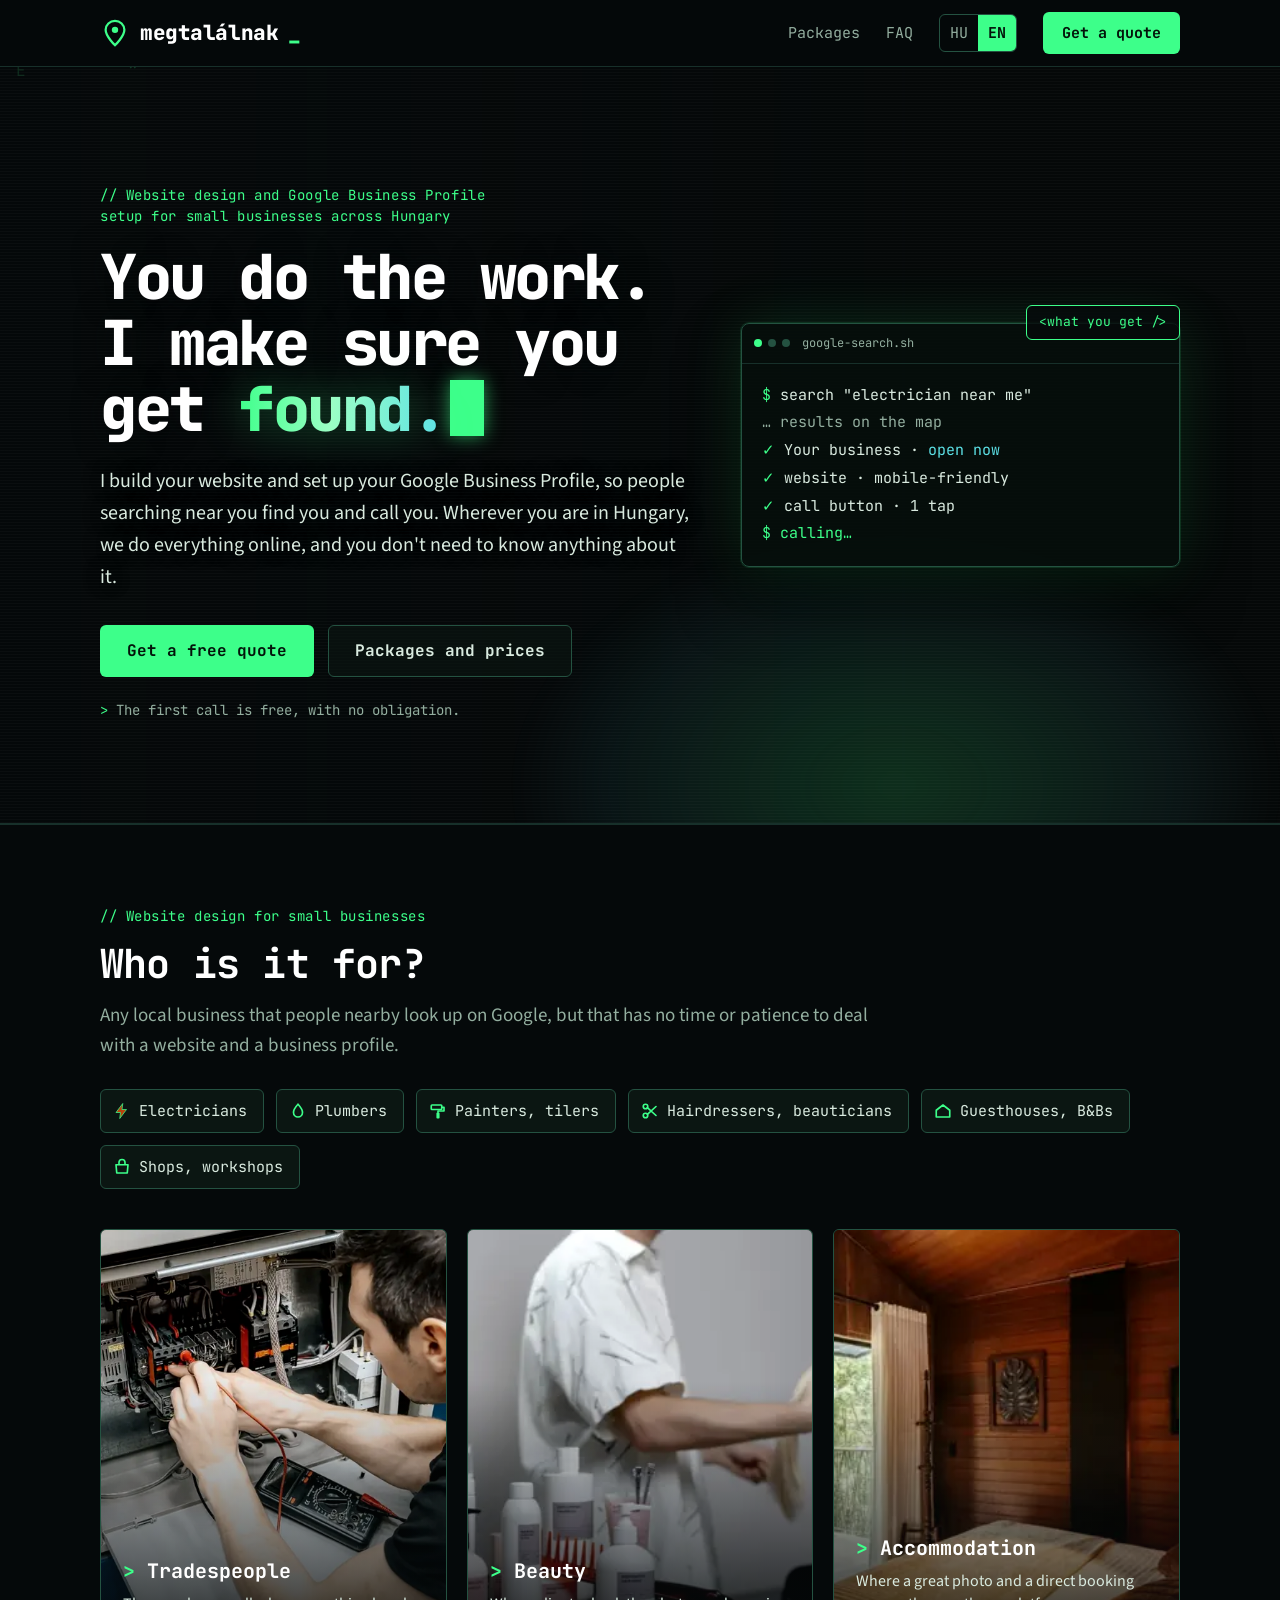
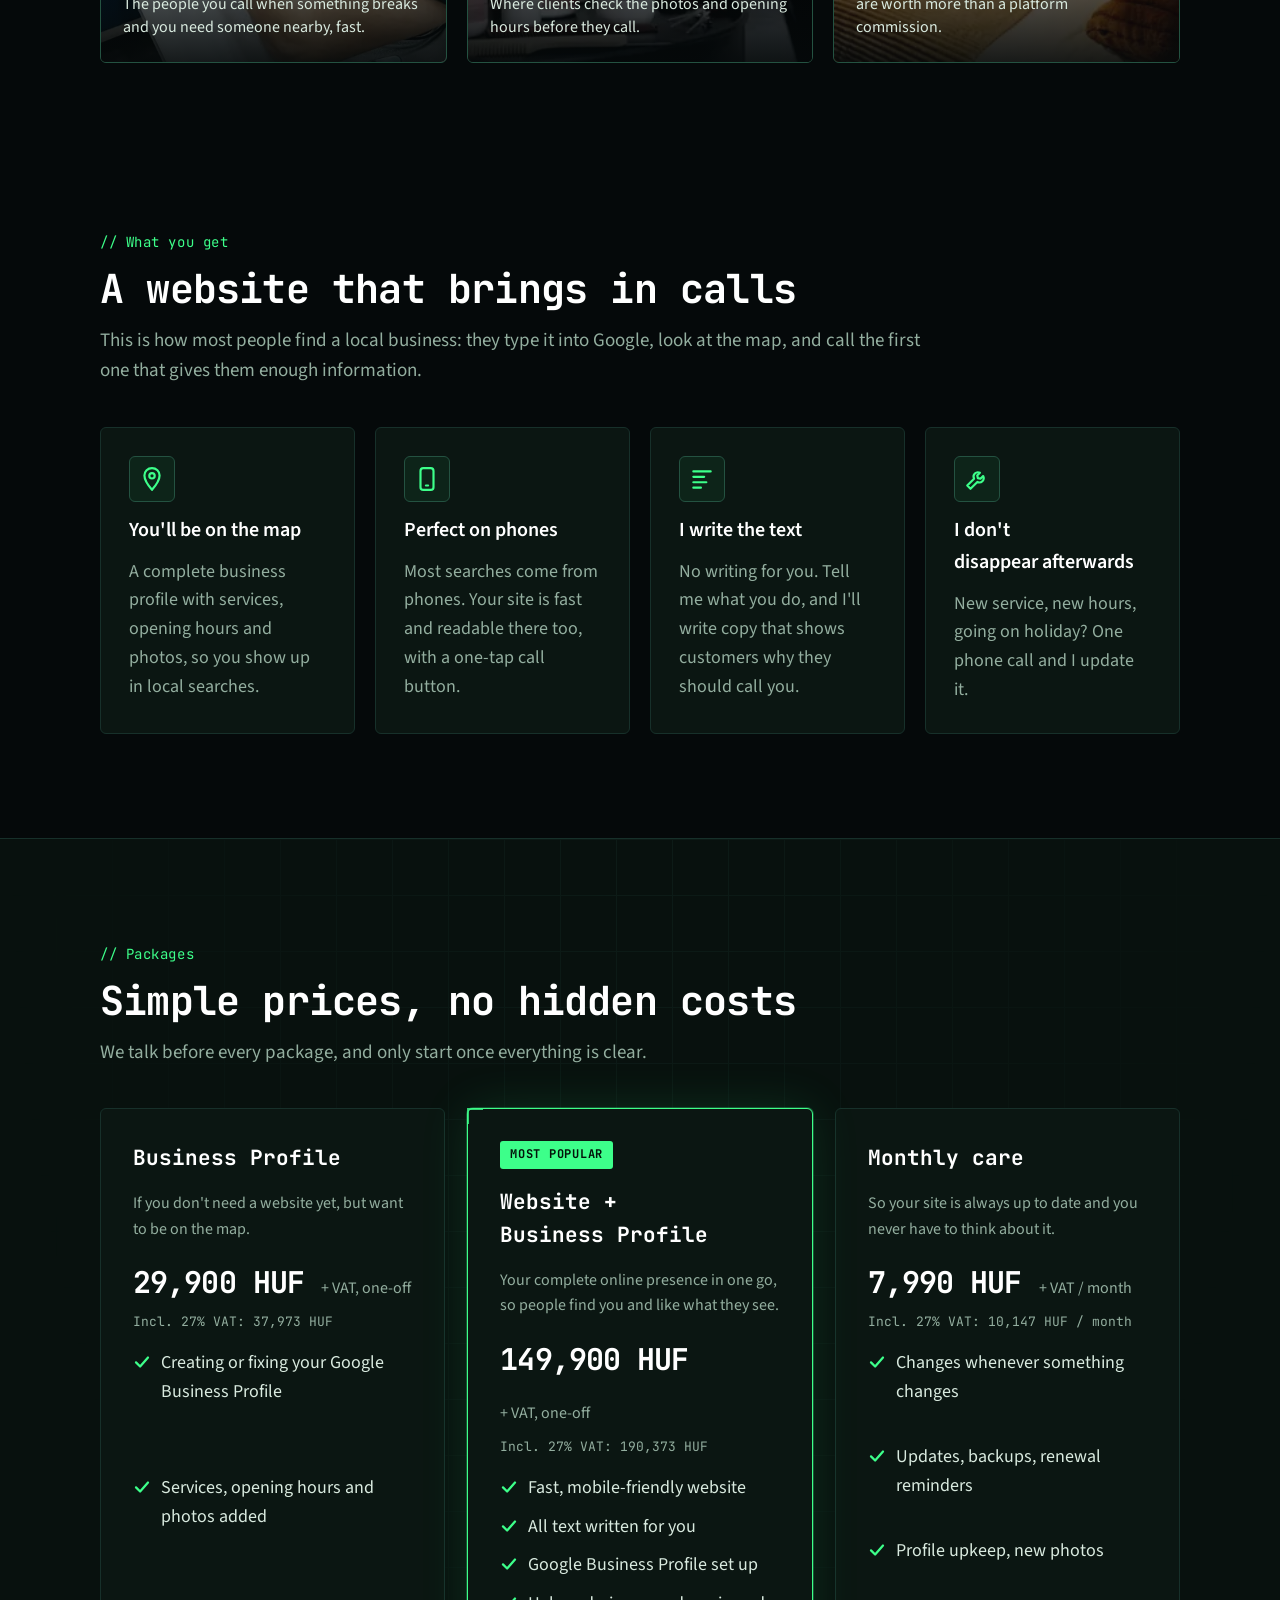
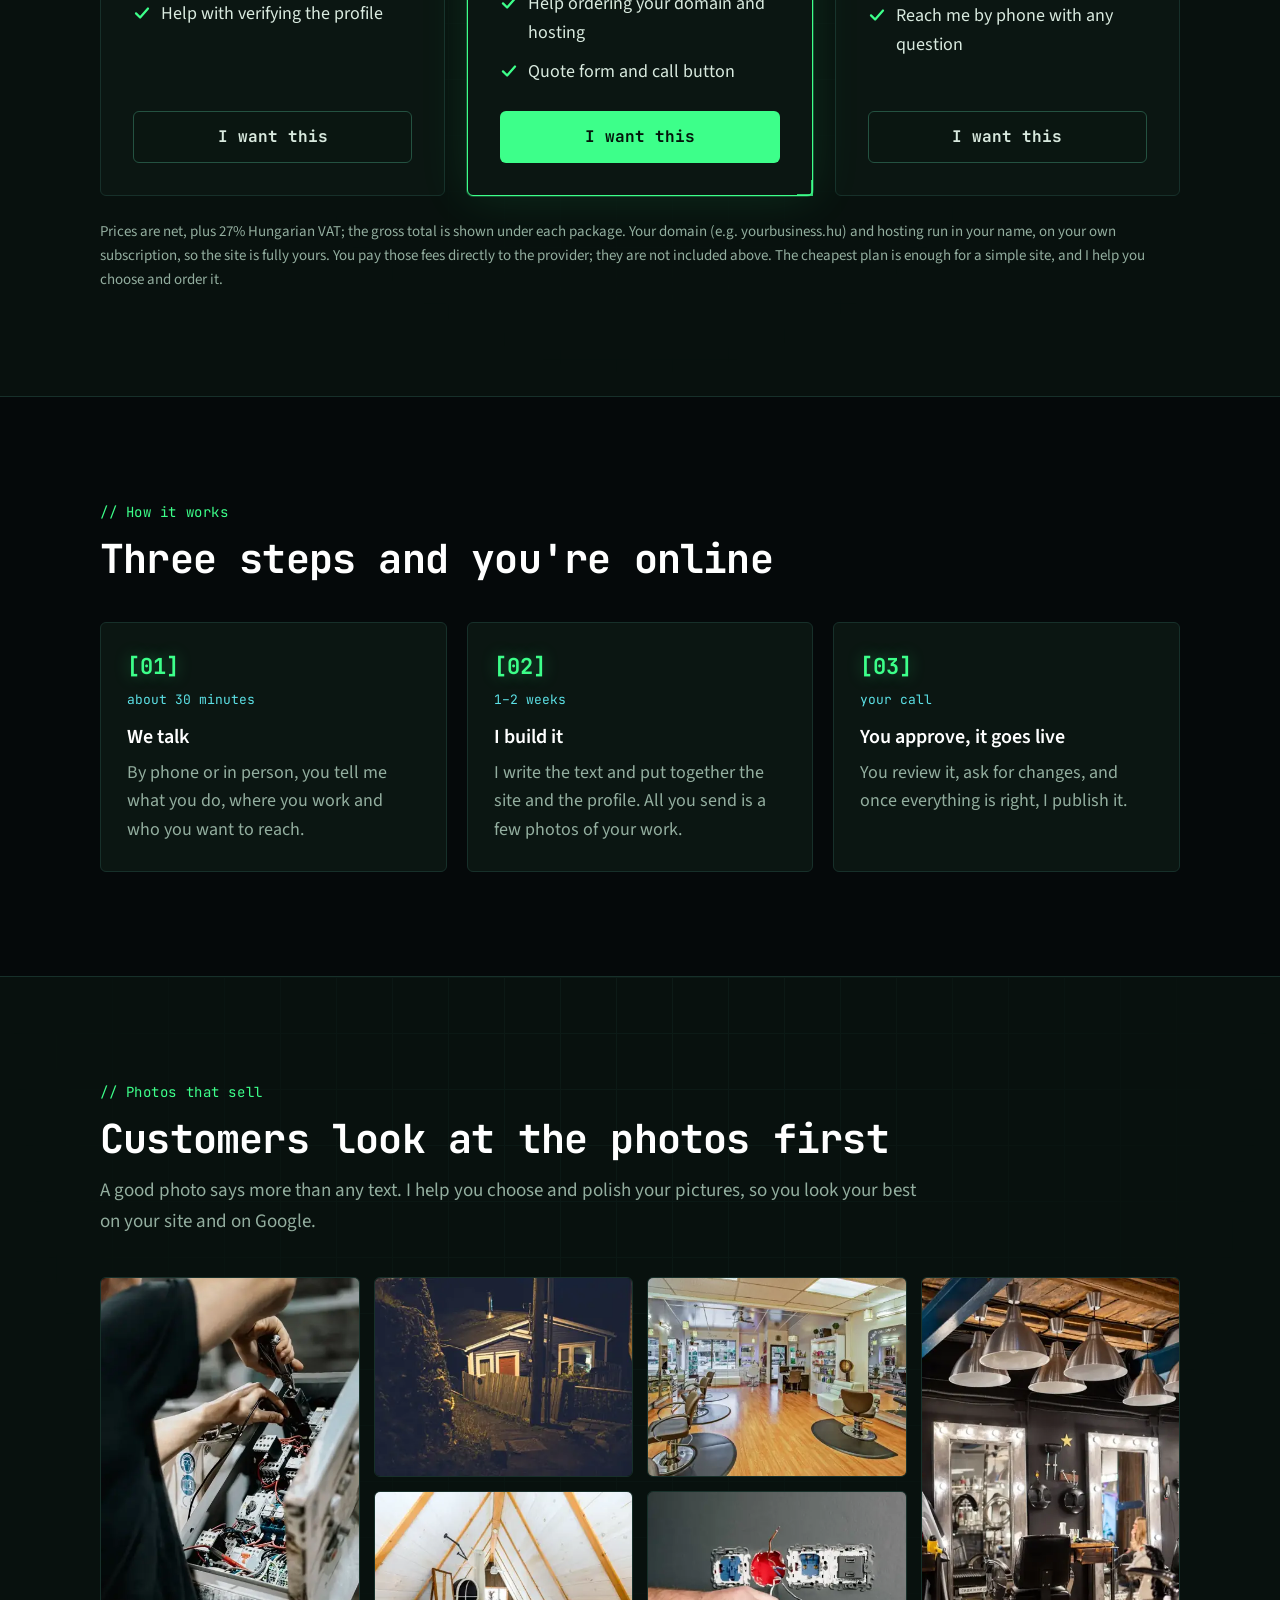
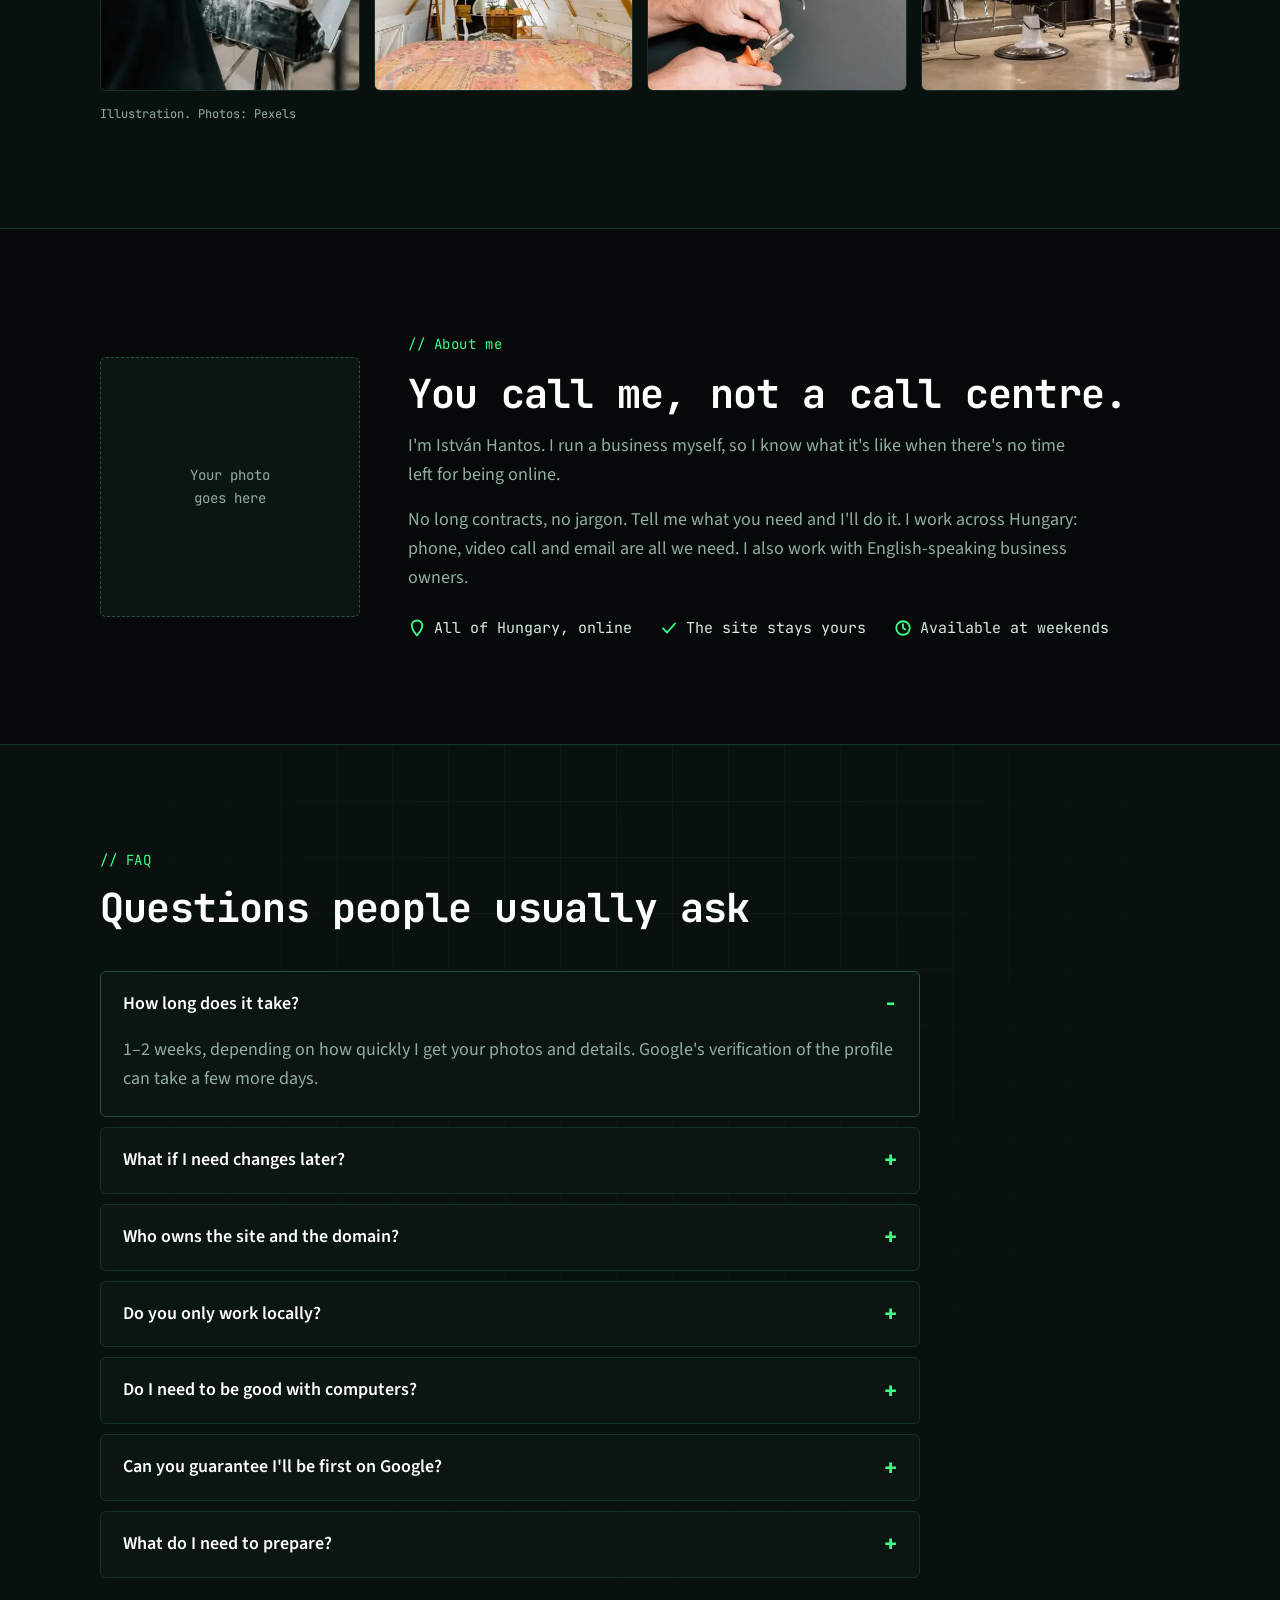
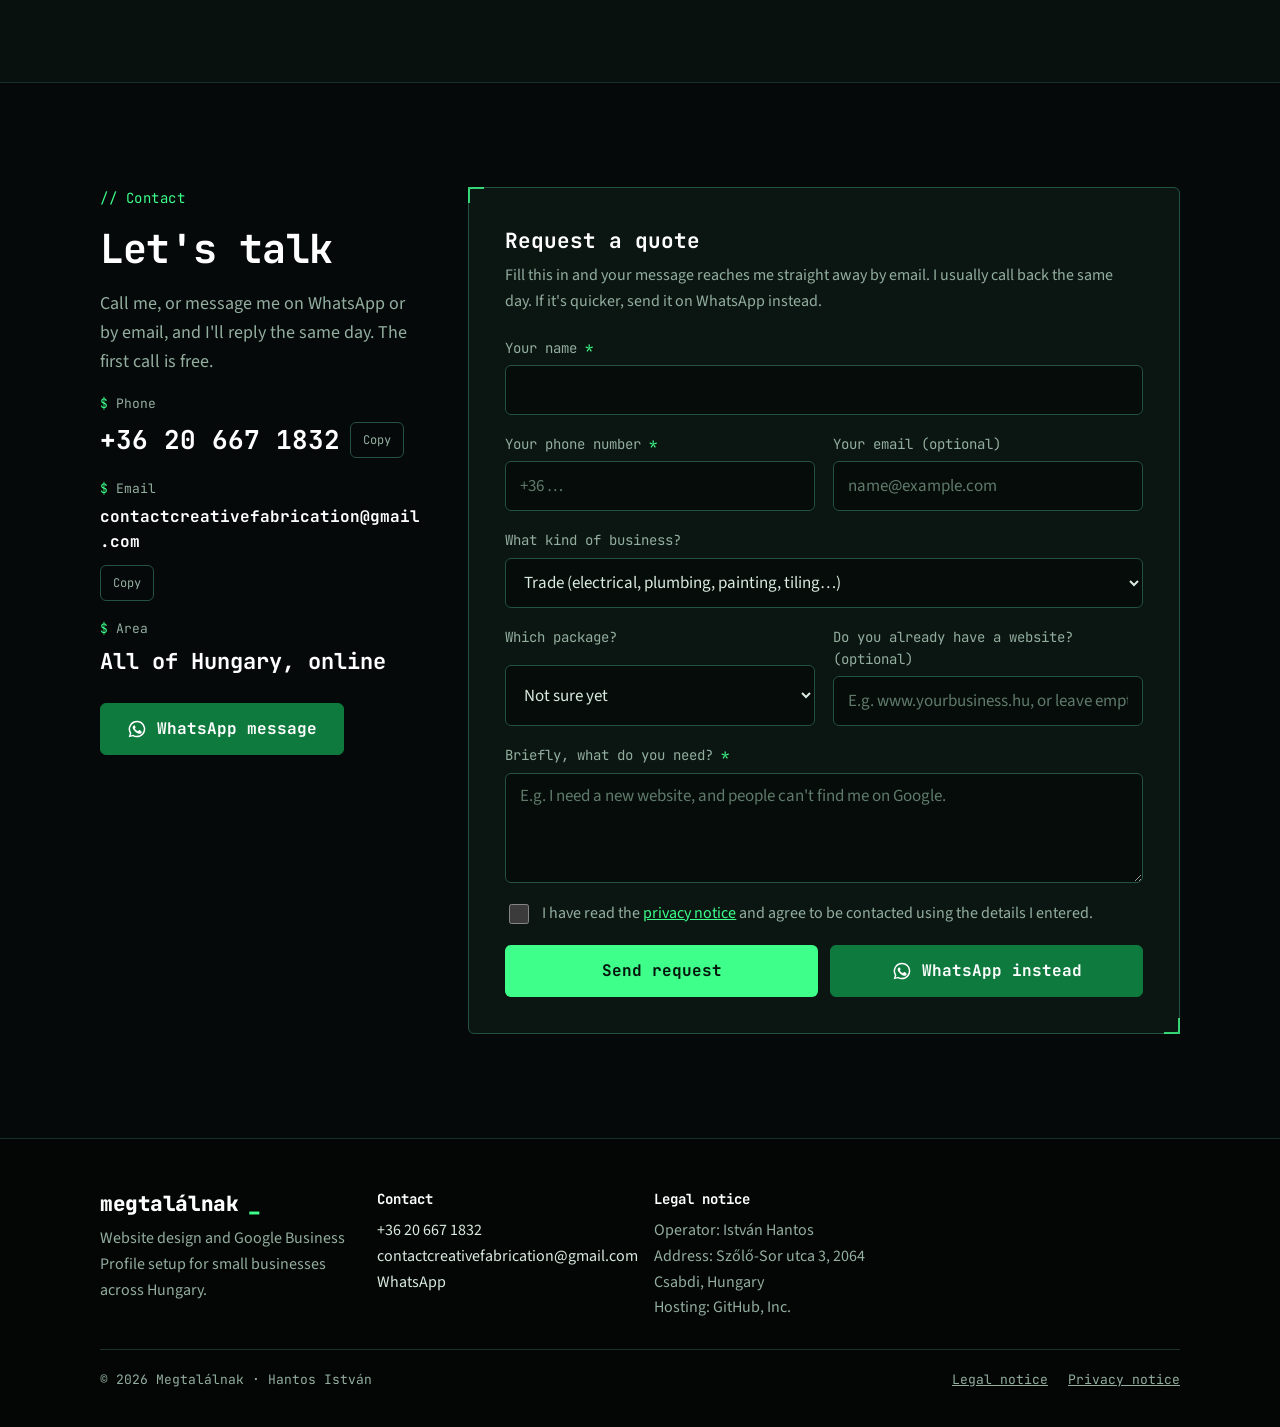
==== commit fed90736: "Űrlap javítás Co-Authored-By: Claude Opus 5.5 <noreply@anthropic.com>" ====
--- a/en/index.html
+++ b/en/index.html
@@ -244,7 +244,6 @@
 </div>
 <form class="quote corner" id="ajanlat" novalidate>
 <div class="qhead"><h3>Request a quote</h3><p>Fill this in and your message reaches me straight away by email. I usually call back the same day. If it's quicker, send it on WhatsApp instead.</p></div>
-<input type="text" name="_honey" class="hp" tabindex="-1" autocomplete="off" aria-hidden="true">
 <div class="field"><label for="f-nev">Your name <span class="req">*</span></label><input id="f-nev" name="nev" type="text" autocomplete="name" required></div>
 <div class="two">
 <div class="field"><label for="f-tel">Your phone number <span class="req">*</span></label><input id="f-tel" name="telefon" type="tel" autocomplete="tel" required placeholder="+36 …"></div>
@@ -306,7 +305,6 @@
   function say(t,cls){msg.hidden=false;msg.className='form-msg'+(cls?' '+cls:'');msg.textContent=t}
   form.addEventListener('submit',function(e){
     e.preventDefault();var f=form.elements,clean=function(v){return String(v||'').replace(/\s+/g,' ').trim()};
-    if(f._honey.value)return;
     var d={nev:clean(f.nev.value),tel:clean(f.telefon.value),email:clean(f.email.value),tip:f.tevekenyseg.value,csomag:f.csomag.value,web:clean(f.weboldal.value),uz:String(f.uzenet.value||'').trim()};
     if(!d.nev){say(T.name);f.nev.focus();return}
     if(d.tel.replace(/\D/g,'').length<6){say(T.tel);f.telefon.focus();return}
@@ -326,9 +324,9 @@
     body[T.b]=d.tip;body[T.p]=d.csomag;if(d.web)body[T.w]=d.web;body[T.m]=d.uz;body['Page']=page;
     sendBtn.disabled=true;sendBtn.textContent=T.sending;msg.hidden=true;
     fetch('https://formsubmit.co/ajax/contactcreativefabrication@gmail.com',{method:'POST',headers:{'Content-Type':'application/json','Accept':'application/json'},body:JSON.stringify(body)})
-      .then(function(r){return r.json().then(function(j){if(!r.ok||String(j.success)!=='true')throw 0})})
+      .then(function(r){return r.json().catch(function(){return {}}).then(function(j){if(!r.ok||String(j.success)!=='true')throw (j&&j.message)||0})})
       .then(function(){form.reset();say(T.sent,'ok')})
-      .catch(function(){say(T.failed+'contactcreativefabrication@gmail.com · +36 20 667 1832','err')})
+      .catch(function(e){say((typeof e==='string'?e+' — ':'')+T.failed+'contactcreativefabrication@gmail.com · +36 20 667 1832','err')})
       .then(function(){sendBtn.disabled=false;sendBtn.textContent=sendLabel});
   });
 })();
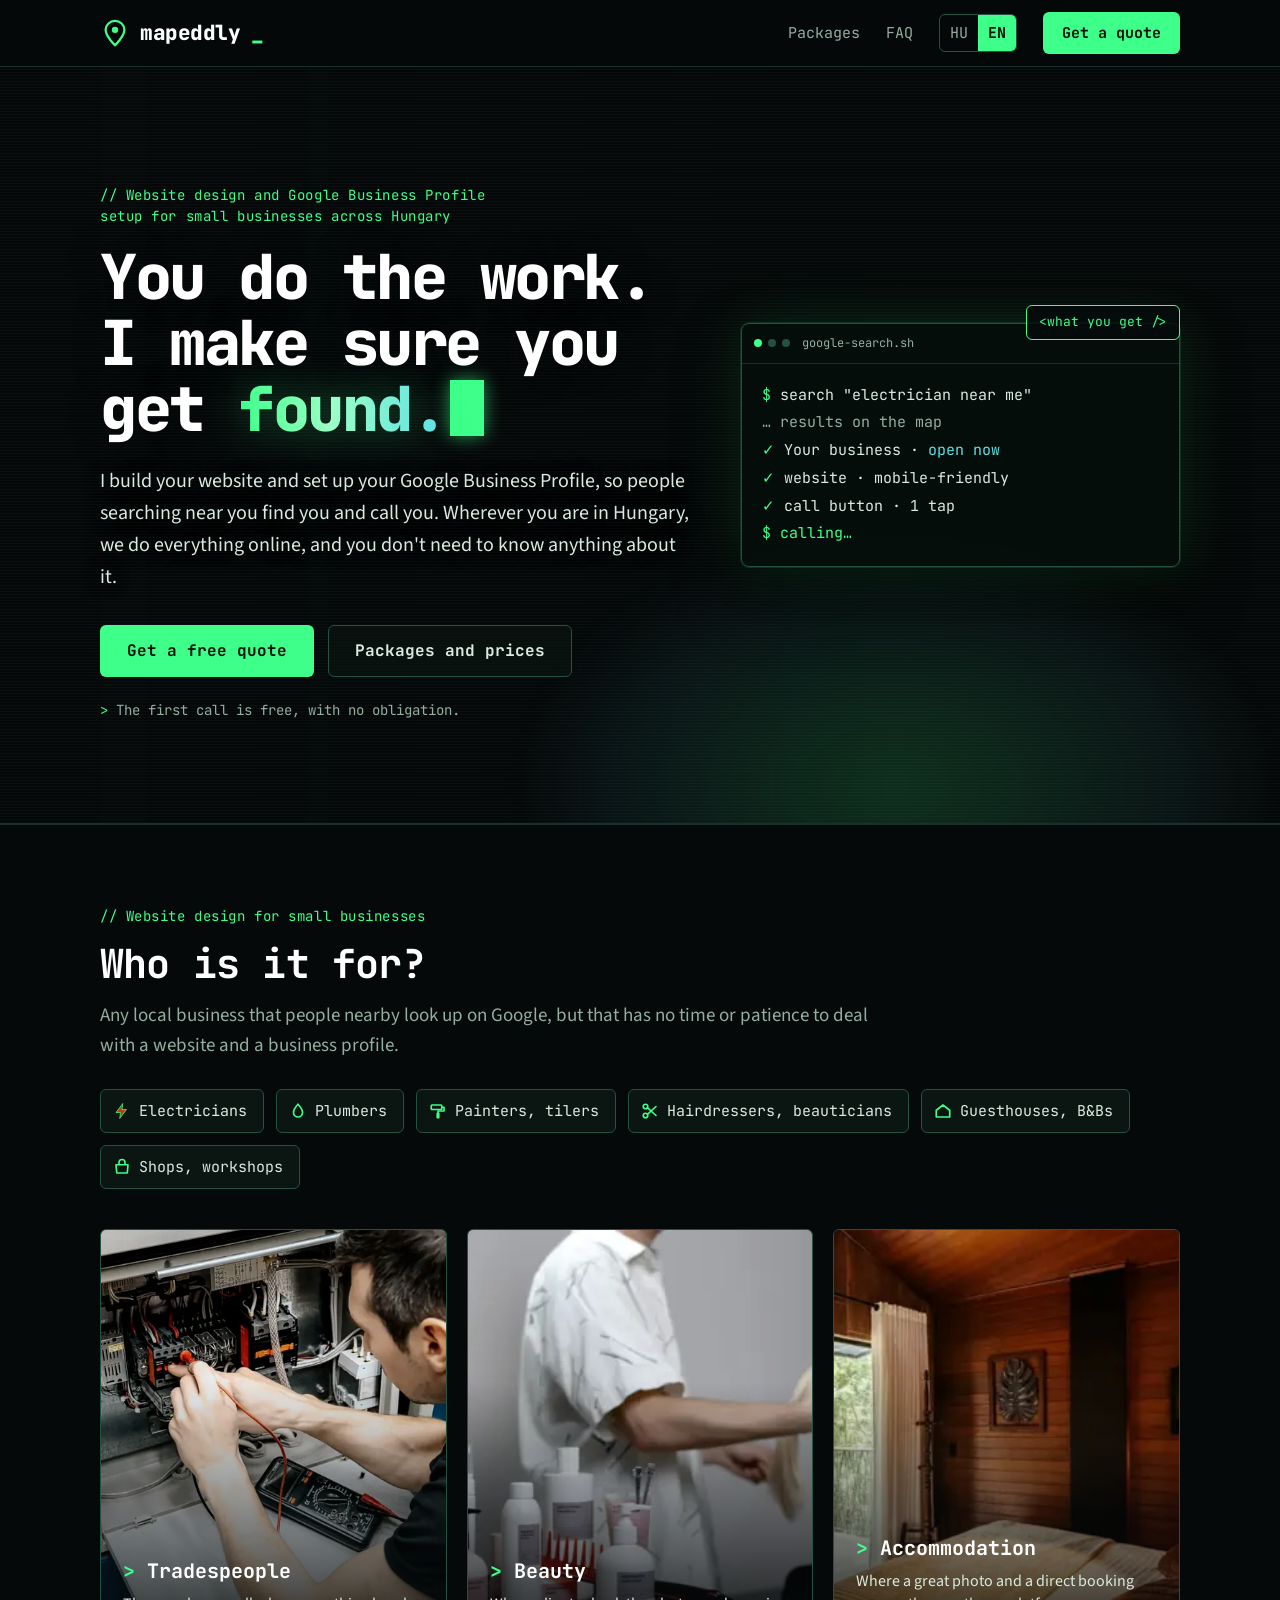
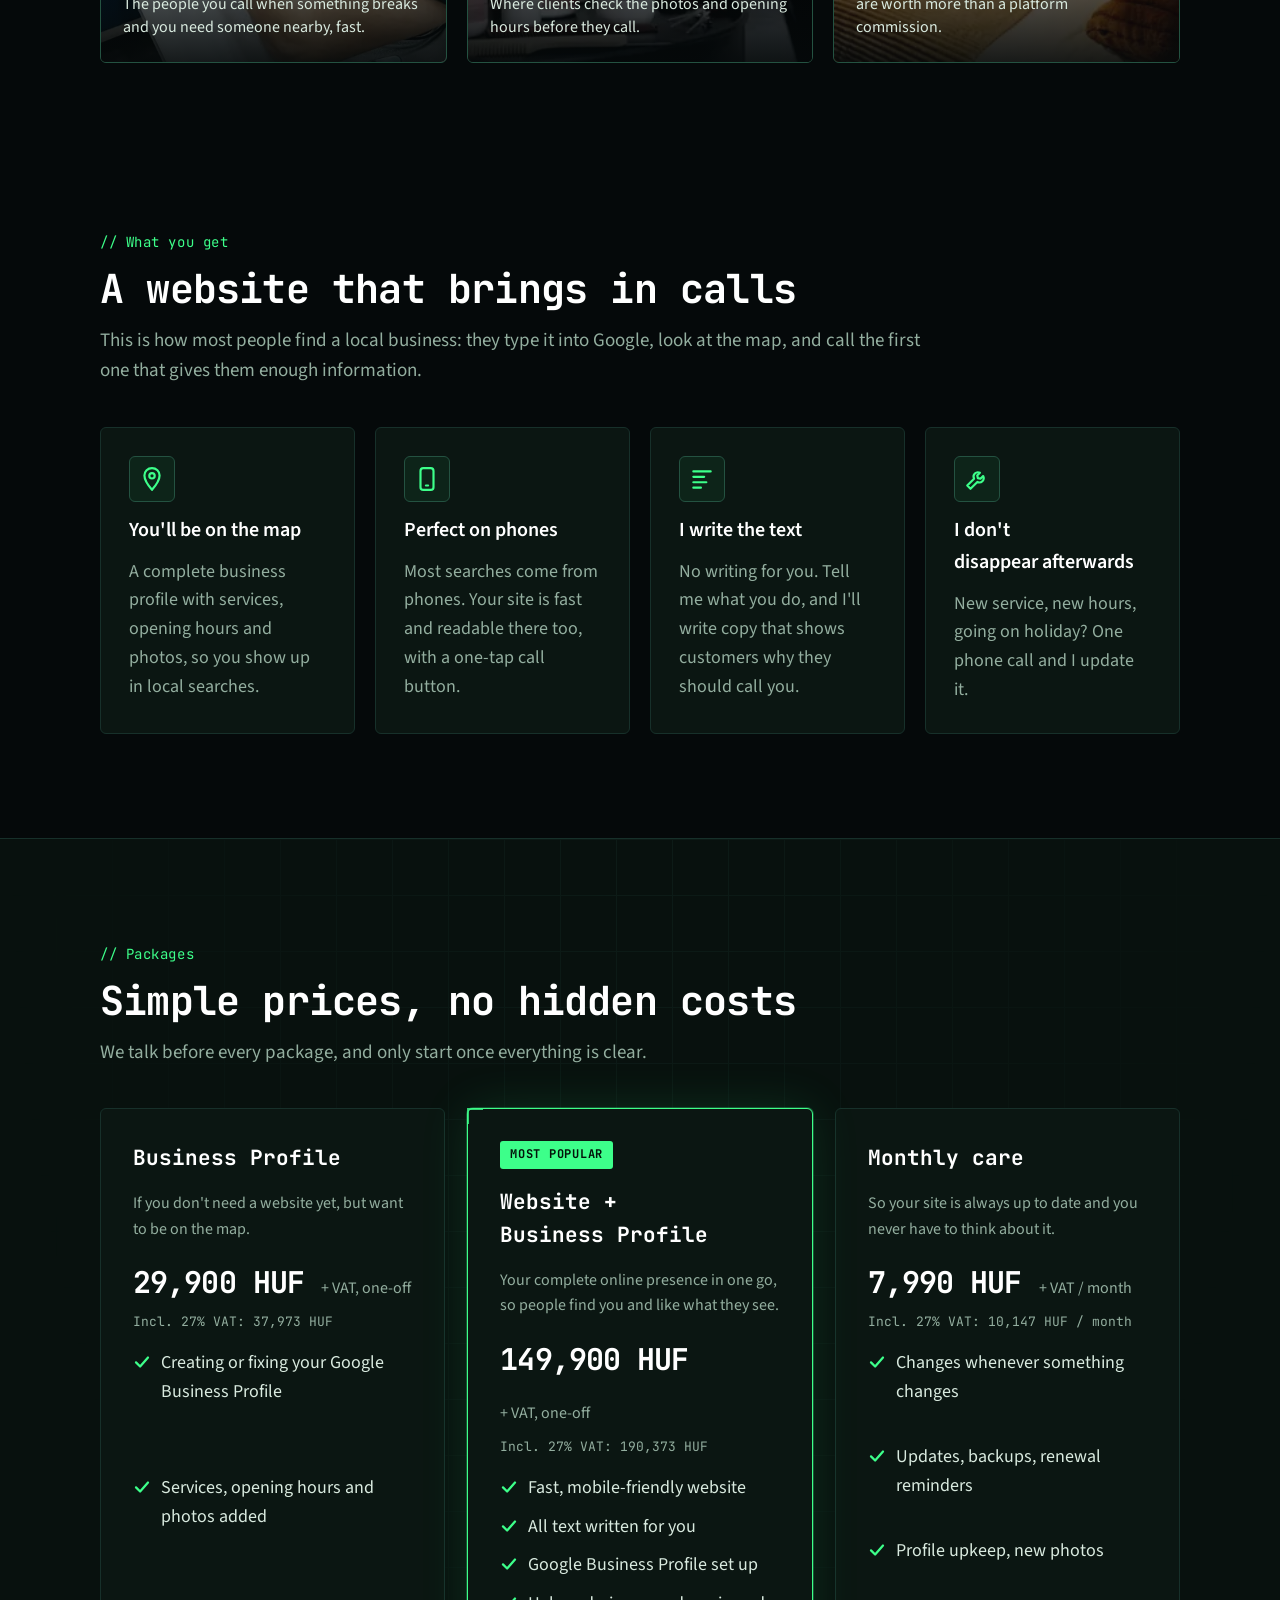
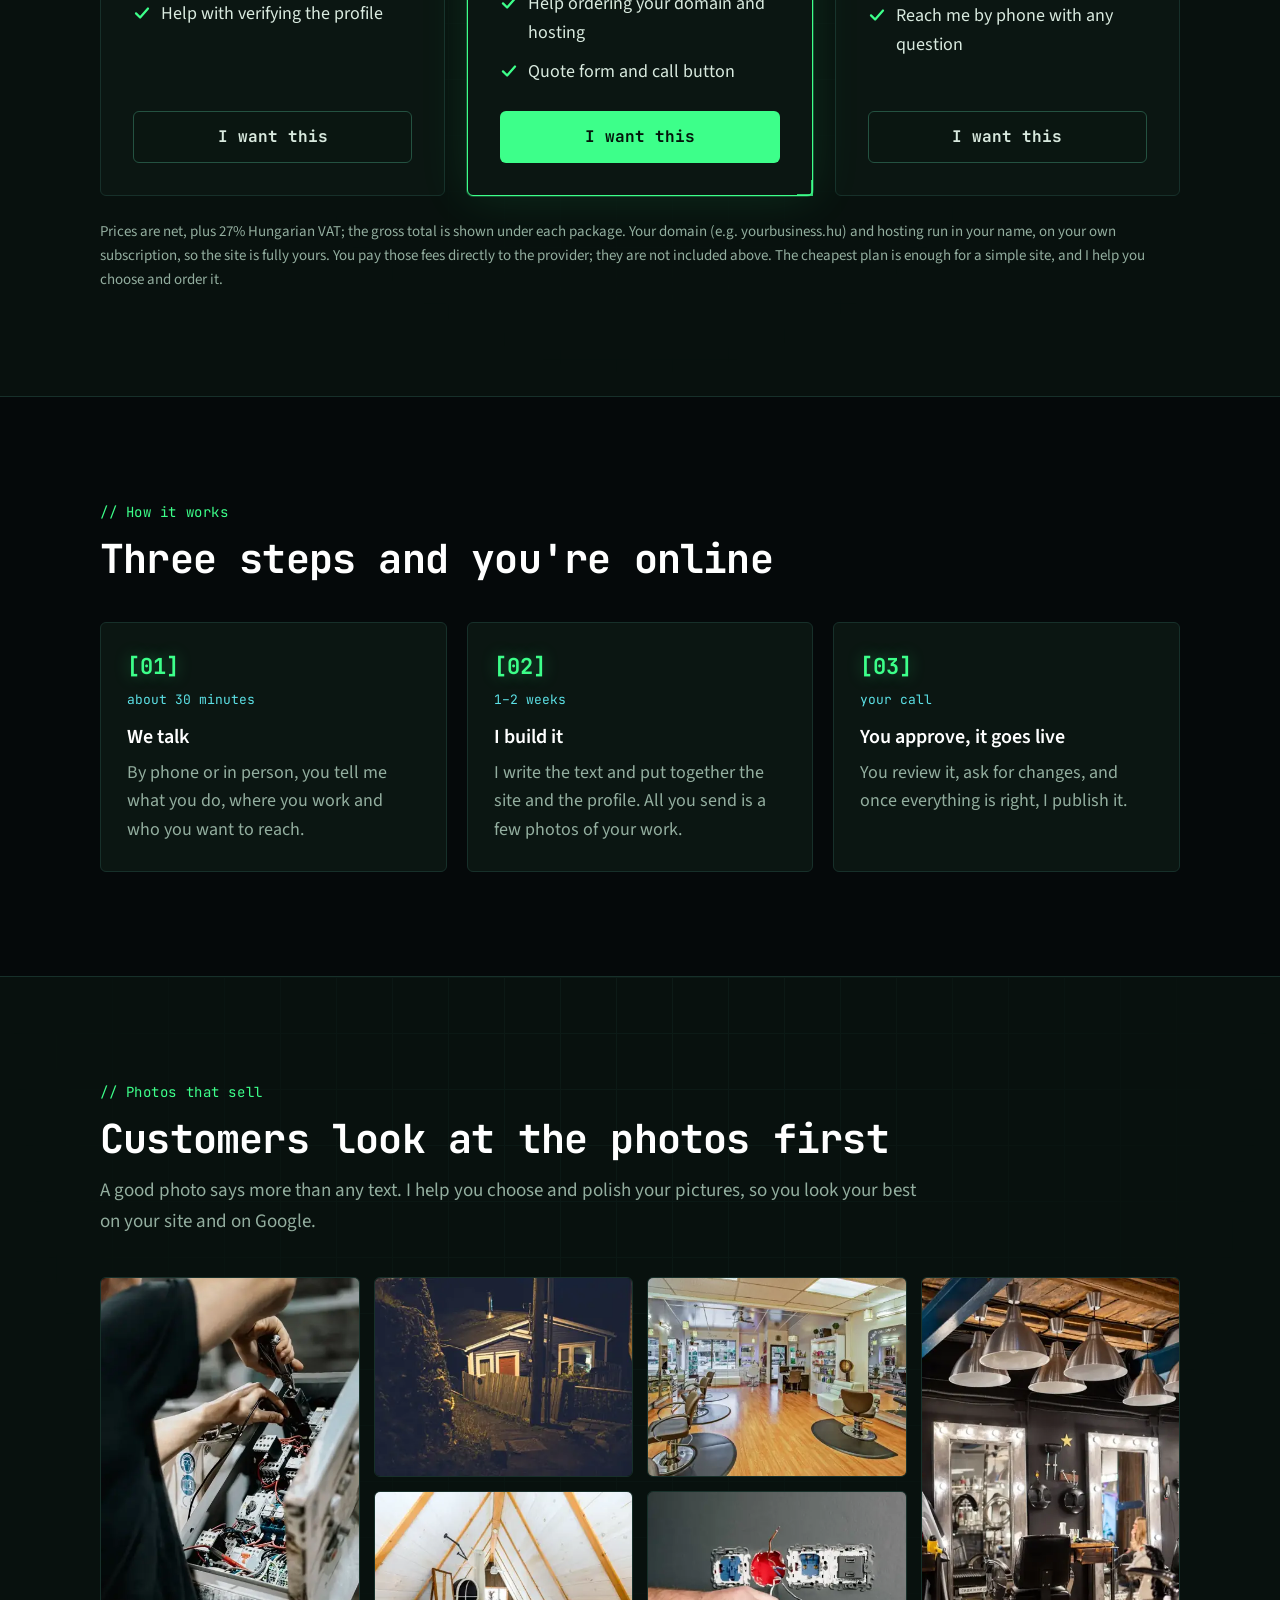
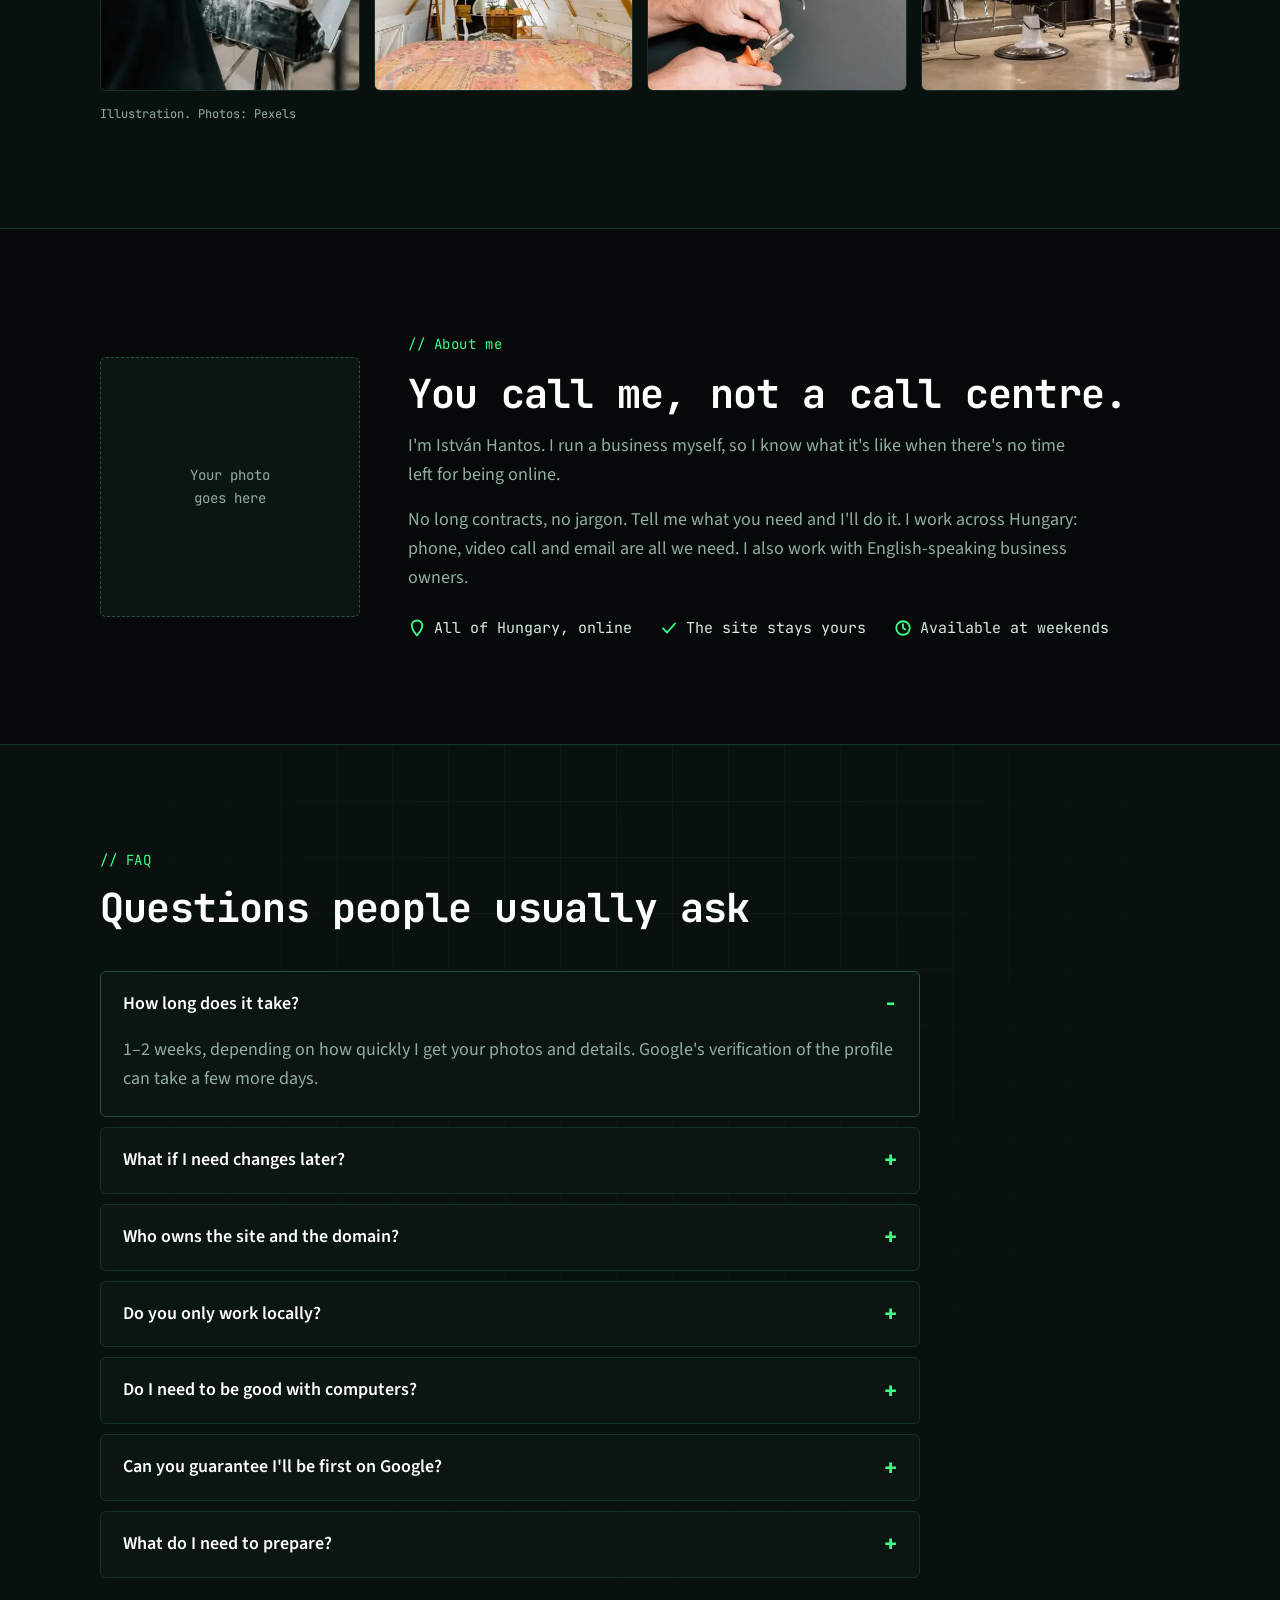
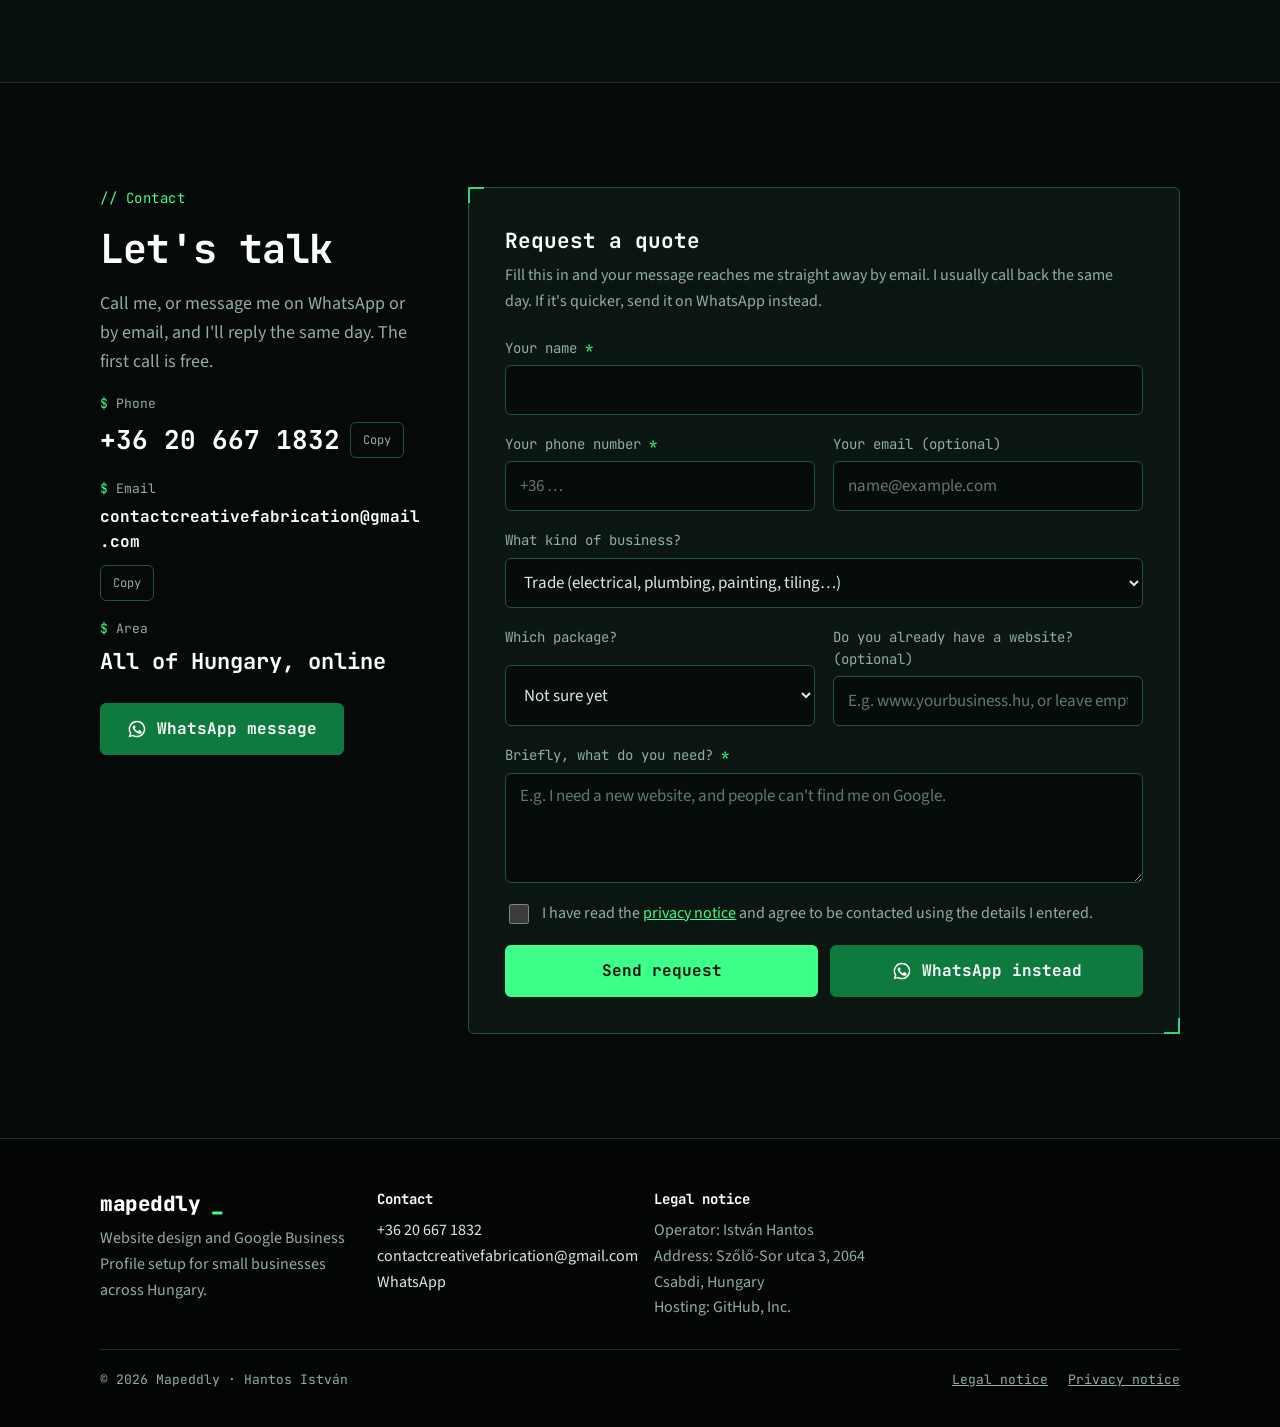
==== commit 6356b6c2: "Átállás mapeddly.com domainre Co-Authored-By: Claude Opus 5.5 <noreply@anthropic.com>" ====
--- a/en/index.html
+++ b/en/index.html
@@ -3,21 +3,21 @@
 <head>
 <meta charset="utf-8">
 <meta name="viewport" content="width=device-width, initial-scale=1, viewport-fit=cover">
-<title>Small Business Website Design in Hungary | Megtalálnak</title>
+<title>Small Business Website Design in Hungary | Mapeddly</title>
 <meta name="description" content="Website design for small businesses anywhere in Hungary: fast, mobile-friendly websites, Google Business Profile setup and monthly care. Get a free quote.">
 <meta property="og:type" content="website">
-<meta property="og:title" content="Small Business Website Design in Hungary | Megtalálnak">
+<meta property="og:title" content="Small Business Website Design in Hungary | Mapeddly">
 <meta property="og:description" content="You do the work. I make sure you get found.">
-<meta property="og:url" content="https://techmoon7.github.io/megtalalnak/en/">
-<meta property="og:image" content="https://techmoon7.github.io/megtalalnak/assets/img/og-image.png">
+<meta property="og:url" content="https://mapeddly.com/en/">
+<meta property="og:image" content="https://mapeddly.com/assets/img/og-image.png">
 <meta property="og:image:width" content="1200">
 <meta property="og:image:height" content="630">
 <meta name="twitter:card" content="summary_large_image">
 <meta property="og:locale" content="en_GB">
-<link rel="canonical" href="https://techmoon7.github.io/megtalalnak/en/">
-<link rel="alternate" hreflang="hu" href="https://techmoon7.github.io/megtalalnak/">
-<link rel="alternate" hreflang="en" href="https://techmoon7.github.io/megtalalnak/en/">
-<link rel="alternate" hreflang="x-default" href="https://techmoon7.github.io/megtalalnak/">
+<link rel="canonical" href="https://mapeddly.com/en/">
+<link rel="alternate" hreflang="hu" href="https://mapeddly.com/">
+<link rel="alternate" hreflang="en" href="https://mapeddly.com/en/">
+<link rel="alternate" hreflang="x-default" href="https://mapeddly.com/">
 <link rel="apple-touch-icon" href="../assets/img/apple-touch-icon.png">
 <link rel="icon" href="../assets/img/favicon.svg" type="image/svg+xml">
 <link rel="preload" href="../assets/fonts/jetbrains-mono-latin-800-normal.woff2" as="font" type="font/woff2" crossorigin>
@@ -25,7 +25,7 @@
 <link rel="stylesheet" href="../assets/fonts/fonts.css">
 <link rel="stylesheet" href="../assets/css/style.css">
 <script type="application/ld+json">
-{"@context":"https://schema.org","@type":"ProfessionalService","name":"Megtalálnak","founder":{"@type":"Person","name":"Hantos István"},"description":"Website design and Google Business Profile setup for small businesses across Hungary.","telephone":"+36 20 667 1832","email":"contactcreativefabrication@gmail.com","areaServed":{"@type":"Country","name":"Hungary"},"serviceType":["Website design","Google Business Profile setup","Website maintenance"],"image":"https://techmoon7.github.io/megtalalnak/assets/img/og-image.png","url":"https://techmoon7.github.io/megtalalnak/en/"}
+{"@context":"https://schema.org","@type":"ProfessionalService","name":"Mapeddly","founder":{"@type":"Person","name":"Hantos István"},"description":"Website design and Google Business Profile setup for small businesses across Hungary.","telephone":"+36 20 667 1832","email":"contactcreativefabrication@gmail.com","areaServed":{"@type":"Country","name":"Hungary"},"serviceType":["Website design","Google Business Profile setup","Website maintenance"],"image":"https://mapeddly.com/assets/img/og-image.png","url":"https://mapeddly.com/en/"}
 </script>
 </head>
 <body>
@@ -33,9 +33,9 @@
 
 <header class="top">
 <div class="wrap">
-<a class="brand" href="#tartalom" aria-label="Megtalálnak – top of page">
+<a class="brand" href="#tartalom" aria-label="Mapeddly – top of page">
 <svg aria-hidden="true" width="30" height="30" viewBox="0 0 32 32"><path d="M16 3c-5.5 0-10 4.3-10 9.6C6 19.6 16 29 16 29s10-9.4 10-16.4C26 7.3 21.5 3 16 3z" fill="none" stroke="#3DFF8A" stroke-width="2.4"></path><circle cx="16" cy="12.6" r="3.4" fill="#3DFF8A"></circle></svg>
-megtalálnak<span class="dot">_</span></a>
+mapeddly<span class="dot">_</span></a>
 <nav class="nav" aria-label="Main menu">
 <a href="#csomagok">Packages</a>
 <a href="#gyik">FAQ</a>
@@ -266,10 +266,10 @@
 
 <footer class="foot">
 <div class="wrap">
-<div><a class="brand" href="#tartalom">megtalálnak<span class="dot">_</span></a><p>Website design and Google Business Profile setup for small businesses across Hungary.</p></div>
+<div><a class="brand" href="#tartalom">mapeddly<span class="dot">_</span></a><p>Website design and Google Business Profile setup for small businesses across Hungary.</p></div>
 <div><strong>Contact</strong><p><a href="tel:+36206671832">+36 20 667 1832</a><br><a href="mailto:contactcreativefabrication@gmail.com">contactcreativefabrication@gmail.com</a><br><a href="https://wa.me/36206671832" target="_blank" rel="noopener">WhatsApp</a></p></div>
 <div><strong>Legal notice</strong><p>Operator: István Hantos<br>Address: Szőlő-Sor utca 3, 2064 Csabdi, Hungary<br>Hosting: GitHub, Inc.</p></div>
-<div class="legal"><span>© 2026 Megtalálnak · Hantos István</span><span class="legal-links"><a href="imprint.html">Legal notice</a><a href="privacy.html">Privacy notice</a></span></div>
+<div class="legal"><span>© 2026 Mapeddly · Hantos István</span><span class="legal-links"><a href="imprint.html">Legal notice</a><a href="privacy.html">Privacy notice</a></span></div>
 </div>
 </footer>
 
@@ -278,7 +278,7 @@
 <script>
 (function(){
   var c=document.getElementById('rain');if(!c||!c.getContext)return;
-  var x=c.getContext('2d'),chars='01アイウエオカキクケコサシスセソ<>/{}=+*ÁÉŐŰMEGTALÁLNAK'.split(''),fs=16,cols,drops,w,h;
+  var x=c.getContext('2d'),chars='01アイウエオカキクケコサシスセソ<>/{}=+*ÁÉŐŰMAPEDDLY'.split(''),fs=16,cols,drops,w,h;
   function size(){var r=c.getBoundingClientRect(),d=Math.min(window.devicePixelRatio||1,2);w=r.width;h=r.height;c.width=w*d;c.height=h*d;x.setTransform(d,0,0,d,0,0);cols=Math.ceil(w/fs);drops=[];for(var i=0;i<cols;i++)drops[i]=Math.random()*-h/fs;x.fillStyle='#05090A';x.fillRect(0,0,w,h)}
   function frame(){x.fillStyle='rgba(5,9,10,0.06)';x.fillRect(0,0,w,h);x.font=fs+'px "JetBrains Mono",monospace';
     for(var i=0;i<cols;i++){var ch=chars[(Math.random()*chars.length)|0],y=drops[i]*fs;
@@ -299,7 +299,7 @@
     if(navigator.clipboard)navigator.clipboard.writeText(t).then(done,function(){});
   })});
   var form=document.getElementById('ajanlat'),msg=document.getElementById('f-msg');if(!form)return;
-  var T={name:'Please enter your name.',tel:'Please enter your phone number so I can call you back.',mail:"This email address doesn't look right.",msg:'Please write a few words about what you need.',ok:'Please accept the privacy notice to continue.',opening:"WhatsApp opened with your message ready. If it didn't open, write to me directly: ",sending:'Sending…',sent:"Thank you, I got your message! I'll be in touch soon.",failed:'Sending failed. Try WhatsApp, or write to me directly: ',hello:"Hi! I'd like a quote, via the megtalalnak site.",n:'Name',ph:'Phone',em:'Email',b:'Business type',p:'Package',w:'Current website',m:'Message',subj:'Quote request – website'};
+  var T={name:'Please enter your name.',tel:'Please enter your phone number so I can call you back.',mail:"This email address doesn't look right.",msg:'Please write a few words about what you need.',ok:'Please accept the privacy notice to continue.',opening:"WhatsApp opened with your message ready. If it didn't open, write to me directly: ",sending:'Sending…',sent:"Thank you, I got your message! I'll be in touch soon.",failed:'Sending failed. Try WhatsApp, or write to me directly: ',hello:"Hi! I'd like a quote, via mapeddly.com.",n:'Name',ph:'Phone',em:'Email',b:'Business type',p:'Package',w:'Current website',m:'Message',subj:'Quote request – website'};
   var via='send';form.querySelectorAll('[data-via]').forEach(function(b){b.addEventListener('click',function(){via=b.getAttribute('data-via')})});
   var sendBtn=form.querySelector('[data-via="send"]'),sendLabel=sendBtn.textContent;
   function say(t,cls){msg.hidden=false;msg.className='form-msg'+(cls?' '+cls:'');msg.textContent=t}
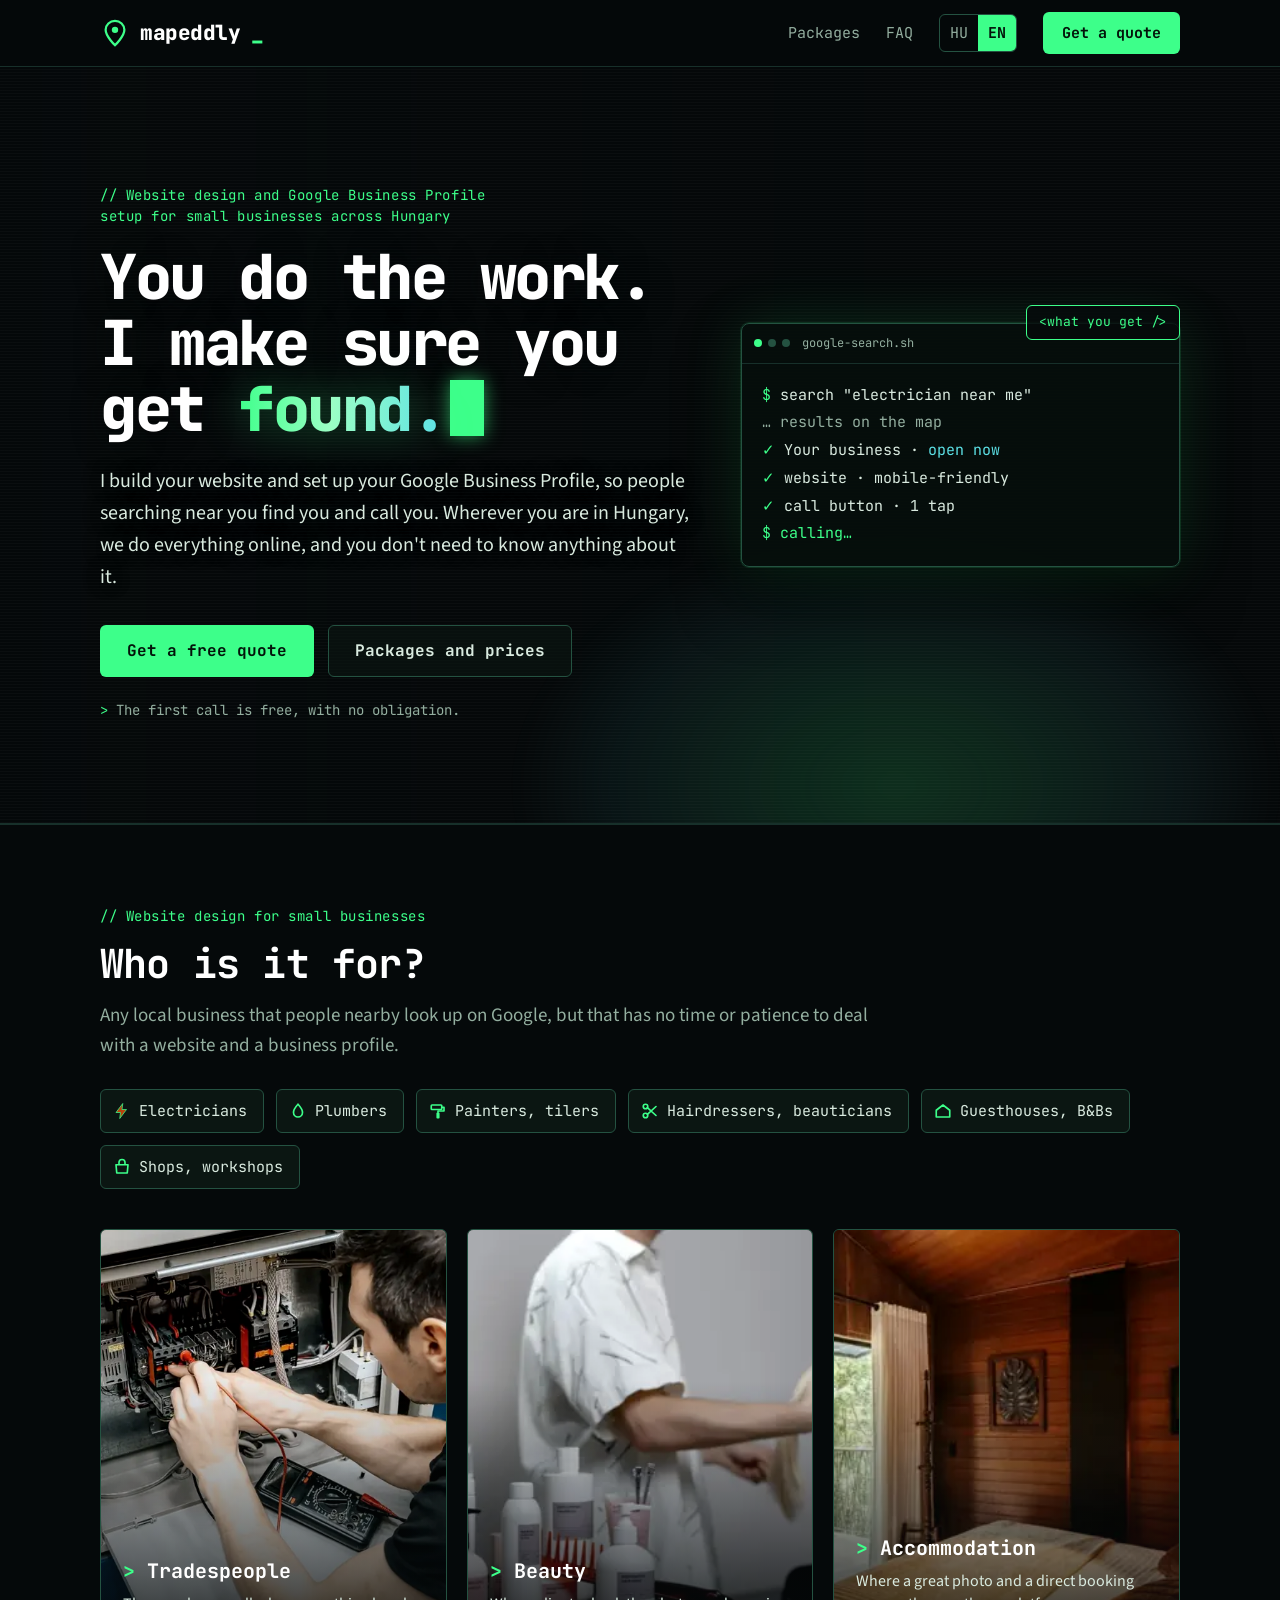
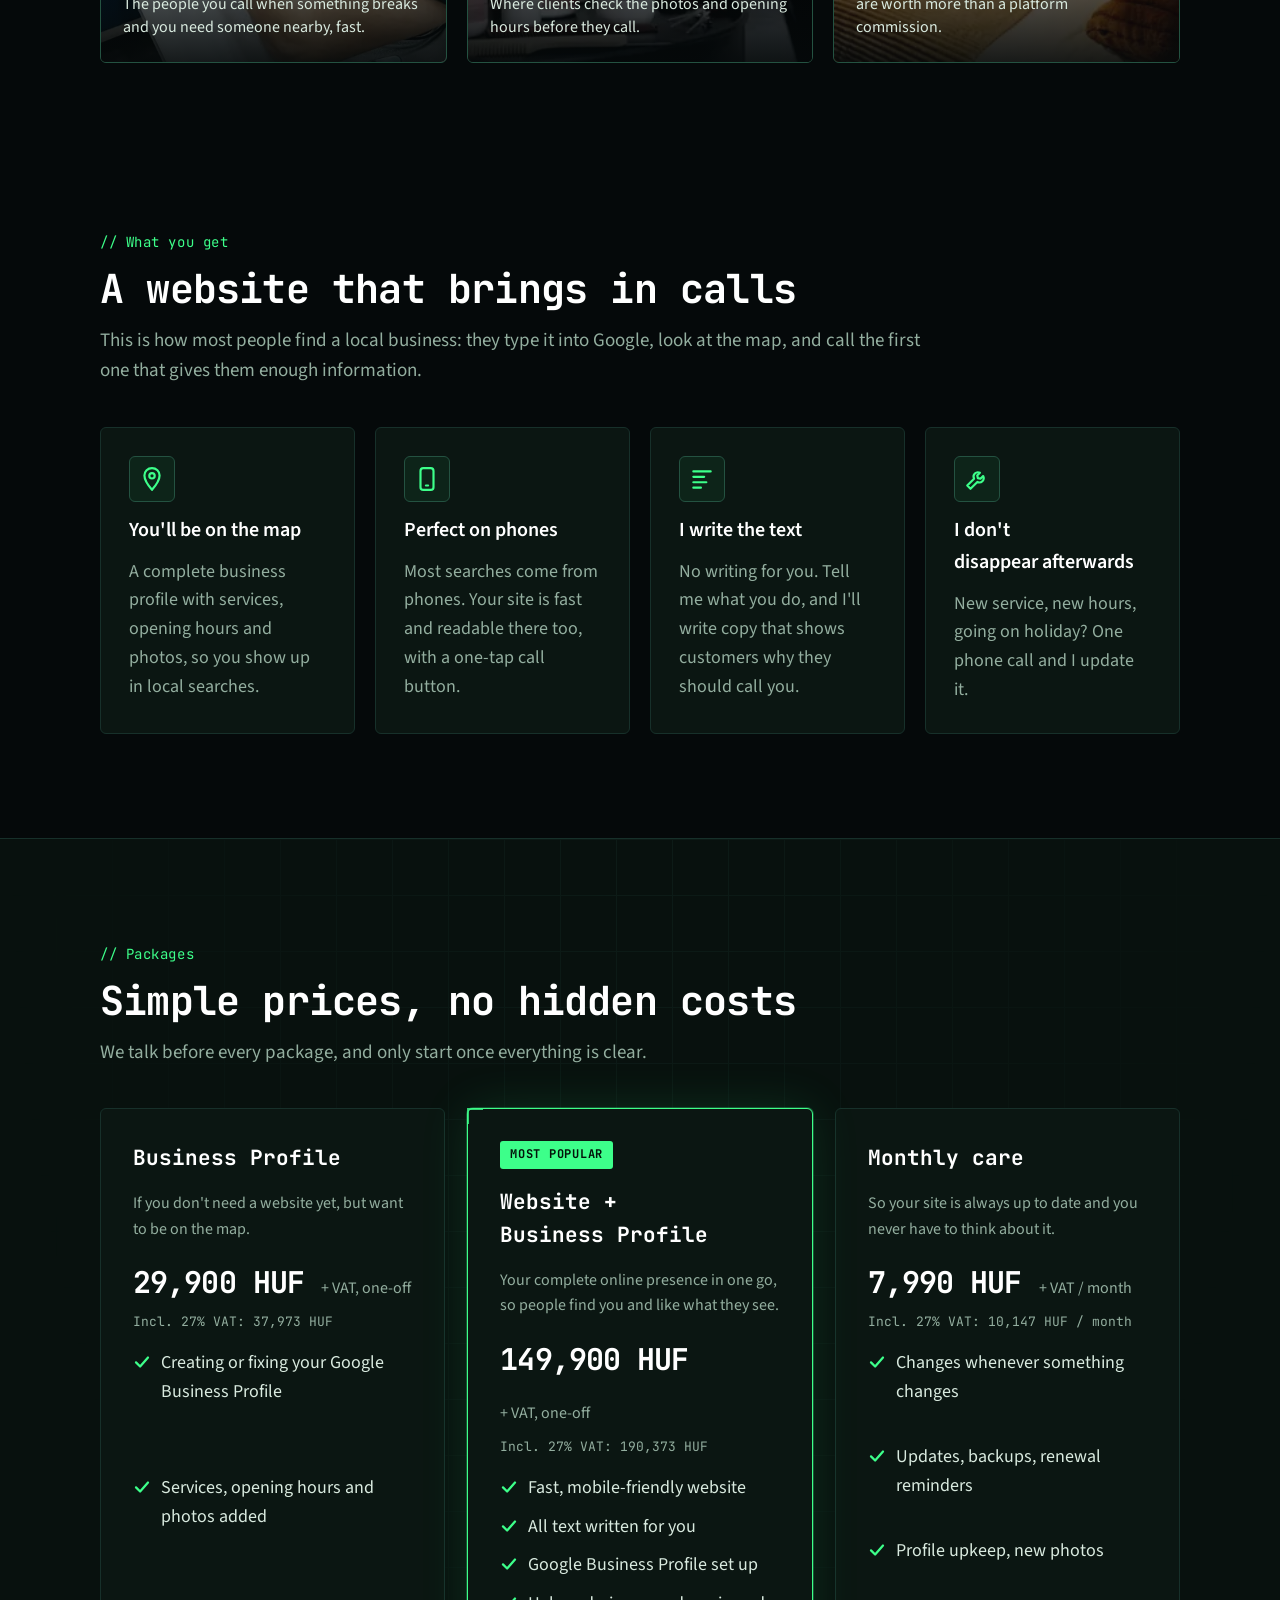
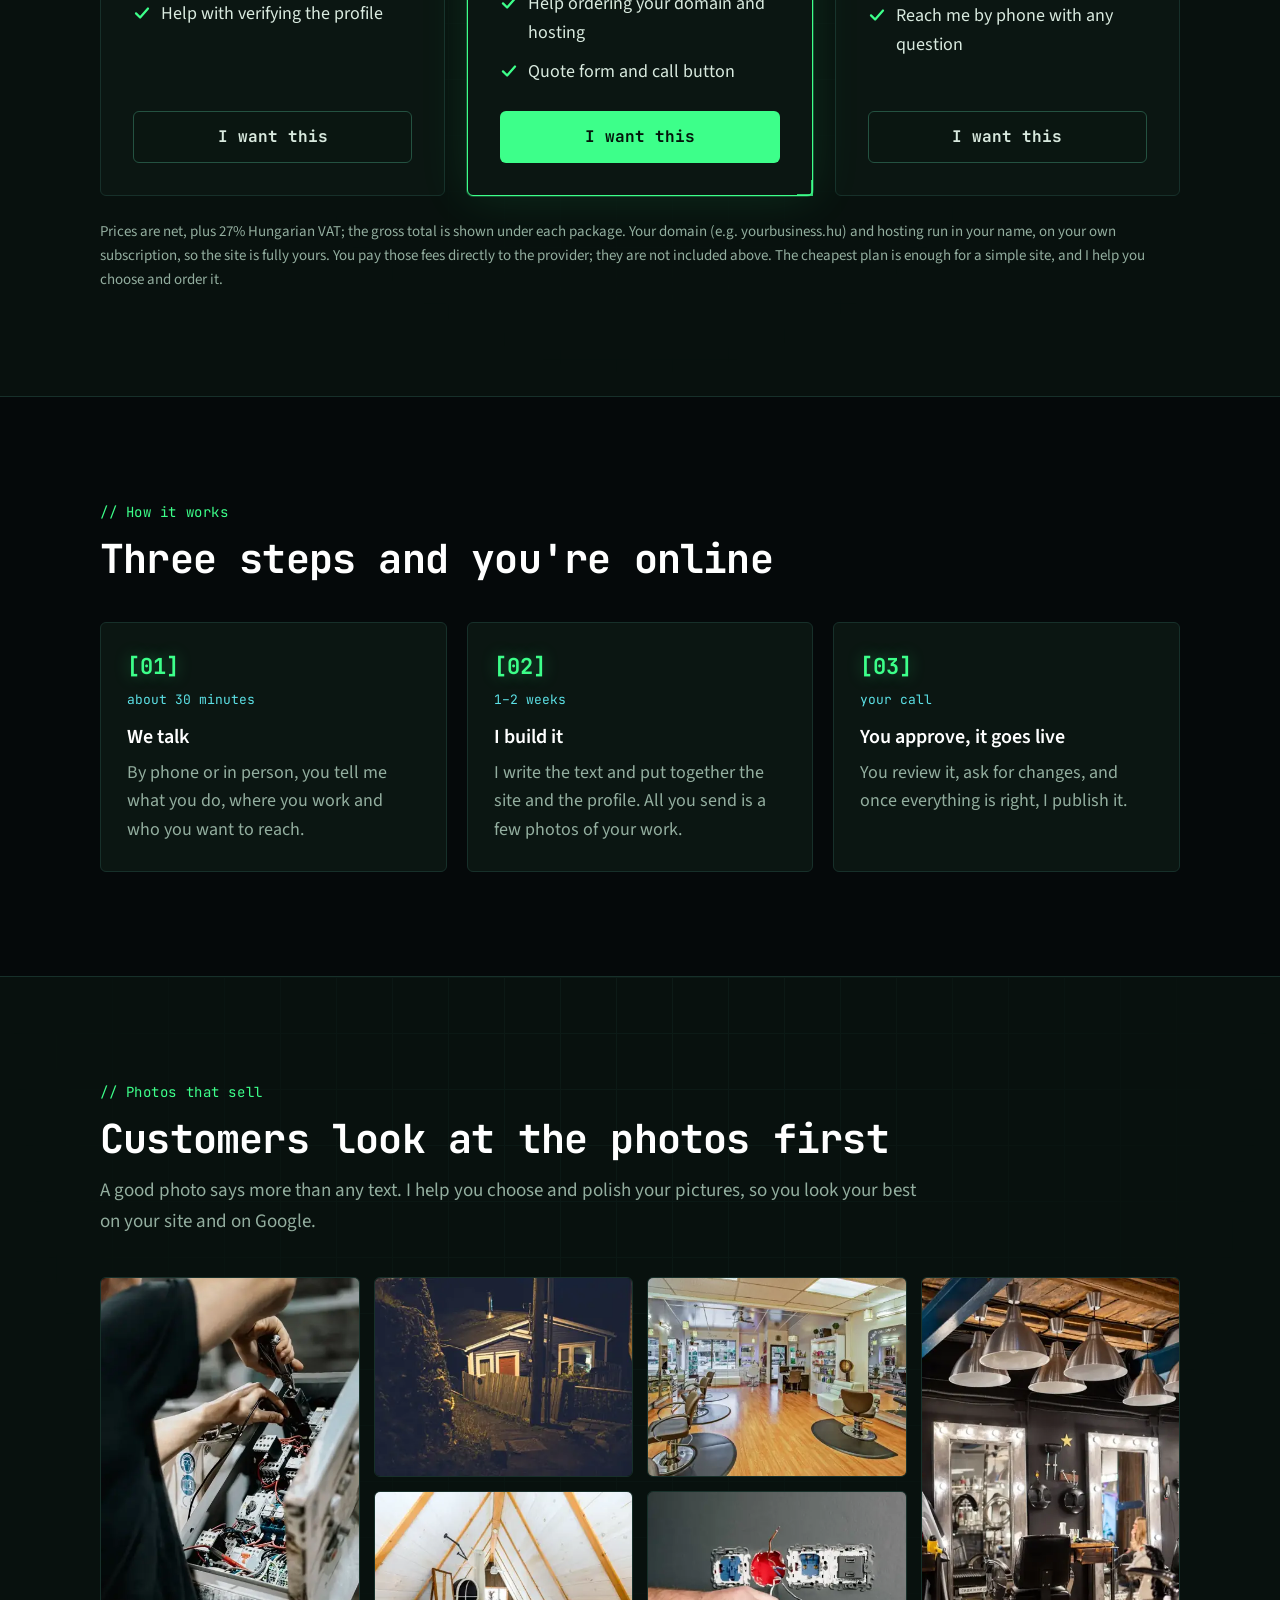
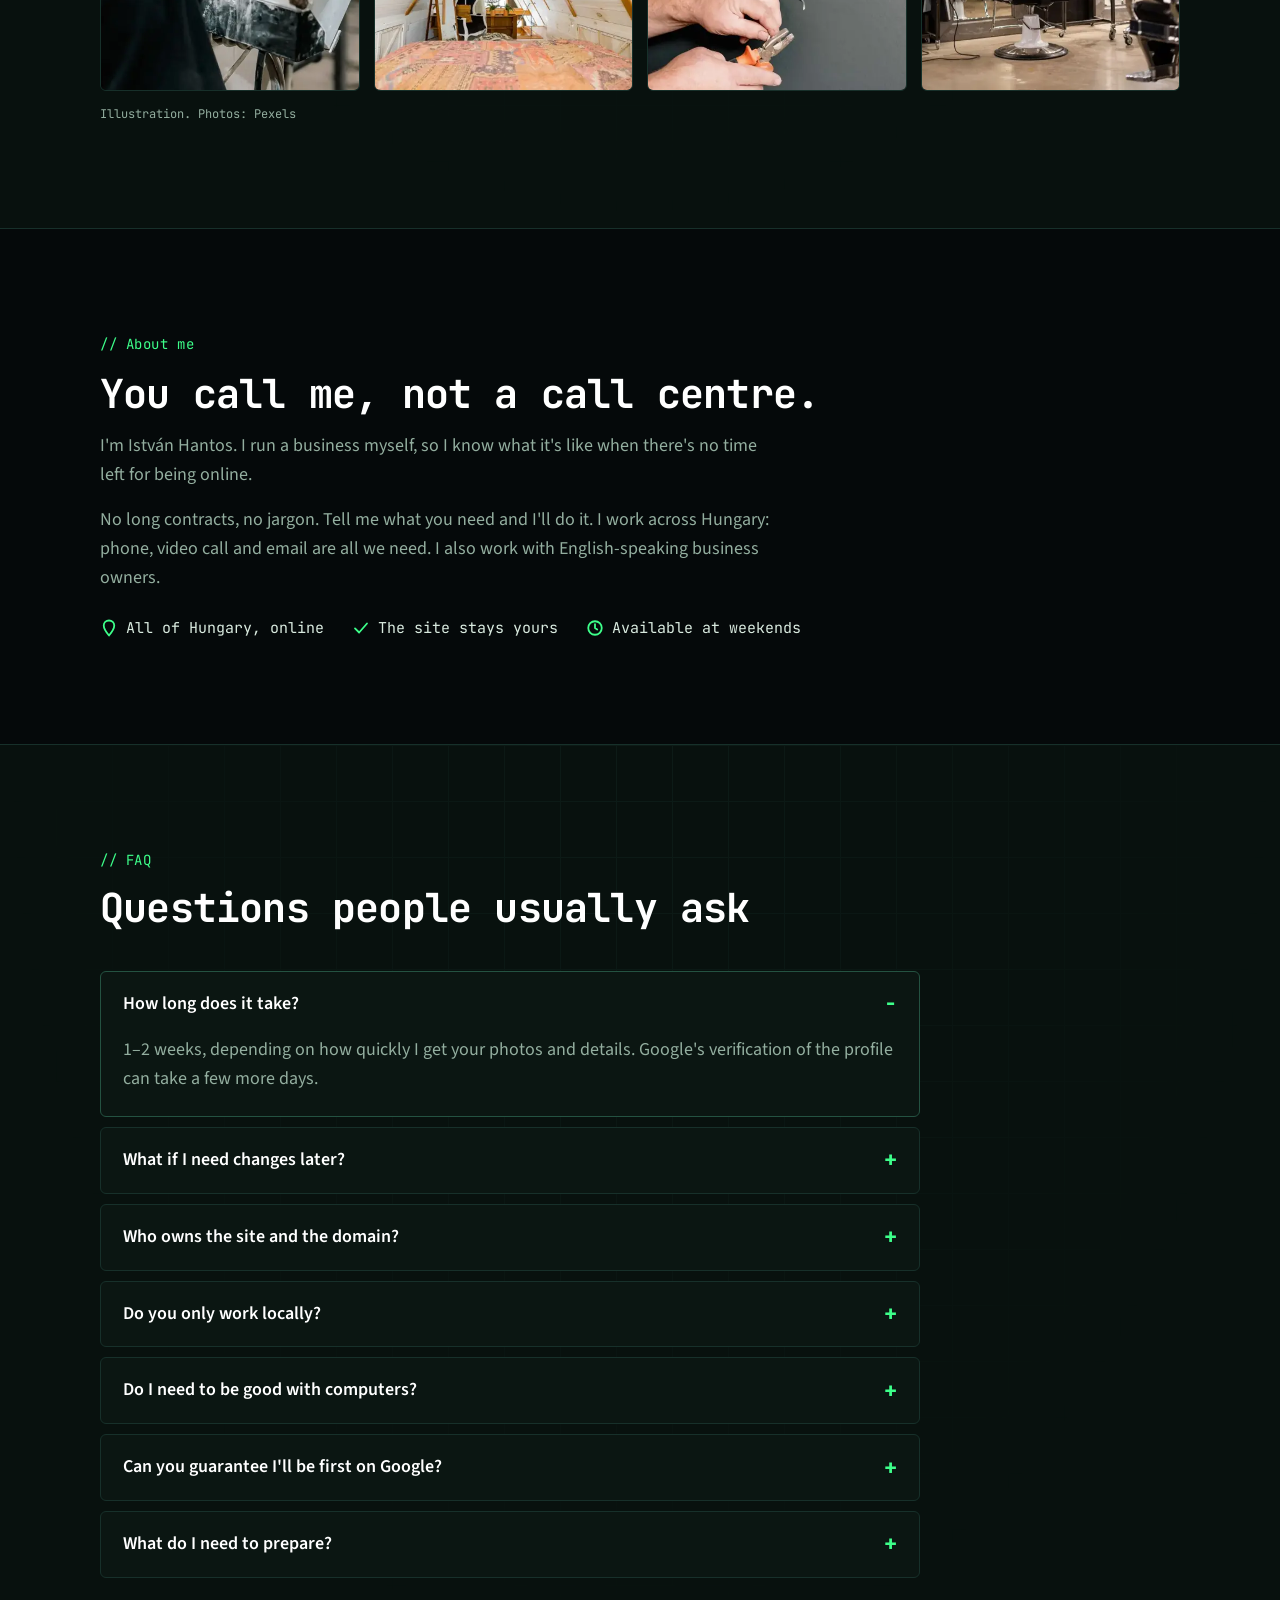
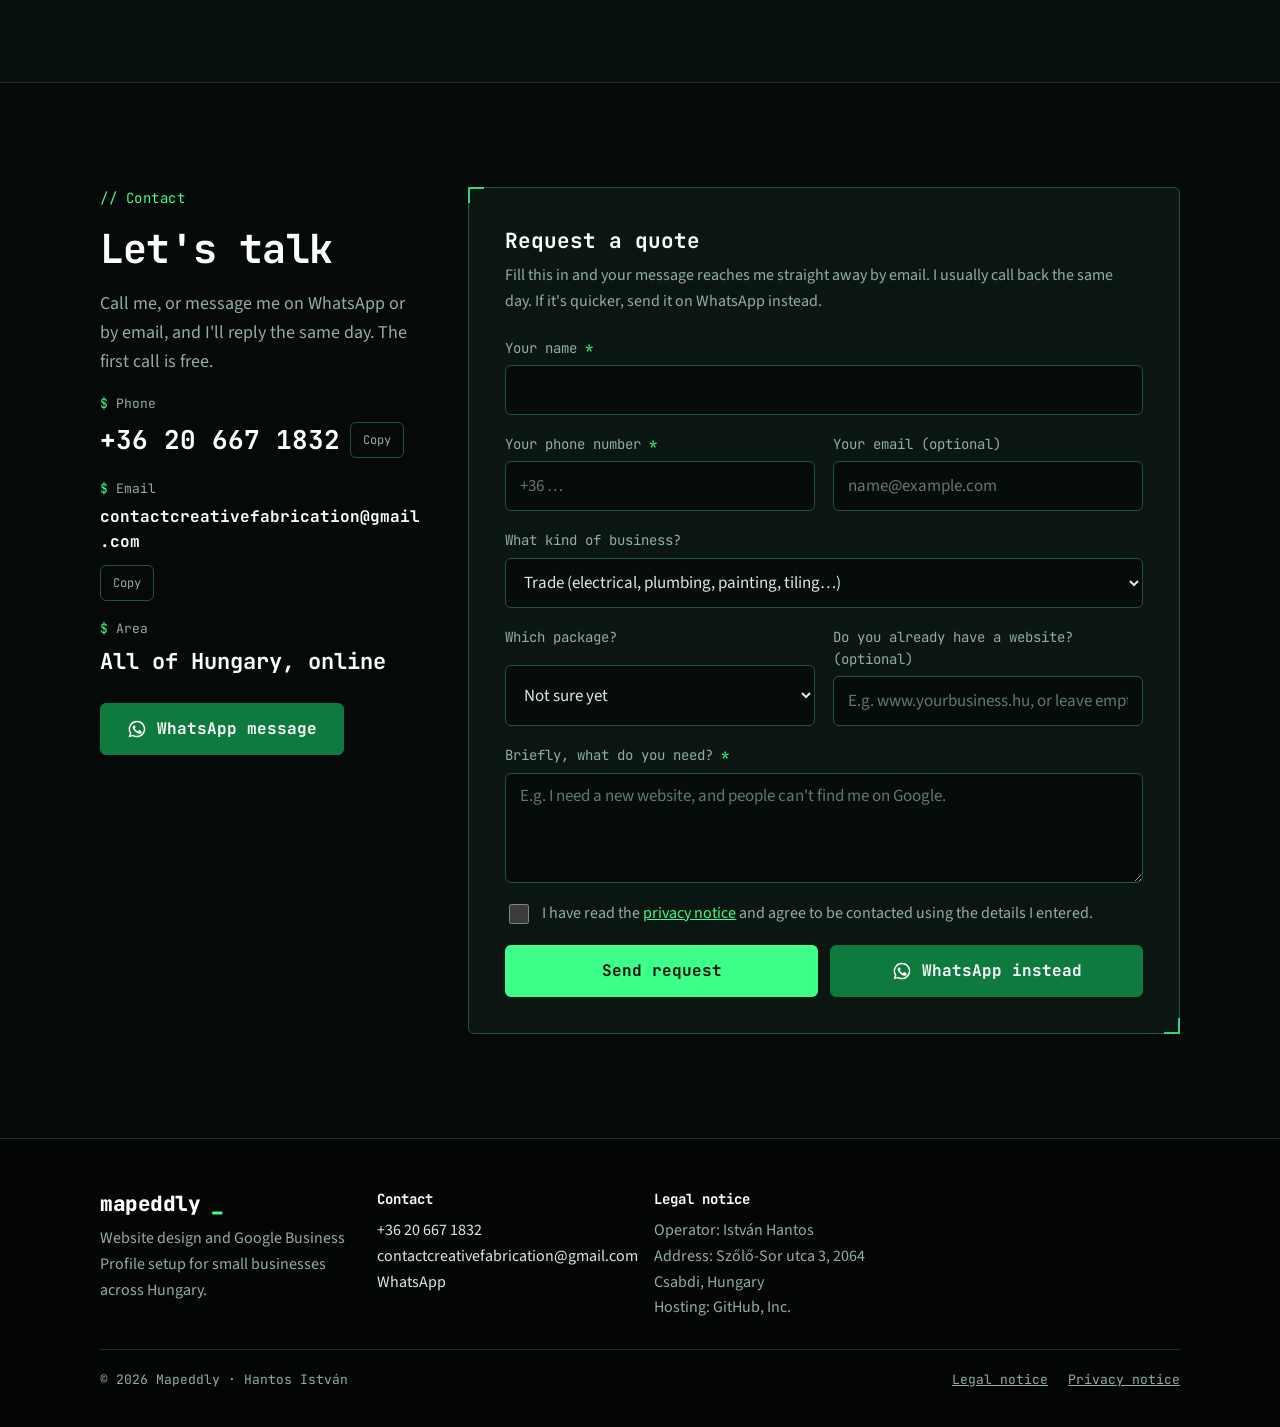
==== commit f6f245e7: "Audit javítások: spamvédelem, gyorsabb mobil, angol megosztási kép, takarítás Co-Authored-By: Claude" ====
--- a/en/index.html
+++ b/en/index.html
@@ -9,11 +9,14 @@
 <meta property="og:title" content="Small Business Website Design in Hungary | Mapeddly">
 <meta property="og:description" content="You do the work. I make sure you get found.">
 <meta property="og:url" content="https://mapeddly.com/en/">
-<meta property="og:image" content="https://mapeddly.com/assets/img/og-image.png">
+<meta property="og:image" content="https://mapeddly.com/assets/img/og-image-en.png">
 <meta property="og:image:width" content="1200">
 <meta property="og:image:height" content="630">
+<meta property="og:image:alt" content="Mapeddly – You do the work. I make sure you get found. Website + Google Business Profile.">
 <meta name="twitter:card" content="summary_large_image">
 <meta property="og:locale" content="en_GB">
+<meta property="og:locale:alternate" content="hu_HU">
+<meta property="og:site_name" content="Mapeddly">
 <link rel="canonical" href="https://mapeddly.com/en/">
 <link rel="alternate" hreflang="hu" href="https://mapeddly.com/">
 <link rel="alternate" hreflang="en" href="https://mapeddly.com/en/">
@@ -25,7 +28,7 @@
 <link rel="stylesheet" href="../assets/fonts/fonts.css">
 <link rel="stylesheet" href="../assets/css/style.css">
 <script type="application/ld+json">
-{"@context":"https://schema.org","@type":"ProfessionalService","name":"Mapeddly","founder":{"@type":"Person","name":"Hantos István"},"description":"Website design and Google Business Profile setup for small businesses across Hungary.","telephone":"+36 20 667 1832","email":"contactcreativefabrication@gmail.com","areaServed":{"@type":"Country","name":"Hungary"},"serviceType":["Website design","Google Business Profile setup","Website maintenance"],"image":"https://mapeddly.com/assets/img/og-image.png","url":"https://mapeddly.com/en/"}
+{"@context":"https://schema.org","@type":"ProfessionalService","name":"Mapeddly","founder":{"@type":"Person","name":"Hantos István"},"description":"Website design and Google Business Profile setup for small businesses across Hungary.","telephone":"+36 20 667 1832","email":"contactcreativefabrication@gmail.com","areaServed":{"@type":"Country","name":"Hungary"},"serviceType":["Website design","Google Business Profile setup","Website maintenance"],"logo":"https://mapeddly.com/assets/img/apple-touch-icon.png","image":"https://mapeddly.com/assets/img/og-image-en.png","url":"https://mapeddly.com/en/"}
 </script>
 </head>
 <body>
@@ -93,9 +96,9 @@
 <li><svg aria-hidden="true" width="18" height="18" viewBox="0 0 24 24" fill="none" stroke="#B8430B" stroke-width="2.2" stroke-linecap="round" stroke-linejoin="round"><path d="M4 9h16l-1 11H5zM8 9V6a4 4 0 0 1 8 0v3"></path></svg>Shops, workshops</li>
 </ul>
 <div class="cards">
-<figure class="pcard"><img fetchpriority="high" src="../assets/img/photos/szakember-1.webp" srcset="../assets/img/photos/szakember-1-480.webp 480w, ../assets/img/photos/szakember-1.webp 675w" sizes="(max-width: 640px) 92vw, 380px" alt="Electrician testing a distribution board" width="675" height="1200"><figcaption><b>Tradespeople</b><span>The people you call when something breaks and you need someone nearby, fast.</span></figcaption></figure>
-<figure class="pcard"><img src="../assets/img/photos/szepseg-1.webp" srcset="../assets/img/photos/szepseg-1-480.webp 480w, ../assets/img/photos/szepseg-1.webp 1200w" sizes="(max-width: 640px) 92vw, 380px" alt="Hairdresser at work in the salon" width="1200" height="857"><figcaption><b>Beauty</b><span>Where clients check the photos and opening hours before they call.</span></figcaption></figure>
-<figure class="pcard"><img src="../assets/img/photos/szallas-2.webp" srcset="../assets/img/photos/szallas-2-480.webp 480w, ../assets/img/photos/szallas-2.webp 900w" sizes="(max-width: 640px) 92vw, 380px" alt="Wood-panelled guest room with a large window" width="900" height="600"><figcaption><b>Accommodation</b><span>Where a great photo and a direct booking are worth more than a platform commission.</span></figcaption></figure>
+<figure class="pcard"><img src="../assets/img/photos/szakember-1.webp" srcset="../assets/img/photos/szakember-1-480.webp 480w, ../assets/img/photos/szakember-1.webp 675w" sizes="(max-width: 640px) 92vw, 380px" alt="Electrician testing a distribution board" width="675" height="1200"><figcaption><b>Tradespeople</b><span>The people you call when something breaks and you need someone nearby, fast.</span></figcaption></figure>
+<figure class="pcard"><img loading="lazy" src="../assets/img/photos/szepseg-1.webp" srcset="../assets/img/photos/szepseg-1-480.webp 480w, ../assets/img/photos/szepseg-1.webp 1200w" sizes="(max-width: 640px) 92vw, 380px" alt="Hairdresser at work in the salon" width="1200" height="857"><figcaption><b>Beauty</b><span>Where clients check the photos and opening hours before they call.</span></figcaption></figure>
+<figure class="pcard"><img loading="lazy" src="../assets/img/photos/szallas-2.webp" srcset="../assets/img/photos/szallas-2-480.webp 480w, ../assets/img/photos/szallas-2.webp 900w" sizes="(max-width: 640px) 92vw, 380px" alt="Wood-panelled guest room with a large window" width="900" height="600"><figcaption><b>Accommodation</b><span>Where a great photo and a direct booking are worth more than a platform commission.</span></figcaption></figure>
 </div>
 </div>
 </section>
@@ -201,7 +204,6 @@
 
 <section class="sec" aria-labelledby="rolam">
 <div class="wrap about">
-<div class="portrait"><span>Your photo<br>goes here</span></div>
 <div class="about-text">
 <span class="eyebrow">About me</span>
 <h2 id="rolam">You call me, not a call centre.</h2>
@@ -256,6 +258,7 @@
 </div>
 <div class="field"><label for="f-uzenet">Briefly, what do you need? <span class="req">*</span></label><textarea id="f-uzenet" name="uzenet" maxlength="1000" required placeholder="E.g. I need a new website, and people can't find me on Google."></textarea></div>
 <label class="check" for="f-ok"><input id="f-ok" name="adatkezeles" type="checkbox" required><span>I have read the <a href="privacy.html">privacy notice</a> and agree to be contacted using the details I entered.</span></label>
+<div class="hp" aria-hidden="true"><label for="f-hp">Leave this field empty</label><input id="f-hp" name="_honey" type="text" tabindex="-1" autocomplete="off"></div>
 <div class="qbtns"><button class="btn btn-primary" type="submit" data-via="send">Send request</button><button class="btn btn-wa" type="submit" data-via="wa"><svg aria-hidden="true" width="20" height="20" viewBox="0 0 24 24" fill="currentColor"><path d="M12 2a10 10 0 0 0-8.6 15.1L2 22l5-1.3A10 10 0 1 0 12 2zm0 18.2a8.2 8.2 0 0 1-4.2-1.1l-.3-.2-3 .8.8-2.9-.2-.3A8.2 8.2 0 1 1 12 20.2zm4.5-6.1c-.2-.1-1.5-.7-1.7-.8-.2-.1-.4-.1-.6.1l-.8 1c-.1.2-.3.2-.5.1a6.7 6.7 0 0 1-3.3-2.9c-.3-.4.2-.4.7-1.3.1-.2 0-.3 0-.4l-.8-1.8c-.2-.5-.4-.4-.6-.4h-.5a1 1 0 0 0-.7.3 3 3 0 0 0-.9 2.2 5.2 5.2 0 0 0 1.1 2.8 11.9 11.9 0 0 0 4.6 4c1.7.7 2.4.8 3.2.7.5-.1 1.5-.6 1.7-1.2.2-.6.2-1.1.2-1.2-.1-.1-.2-.2-.4-.3z"/></svg>WhatsApp instead</button></div>
 <p class="form-msg" id="f-msg" role="status" aria-live="polite" hidden></p>
 </form>
@@ -312,6 +315,7 @@
     if(!d.uz){say(T.msg);f.uzenet.focus();return}
     if(!f.adatkezeles.checked){say(T.ok);f.adatkezeles.focus();return}
     var page=location.href.split('#')[0];
+    if(f._honey.value){form.reset();say(T.sent,'ok');return}
     if(via==='wa'){
       var lines=[T.hello,'',T.n+': '+d.nev,T.ph+': '+d.tel];if(d.email)lines.push(T.em+': '+d.email);
       lines.push(T.b+': '+d.tip,T.p+': '+d.csomag);if(d.web)lines.push(T.w+': '+d.web);
--- a/assets/fonts/fonts.css
+++ b/assets/fonts/fonts.css
@@ -1,9 +1,3 @@
-@font-face{font-family:'Bricolage Grotesque';font-style:normal;font-weight:500;font-display:swap;src:url('../fonts/bricolage-grotesque-latin-500-normal.woff2') format('woff2');unicode-range:U+0000-00FF,U+0131,U+0152-0153,U+02BB-02BC,U+02C6,U+02DA,U+02DC,U+0304,U+0308,U+0329,U+2000-206F,U+2074,U+20AC,U+2122,U+2191,U+2193,U+2212,U+2215,U+FEFF,U+FFFD}
-@font-face{font-family:'Bricolage Grotesque';font-style:normal;font-weight:500;font-display:swap;src:url('../fonts/bricolage-grotesque-latin-ext-500-normal.woff2') format('woff2');unicode-range:U+0100-02AF,U+0304,U+0308,U+0329,U+1E00-1E9F,U+1EF2-1EFF,U+2020,U+20A0-20AB,U+20AD-20C0,U+2113,U+2C60-2C7F,U+A720-A7FF}
-@font-face{font-family:'Bricolage Grotesque';font-style:normal;font-weight:700;font-display:swap;src:url('../fonts/bricolage-grotesque-latin-700-normal.woff2') format('woff2');unicode-range:U+0000-00FF,U+0131,U+0152-0153,U+02BB-02BC,U+02C6,U+02DA,U+02DC,U+0304,U+0308,U+0329,U+2000-206F,U+2074,U+20AC,U+2122,U+2191,U+2193,U+2212,U+2215,U+FEFF,U+FFFD}
-@font-face{font-family:'Bricolage Grotesque';font-style:normal;font-weight:700;font-display:swap;src:url('../fonts/bricolage-grotesque-latin-ext-700-normal.woff2') format('woff2');unicode-range:U+0100-02AF,U+0304,U+0308,U+0329,U+1E00-1E9F,U+1EF2-1EFF,U+2020,U+20A0-20AB,U+20AD-20C0,U+2113,U+2C60-2C7F,U+A720-A7FF}
-@font-face{font-family:'Bricolage Grotesque';font-style:normal;font-weight:800;font-display:swap;src:url('../fonts/bricolage-grotesque-latin-800-normal.woff2') format('woff2');unicode-range:U+0000-00FF,U+0131,U+0152-0153,U+02BB-02BC,U+02C6,U+02DA,U+02DC,U+0304,U+0308,U+0329,U+2000-206F,U+2074,U+20AC,U+2122,U+2191,U+2193,U+2212,U+2215,U+FEFF,U+FFFD}
-@font-face{font-family:'Bricolage Grotesque';font-style:normal;font-weight:800;font-display:swap;src:url('../fonts/bricolage-grotesque-latin-ext-800-normal.woff2') format('woff2');unicode-range:U+0100-02AF,U+0304,U+0308,U+0329,U+1E00-1E9F,U+1EF2-1EFF,U+2020,U+20A0-20AB,U+20AD-20C0,U+2113,U+2C60-2C7F,U+A720-A7FF}
 @font-face{font-family:'Source Sans 3';font-style:normal;font-weight:400;font-display:swap;src:url('../fonts/source-sans-3-latin-400-normal.woff2') format('woff2');unicode-range:U+0000-00FF,U+0131,U+0152-0153,U+02BB-02BC,U+02C6,U+02DA,U+02DC,U+0304,U+0308,U+0329,U+2000-206F,U+2074,U+20AC,U+2122,U+2191,U+2193,U+2212,U+2215,U+FEFF,U+FFFD}
 @font-face{font-family:'Source Sans 3';font-style:normal;font-weight:400;font-display:swap;src:url('../fonts/source-sans-3-latin-ext-400-normal.woff2') format('woff2');unicode-range:U+0100-02AF,U+0304,U+0308,U+0329,U+1E00-1E9F,U+1EF2-1EFF,U+2020,U+20A0-20AB,U+20AD-20C0,U+2113,U+2C60-2C7F,U+A720-A7FF}
 @font-face{font-family:'Source Sans 3';font-style:normal;font-weight:600;font-display:swap;src:url('../fonts/source-sans-3-latin-600-normal.woff2') format('woff2');unicode-range:U+0000-00FF,U+0131,U+0152-0153,U+02BB-02BC,U+02C6,U+02DA,U+02DC,U+0304,U+0308,U+0329,U+2000-206F,U+2074,U+20AC,U+2122,U+2191,U+2193,U+2212,U+2215,U+FEFF,U+FFFD}
--- a/assets/css/style.css
+++ b/assets/css/style.css
@@ -1,4 +1,4 @@
-/* Megtalálnak – "terminál" megjelenés
+/* Mapeddly – "terminál" megjelenés
    Elrendezés: egyoszlopos lap, 1120px-es sáv; fejlécben kódeső, kártyák sarokjelölőkkel, címek monospace betűvel.
    Egy tudatos sötét megjelenés, minden szín tokenből. */
 :root{
@@ -13,7 +13,6 @@
   --green-2:#22C26A;
   --on-green:#03140A;  /* szöveg zöld gombon */
   --cyan:#5CE1E6;      /* ritka második kiemelés */
-  --ph:#FFE36B;        /* kitöltendő helyőrzők */
   --display:'JetBrains Mono','Consolas',ui-monospace,monospace;
   --body:'Source Sans 3','Segoe UI',system-ui,sans-serif;
   --mono:'JetBrains Mono','Consolas',ui-monospace,monospace;
@@ -37,7 +36,6 @@
 .sec-head p{margin:0;color:var(--muted);font-size:19px}
 .eyebrow{font-family:var(--mono);font-size:14px;font-weight:400;letter-spacing:.04em;color:var(--green)}
 .eyebrow::before{content:"// "}
-.ph{background:var(--ph);color:#2A2200;border-radius:3px;padding:0 .25em;box-decoration-break:clone;-webkit-box-decoration-break:clone}
 .skip{position:absolute;left:-9999px}
 .skip:focus{left:16px;top:16px;background:var(--bg);padding:8px 12px;z-index:20}
 
@@ -87,8 +85,6 @@
 .hero .note{margin:22px 0 0;color:var(--muted);font-family:var(--mono);font-size:14px}
 .hero .note::before{content:"> ";color:var(--green)}
 .visual{position:relative;min-height:540px;display:flex;justify-content:center}
-.phone{width:250px;border-radius:38px;padding:10px;background:#020504;box-shadow:0 0 0 1px var(--line-2),0 0 60px rgba(61,255,138,.18),0 30px 60px rgba(0,0,0,.6);position:relative}
-.phone img{border-radius:29px;width:100%;aspect-ratio:390/844;object-fit:cover;object-position:top}
 .term{position:absolute;left:-24px;bottom:30px;width:300px;max-width:86%;background:rgba(6,14,11,.94);border:1px solid var(--line-2);border-radius:8px;box-shadow:0 0 0 1px rgba(61,255,138,.08),0 24px 50px rgba(0,0,0,.6);font-family:var(--mono);font-size:13px;line-height:1.7;color:var(--text);overflow:hidden}
 .term .tb{display:flex;align-items:center;gap:6px;padding:8px 12px;border-bottom:1px solid var(--line);color:var(--muted);font-size:12px}
 .term .tb i{width:8px;height:8px;border-radius:50%;background:var(--line-2)}
@@ -101,7 +97,6 @@
 .term .c{color:var(--cyan)}
 .visual .tag{position:absolute;right:-6px;top:36px;border:1px solid var(--green);color:var(--green);background:rgba(5,9,10,.8);font-family:var(--mono);font-size:13px;padding:6px 12px;border-radius:var(--r)}
 @media (max-width:880px){.hero .wrap{grid-template-columns:1fr}.visual{min-height:0;padding-bottom:20px}.term{left:0}}
-@media (max-width:420px){.phone{width:210px}.term{width:260px;bottom:10px}}
 
 /* sarokjelölős kártya */
 .corner{position:relative}
@@ -145,25 +140,9 @@
 .steps p{margin:0;color:var(--muted)}
 .steps .t{display:block;font-family:var(--mono);font-size:13px;color:var(--cyan)}
 
-/* munkák */
-.works{display:grid;grid-template-columns:repeat(auto-fit,minmax(300px,1fr));gap:28px}
-.work{display:grid;gap:12px;text-decoration:none;color:inherit}
-.shot{position:relative;padding-right:46px;padding-bottom:26px}
-.browser{border-radius:8px;overflow:hidden;border:1px solid var(--line-2);background:var(--panel);box-shadow:0 18px 40px rgba(0,0,0,.5);transition:transform .2s ease,box-shadow .2s ease}
-.browser .bar{display:flex;gap:6px;padding:9px 12px;background:#0E1C17;border-bottom:1px solid var(--line)}
-.browser .bar i{width:9px;height:9px;border-radius:50%;background:var(--line-2)}
-.browser img{aspect-ratio:1280/800;object-fit:cover;object-position:top;width:100%}
-.mini{position:absolute;right:0;bottom:0;width:92px;border-radius:16px;padding:5px;background:#020504;box-shadow:0 0 0 1px var(--line-2),0 12px 24px rgba(0,0,0,.6)}
-.mini img{border-radius:12px;aspect-ratio:390/700;object-fit:cover;object-position:top;width:100%}
-.work:hover .browser{transform:translateY(-3px);box-shadow:0 0 0 1px var(--green),0 18px 40px rgba(0,0,0,.5),0 0 40px rgba(61,255,138,.15)}
-.work h3{margin:0;font-size:20px;font-family:var(--mono)}
-.work p{margin:0;color:var(--muted);font-size:16px}
-.work .go{font-family:var(--mono);font-size:15px;color:var(--green)}
 
 /* rólam */
 .about{display:flex;flex-wrap:wrap;gap:48px;align-items:center}
-.portrait{flex:0 0 260px;max-width:100%;aspect-ratio:1/1;border-radius:var(--r);background:var(--panel);border:1px dashed var(--line-2);display:grid;place-items:center;overflow:hidden}
-.portrait span{color:var(--muted);font-family:var(--mono);font-size:14px;text-align:center;padding:20px}
 .about-text{flex:999 1 420px;min-width:0;display:grid;gap:16px}
 .about-text p{margin:0;color:var(--muted);max-width:38em}
 .facts{display:flex;flex-wrap:wrap;gap:10px 28px;padding:0;margin:8px 0 0;list-style:none;font-family:var(--mono);font-size:15px}
@@ -221,7 +200,6 @@
 .doc h1{font-family:var(--display);font-size:clamp(30px,4.4vw,42px);letter-spacing:-.03em;margin:0 0 12px;color:#fff}
 .doc h2{font-size:22px;margin:36px 0 10px}
 .doc p,.doc li{color:var(--muted)}
-.doc .warn{background:var(--ph);color:#2A2200;border-radius:var(--r);padding:14px 16px;font-size:16px}
 .glow{position:absolute;inset:auto -10% -40% 30%;height:90%;pointer-events:none;background:radial-gradient(closest-side,rgba(61,255,138,.16),rgba(92,225,230,.06) 55%,transparent 75%);filter:blur(10px)}
 .hero h1 span{background:linear-gradient(92deg,#3DFF8A 0%,#9BFFC5 45%,#5CE1E6 100%);-webkit-background-clip:text;background-clip:text;color:transparent;text-shadow:none;filter:drop-shadow(0 0 22px rgba(61,255,138,.35))}
 .term .tc>span{white-space:nowrap;overflow:hidden;text-overflow:ellipsis}
@@ -229,25 +207,12 @@
 .term .tc>span:nth-child(1){animation-delay:.4s}.term .tc>span:nth-child(2){animation-delay:1.2s}.term .tc>span:nth-child(3){animation-delay:1.9s}.term .tc>span:nth-child(4){animation-delay:2.4s}.term .tc>span:nth-child(5){animation-delay:2.9s}.term .tc>span:nth-child(6){animation-delay:3.6s}
 @keyframes line{to{opacity:1}}
 @media (prefers-reduced-motion:reduce){.term .tc>span{opacity:1}}
-/* élő előnézet: a mintaoldal kicsinyítve, alatta képernyőkép tartaléknak */
-.frame{position:relative;overflow:hidden}
-.frame>img{position:relative;z-index:0}
-.frame iframe{position:absolute;top:0;left:0;border:0;transform-origin:0 0;pointer-events:none;z-index:1;opacity:0;transition:opacity .4s;background:transparent}
-.frame.live iframe{opacity:1}
-.browser .frame{aspect-ratio:1280/800}
-.mini .frame{aspect-ratio:390/700;border-radius:12px}
-.phone .frame{aspect-ratio:390/844;border-radius:29px}
 /* fejléc kép: csak a terminál (mintaoldalak nélkül) */
 .visual{min-height:0;align-items:center}
 .visual .term{position:relative;left:auto;bottom:auto;width:100%;max-width:440px;font-size:15px;line-height:1.85;box-shadow:0 0 0 1px rgba(61,255,138,.12),0 0 60px rgba(61,255,138,.14),0 30px 60px rgba(0,0,0,.6)}
 .visual .term .tc{padding:18px 20px}
 .visual .tag{top:-18px;right:0}
 @media (max-width:880px){.visual{padding-top:18px}}
-/* nyelvváltó */
-.nav a.lang{font-family:var(--mono);font-size:13px;border:1px solid var(--line-2);border-radius:var(--r);padding:6px 10px;color:var(--text)}
-.nav a.lang:hover{border-color:var(--green);color:var(--green)}
-@media (max-width:820px){.nav a.lang{display:inline-block}}
-@media (max-width:640px){.nav a.lang{display:inline-block}}
 /* kinek szól: fotókártyák */
 .cards{display:grid;grid-template-columns:repeat(auto-fit,minmax(260px,1fr));gap:20px;margin-top:12px}
 .pcard{position:relative;margin:0;border-radius:var(--r);overflow:hidden;border:1px solid var(--line-2);aspect-ratio:4/5;max-width:100%;background:var(--panel)}
